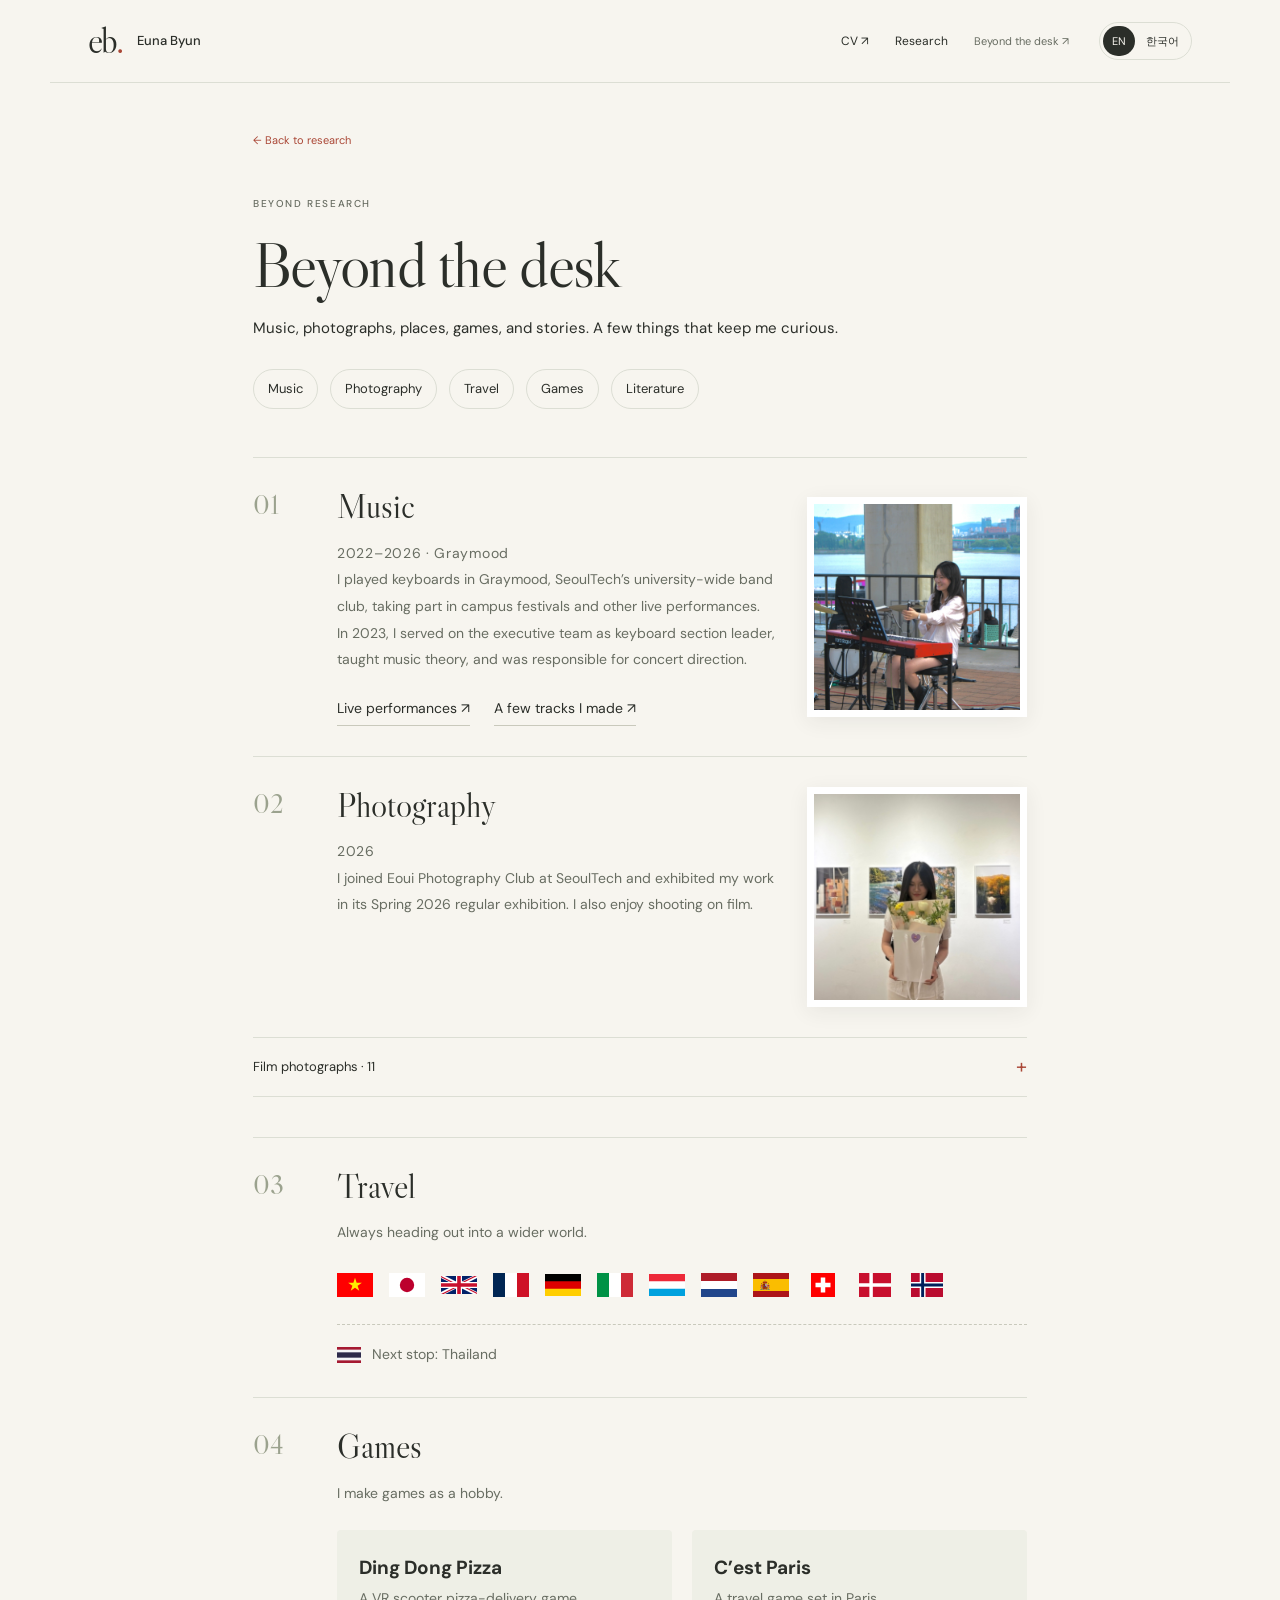
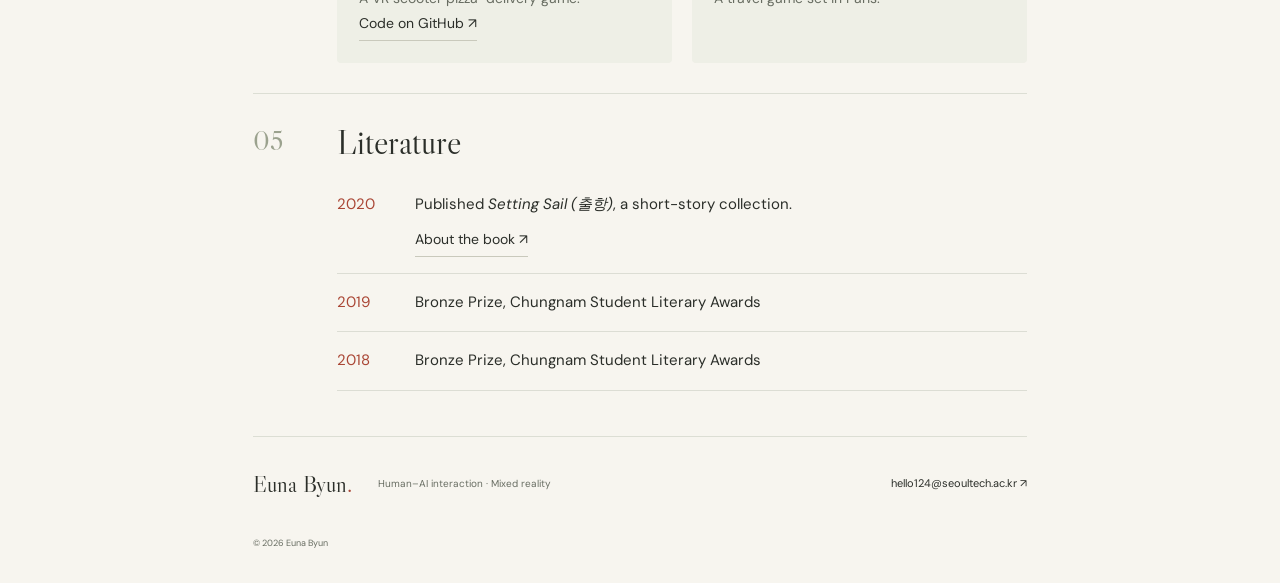
==== personal.html @ f49bfe91 "Open CV directly in Google Docs" ====
<!DOCTYPE html>
<html lang="en"><head><meta charset="utf-8"/><meta content="width=device-width,initial-scale=1" name="viewport"/><title>Beyond the desk | Euna Byun</title><meta content="Euna Byun studies human–AI interaction, information seeking, and mixed reality. Research and publications." name="description"/><link href="research.css" rel="stylesheet"/></head><body><a class="skip" href="#personal">Skip to content</a><div aria-hidden="true" class="reading-progress"></div><header><a class="brand" href="index.html"><span class="brand-mark">eb<span>.</span></span><span>Euna Byun</span></a><nav aria-label="Main navigation"><a href="https://docs.google.com/document/d/10apxZ-0LysYvdw2kMFzKjS67fbBKk2ui86XGeOh1lrc/edit?usp=sharing" target="_blank" rel="noopener" aria-label="CV">CV <span aria-hidden="true">↗</span></a><a href="index.html#publications"><span lang="en">Research</span><span lang="ko">연구</span></a><a class="personal-nav" href="personal.html"><span lang="en">Beyond the desk</span><span lang="ko">연구 밖의 나</span> <span class="arrow">↗</span></a></nav><div aria-label="Language" class="languages" role="group"><button aria-pressed="true" data-language="en">EN</button><button aria-pressed="false" data-language="ko">한국어</button></div></header>
<main class="personal-page" id="personal"><a class="back-link" href="index.html"><span lang="en">← Back to research</span><span lang="ko">← 연구 소개로</span></a><p class="eyebrow"><span lang="en">Beyond research</span><span lang="ko">연구 밖의 이야기</span></p><h1><span lang="en">Beyond the desk</span><span lang="ko">연구 밖의 나</span></h1><p><span lang="en">Music, photographs, places, games, and stories. A few things that keep me curious.</span><span lang="ko">음악과 사진, 여행과 게임, 그리고 이야기. 연구 밖에서 나의 호기심이 향하는 곳들입니다.</span></p><div class="interest-jumps"><a href="#music"><span lang="en">Music</span><span lang="ko">음악</span></a><a href="#photography"><span lang="en">Photography</span><span lang="ko">사진</span></a><a href="#travel"><span lang="en">Travel</span><span lang="ko">여행</span></a><a href="#games"><span lang="en">Games</span><span lang="ko">게임</span></a><a href="#literature"><span lang="en">Literature</span><span lang="ko">문학</span></a></div><section class="interest photo-interest" id="music"><span class="interest-number">01</span><div><h2><span lang="en">Music</span><span lang="ko">음악</span></h2><p class="interest-date">2022–2026 · Graymood</p><p><span lang="en">I played keyboards in Graymood, SeoulTech’s university-wide band club, taking part in campus festivals and other live performances.</span><span lang="ko">서울과학기술대학교 중앙 밴드 동아리 Graymood에서 키보드 파트로 활동하며 학교 축제 등 다양한 공연에 참여했습니다.</span></p><p><span lang="en">In 2023, I served on the executive team as keyboard section leader, taught music theory, and was responsible for concert direction.</span><span lang="ko">2023년에는 키보드 파트장으로 임원진을 맡아 화성학 수업을 진행하고 공연 감독부를 담당했습니다.</span></p><div class="interest-links"><a class="interest-link" href="https://youtube.com/playlist?list=PLIJFQ7l4YhR_39dsod716gtRx3qSEJ1hB" target="_blank" rel="noopener"><span lang="en">Live performances</span><span lang="ko">공연영상 모음</span> ↗</a><a class="interest-link" href="https://on.soundcloud.com/s4mWB8GblSfs7whymC" target="_blank" rel="noopener"><span lang="en">A few tracks I made</span><span lang="ko">가볍게 작업한 곡들</span> ↗</a></div></div><figure class="interest-portrait"><img src="profile2.jpg" alt="Euna playing keyboards at a live performance" loading="lazy"></figure></section><section class="interest photo-interest" id="photography"><span class="interest-number">02</span><div><h2><span lang="en">Photography</span><span lang="ko">사진</span></h2><p class="interest-date">2026</p><p><span lang="en">I joined Eoui Photography Club at SeoulTech and exhibited my work in its Spring 2026 regular exhibition. I also enjoy shooting on film.</span><span lang="ko">서울과학기술대학교 중앙동아리 어의사진반에서 활동하며 2026년 1학기 정기사진전에 출품했습니다. 필름카메라로 사진을 찍는 것도 좋아합니다.</span></p></div><figure class="interest-portrait"><img src="profile1.jpg?v=2" alt="Euna at the photography exhibition" loading="lazy"></figure></section><details class="gallery-disclosure"><summary><span lang="en">Film photographs · 11</span><span lang="ko">필름 사진 · 11장</span><span class="toggle-sign" aria-hidden="true">+</span></summary><div class="film-gallery" aria-label="Film photography"><button class="film-photo" data-photo="assets/film/000001.webp" aria-label="View film photograph 1"><img src="assets/film/000001.webp" alt="Film photograph 1" loading="lazy" width="2048" height="1372"><span>01</span></button><button class="film-photo" data-photo="assets/film/000007.webp" aria-label="View film photograph 2"><img src="assets/film/000007.webp" alt="Film photograph 2" loading="lazy" width="2048" height="1372"><span>02</span></button><button class="film-photo" data-photo="assets/film/000008.webp" aria-label="View film photograph 3"><img src="assets/film/000008.webp" alt="Film photograph 3" loading="lazy" width="2048" height="1372"><span>03</span></button><button class="film-photo" data-photo="assets/film/000011.webp" aria-label="View film photograph 4"><img src="assets/film/000011.webp" alt="Film photograph 4" loading="lazy" width="2048" height="1372"><span>04</span></button><button class="film-photo" data-photo="assets/film/000013.webp" aria-label="View film photograph 5"><img src="assets/film/000013.webp" alt="Film photograph 5" loading="lazy" width="2048" height="1372"><span>05</span></button><button class="film-photo" data-photo="assets/film/000014.webp" aria-label="View film photograph 6"><img src="assets/film/000014.webp" alt="Film photograph 6" loading="lazy" width="2048" height="1372"><span>06</span></button><button class="film-photo" data-photo="assets/film/000016.webp" aria-label="View film photograph 7"><img src="assets/film/000016.webp" alt="Film photograph 7" loading="lazy" width="2048" height="1372"><span>07</span></button><button class="film-photo" data-photo="assets/film/000017.webp" aria-label="View film photograph 8"><img src="assets/film/000017.webp" alt="Film photograph 8" loading="lazy" width="2048" height="1372"><span>08</span></button><button class="film-photo" data-photo="assets/film/000019.webp" aria-label="View film photograph 9"><img src="assets/film/000019.webp" alt="Film photograph 9" loading="lazy" width="2048" height="1372"><span>09</span></button><button class="film-photo" data-photo="assets/film/000020.webp" aria-label="View film photograph 10"><img src="assets/film/000020.webp" alt="Film photograph 10" loading="lazy" width="2048" height="1372"><span>10</span></button><button class="film-photo" data-photo="assets/film/000024.webp" aria-label="View film photograph 11"><img src="assets/film/000024.webp" alt="Film photograph 11" loading="lazy" width="2048" height="1372"><span>11</span></button></div></details><section class="interest" id="travel"><span class="interest-number">03</span><div><h2><span lang="en">Travel</span><span lang="ko">여행</span></h2><p><span lang="en">Always heading out into a wider world.</span><span lang="ko">늘 더 넓은 세상으로 나아갑니다.</span></p><ol class="countries"><li><img class="flag" src="assets/flags/vn.svg" alt="Vietnam / 베트남" title="Vietnam / 베트남" width="36" height="24"></li><li><img class="flag" src="assets/flags/jp.svg" alt="Japan / 일본" title="Japan / 일본" width="36" height="24"></li><li><img class="flag" src="assets/flags/gb.svg" alt="United Kingdom / 영국" title="United Kingdom / 영국" width="36" height="24"></li><li><img class="flag" src="assets/flags/fr.svg" alt="France / 프랑스" title="France / 프랑스" width="36" height="24"></li><li><img class="flag" src="assets/flags/de.svg" alt="Germany / 독일" title="Germany / 독일" width="36" height="24"></li><li><img class="flag" src="assets/flags/it.svg" alt="Italy / 이탈리아" title="Italy / 이탈리아" width="36" height="24"></li><li><img class="flag" src="assets/flags/lu.svg" alt="Luxembourg / 룩셈부르크" title="Luxembourg / 룩셈부르크" width="36" height="24"></li><li><img class="flag" src="assets/flags/nl.svg" alt="Netherlands / 네덜란드" title="Netherlands / 네덜란드" width="36" height="24"></li><li><img class="flag" src="assets/flags/es.svg" alt="Spain / 스페인" title="Spain / 스페인" width="36" height="24"></li><li><img class="flag" src="assets/flags/ch.svg" alt="Switzerland / 스위스" title="Switzerland / 스위스" width="36" height="24"></li><li><img class="flag" src="assets/flags/dk.svg" alt="Denmark / 덴마크" title="Denmark / 덴마크" width="36" height="24"></li><li><img class="flag" src="assets/flags/no.svg" alt="Norway / 노르웨이" title="Norway / 노르웨이" width="36" height="24"></li></ol><p class="next-stop"><img class="flag next-flag" src="assets/flags/th.svg" alt="Thailand / 태국" width="24" height="16"> <span lang="en">Next stop: Thailand</span><span lang="ko">다음 여행: 태국</span></p></div></section><section class="interest" id="games"><span class="interest-number">04</span><div><h2><span lang="en">Games</span><span lang="ko">게임</span></h2><p><span lang="en">I make games as a hobby.</span><span lang="ko">취미로 게임을 개발합니다.</span></p><div class="game-list"><article><h3>Ding Dong Pizza</h3><p><span lang="en">A VR scooter pizza-delivery game.</span><span lang="ko">VR 스쿠터 피자 배달 게임.</span></p><a class="interest-link" href="https://github.com/TPRPT/VR_Lab" target="_blank" rel="noopener"><span lang="en">Code on GitHub</span><span lang="ko">GitHub 코드</span> ↗</a></article><article><h3>C’est Paris</h3><p><span lang="en">A travel game set in Paris.</span><span lang="ko">파리 여행 게임.</span></p></article></div></div></section><section class="interest" id="literature"><span class="interest-number">05</span><div><h2><span lang="en">Literature</span><span lang="ko">문학</span></h2><ul class="writing-list"><li><time>2020</time><div><span lang="en">Published <em>Setting Sail (출항)</em>, a short-story collection.</span><span lang="ko">단편소설집 <em>『출항』</em> 출판</span><br><a class="interest-link" href="https://search.shopping.naver.com/book/catalog/32466714937" target="_blank" rel="noopener"><span lang="en">About the book</span><span lang="ko">책 소개</span> ↗</a></div></li><li><time>2019</time><div><span lang="en">Bronze Prize, Chungnam Student Literary Awards</span><span lang="ko">충남학생문학상 동상</span></div></li><li><time>2018</time><div><span lang="en">Bronze Prize, Chungnam Student Literary Awards</span><span lang="ko">충남학생문학상 동상</span></div></li></ul></div></section><footer><a class="footer-name" href="index.html">Euna Byun<span>.</span></a><p><span lang="en">Human–AI interaction · Mixed reality</span><span lang="ko">인간–AI 상호작용 · 혼합현실</span></p><a href="mailto:hello124@seoultech.ac.kr">hello124@seoultech.ac.kr ↗</a><span class="copyright">© 2026 Euna Byun</span></footer></main><script src="script.js" defer></script><dialog id="photo-dialog" aria-label="Film photograph"><button class="photo-close" aria-label="Close">×</button><img alt=""><div class="photo-controls"><button class="photo-prev" aria-label="Previous photograph">←</button><span id="photo-position" aria-live="polite"></span><button class="photo-next" aria-label="Next photograph">→</button></div></dialog></body></html>
---- research.css ----
@import url('https://fonts.googleapis.com/css2?family=DM+Sans:wght@400;500;600;700&family=Libre+Caslon+Display&display=swap');
:root{--paper:#f7f5ef;--ink:#2b2e29;--muted:#686d62;--red:#aa4736;--line:#dcded4;--green:#e8ecdf;--serif:'Libre Caslon Display',Georgia,serif;--sans:'DM Sans','Noto Sans KR',-apple-system,BlinkMacSystemFont,'Segoe UI',sans-serif}*{box-sizing:border-box}html{scroll-behavior:smooth;scroll-padding-top:100px}body{margin:0;background:var(--paper);color:var(--ink);font:15px/1.7 var(--sans)}html[lang=en] [lang=ko],html[lang=ko] [lang=en]{display:none}[hidden]{display:none!important}button{font:inherit;cursor:pointer;color:inherit}a{color:inherit;text-decoration:none}a,button,summary{-webkit-tap-highlight-color:transparent}a:focus-visible,button:focus-visible,summary:focus-visible{outline:2px solid var(--red);outline-offset:5px}p{margin:0 0 15px}h1,h2,h3,h4{margin-top:0}em{font-weight:400}.skip{position:fixed;top:-60px;z-index:1000;background:var(--paper);padding:12px}.skip:focus{top:4px}.reading-progress{position:fixed;top:0;left:0;z-index:120;height:3px;width:100%;background:var(--red);transform:scaleX(0);transform-origin:left;pointer-events:none}header{max-width:1180px;margin:auto;padding:0 38px;height:83px;position:sticky;top:0;z-index:100;background:rgba(247,245,239,.95);backdrop-filter:blur(12px);border-bottom:1px solid var(--line);display:flex;align-items:center;gap:30px}.brand{display:flex;gap:15px;align-items:center;font-size:13px;font-weight:500;white-space:nowrap}.brand-mark{font:36px/.8 var(--serif);letter-spacing:-2px}.brand-mark span{color:var(--red)}nav{margin-left:auto;display:flex;align-items:center;gap:26px;font-size:12px}nav a{position:relative}nav a:after{content:'';height:1px;background:var(--red);position:absolute;left:0;right:0;bottom:-5px;transform:scaleX(0);transform-origin:left;transition:transform .2s}nav a:hover:after{transform:scaleX(1)}.personal-nav{color:var(--muted);font-size:11px}.arrow{display:inline-block;transition:transform .2s}.personal-nav:hover .arrow{transform:translate(2px,-2px)}.languages{display:flex;border:1px solid var(--line);border-radius:40px;padding:3px;gap:2px}.languages button{border:0;background:transparent;border-radius:30px;font-size:11px;padding:6px 9px;min-height:30px;transition:background .2s,color .2s}.languages button[aria-pressed=true]{background:var(--ink);color:var(--paper)}main{max-width:1180px;margin:auto;padding:0 38px}.hero{display:grid;grid-template-columns:minmax(0,1fr) 250px;gap:90px;align-items:center;padding:65px 20px 65px 0;min-height:485px}.eyebrow{font-size:10px;font-weight:500;letter-spacing:1.6px;text-transform:uppercase;margin:0 0 19px;color:var(--muted)}.tiny-dot{display:inline-block;width:6px;height:6px;background:var(--red);border-radius:50%;margin-right:6px;vertical-align:middle}.hero h1{font:clamp(58px,6.5vw,84px)/1.05 var(--serif);letter-spacing:-2.8px;margin:0 0 13px}.hero h1 em,.accent{color:var(--red)}html[lang=ko] .hero h1{font-size:66px;font-family:var(--sans);font-weight:500}.hero-affiliation{font-size:12px;color:var(--muted);margin-bottom:24px;letter-spacing:.2px}.hero-affiliation>span{color:var(--red);padding:0 8px}.hero-intro{font-size:18px;line-height:1.7;max-width:625px;margin-bottom:23px}.hero-intro em{font-style:normal;background:linear-gradient(transparent 63%,#e1e7d8 63%)}.links{display:flex;gap:28px;font-size:12px}.links a{border-bottom:1px solid var(--line);padding-bottom:3px;transition:border-color .2s}.links a:hover{border-color:var(--red)}.links a span{color:var(--red);margin-left:10px}.interest-chips{display:flex;gap:8px;flex-wrap:wrap;margin-top:26px}.interest-chips button,.interest-chips a{padding:5px 11px;border:1px solid var(--line);border-radius:30px;background:transparent;font-size:10px;transition:background .2s,border-color .2s}.interest-chips button:hover,.interest-chips a:hover{background:var(--green);border-color:#bbc6b2}.interest-chips span{margin-left:9px;color:var(--red)}.portrait-wrap{position:relative;justify-self:end;width:240px}.portrait-wrap:before{content:'';position:absolute;inset:20px -15px 38px 22px;background:var(--green);border:1px solid #d8dfcf;transform:none;border-radius:2px}.portrait-paper{position:relative;border:1px solid var(--line);padding:10px;background:#fefdf9;transform:none;transition:transform .45s,box-shadow .45s;box-shadow:0 7px 24px #30352208}.portrait-wrap:hover .portrait-paper{transform:none;box-shadow:0 14px 30px #3035220d}.portrait{display:block;width:100%;height:280px;object-fit:cover;object-position:50% 30%;filter:saturate(.85)}.portrait-caption{position:relative;text-align:center;font:italic 13px Georgia,serif;color:var(--muted);margin:19px 0 0}section:not(.hero){border-top:1px solid var(--line);padding:48px 0 55px}.section-head{display:flex;align-items:end;justify-content:space-between;gap:25px;margin-bottom:28px}.section-head .eyebrow{margin-bottom:9px}.section-head h2{font:42px/1.1 var(--serif);letter-spacing:-.9px;margin:0}.section-aside{font-size:11px;text-align:right;color:var(--muted);margin:0;line-height:1.8}.filter-bar{display:flex;justify-content:space-between;align-items:center;margin-bottom:15px;gap:20px}.filters{display:flex;gap:7px}.filters button{border:1px solid var(--line);background:transparent;font-size:11px;padding:7px 15px;border-radius:30px;transition:background .2s,color .2s,border-color .2s}.filters button:hover{border-color:var(--ink)}.filters button.active{background:var(--ink);color:var(--paper);border-color:var(--ink)}.filters button span{font-size:9px;margin-left:8px;opacity:.65}.filter-count{font-size:10px;color:var(--muted)}.publication{display:grid;grid-template-columns:112px minmax(0,1fr);gap:24px;border-top:1px solid var(--line);padding:26px 16px 26px 0;position:relative;transition:background .2s,transform .2s}.publication:hover{background:#eeefe65c;transform:translateX(3px)}.publication-meta{display:flex;align-items:start;flex-direction:column;gap:5px;padding-top:2px}.pub-year{font:25px/1.2 var(--serif);color:#767b6e;margin-bottom:3px}.status{font-size:9px;letter-spacing:.6px;font-weight:500;padding:3px 7px;background:var(--green);border-radius:2px}.status.reviewing{color:var(--red);background:#f0e6de}.pub-type{font-size:10px;color:var(--muted)}.publication h3{font-size:17px;line-height:1.55;font-weight:500;letter-spacing:-.2px;margin:0 0 9px;max-width:850px}.publication h3 a:hover{color:var(--red)}.authors{font-size:12px;line-height:1.7;margin:0 0 4px}.authors strong{font-weight:700}.pub-venue{font-size:11px;color:var(--muted);margin:0 0 8px}.description{font-size:13px;color:#63685e;margin-bottom:12px;max-width:850px}.equal{font-size:10px;color:var(--muted);margin-bottom:10px}.paper-link,.interface-link,.abstract summary{font-size:11px;color:var(--red)}.paper-link:hover{text-decoration:underline;text-underline-offset:4px}.interface-link{background:transparent;border:0;padding:0;margin-left:20px}.interface-link:hover{text-decoration:underline;text-underline-offset:4px}.abstract{display:inline-block;margin-left:20px;vertical-align:top}.abstract summary{cursor:pointer}.abstract[open]{display:block;margin:14px 0}.abstract p{font-size:13px;color:#5e6359;line-height:1.85;max-width:850px;border-left:2px solid #cbd3c1;padding-left:20px;margin:14px 0 0;animation:unfold .25s ease}.research-grid{display:grid;grid-template-columns:1fr 1fr;gap:18px}.research-card{border:1px solid var(--line);border-radius:3px;background:#fbfaf5;padding:25px 27px 0;position:relative;transition:border-color .25s,transform .25s,box-shadow .25s;overflow:hidden}.research-card:hover{border-color:#b9c1ac;transform:translateY(-3px);box-shadow:0 8px 20px #30352206}.research-card:before{content:'';position:absolute;top:0;left:0;height:2px;width:100%;background:var(--red);transform:scaleX(0);transform-origin:left;transition:transform .35s}.research-card:hover:before{transform:scaleX(1)}.research-card[data-kind=xr]:before{background:#73856a}.research-card[data-kind=ui]:before{background:#877b98}.research-card[data-kind=industry]:before{background:#9d885e}.card-top{display:flex;align-items:center;justify-content:space-between;margin-bottom:18px;gap:15px}.category-label{font-size:9px;text-transform:uppercase;letter-spacing:.7px;color:var(--muted)}.card-number{font:23px/1 var(--serif);color:#9ba28e}.research-card h3{font:27px/1.2 var(--serif);letter-spacing:-.4px;margin:0 0 14px}.research-card>p{font-size:13px;line-height:1.8;color:#62685d;min-height:70px;margin-bottom:18px}.contribution{border-top:1px solid var(--line);padding:15px 0}.contribution summary{list-style:none;display:flex;justify-content:space-between;align-items:center;font-size:11px;cursor:pointer}.contribution summary::-webkit-details-marker{display:none}.toggle-sign{font-size:20px;font-weight:400;line-height:1;color:var(--red);transition:transform .2s}.contribution[open] .toggle-sign{transform:rotate(45deg)}.detail-content{animation:unfold .25s ease;padding-top:15px}.detail-content p{font-size:12px;line-height:1.9;color:var(--muted)}.detail-content a{font-size:11px;color:var(--red)}.background-grid{display:grid;grid-template-columns:1.15fr 1fr;gap:80px}.column-label{font-size:11px;letter-spacing:.9px;text-transform:uppercase;font-weight:500;margin:0 0 25px;color:var(--muted)}.timeline-item{padding:0 0 26px 22px;border-left:1px solid var(--line);position:relative}.timeline-item:before{content:'';position:absolute;width:5px;height:5px;border-radius:50%;background:var(--red);top:8px;left:-3px}.timeline-item .date{font-size:10px;color:var(--muted);display:block;margin-bottom:8px}.timeline-item h4{font-size:14px;font-weight:500;margin:0 0 5px;line-height:1.5}.timeline-item p{font-size:12px;color:var(--muted);margin-bottom:4px}.timeline-item .small{font-size:11px}.beyond-note{margin-top:30px;padding:26px 30px;background:var(--green);border-radius:3px}.beyond-note .eyebrow{font-size:9px}.beyond-note h3{font:31px/1.12 var(--serif);margin:17px 0 22px;letter-spacing:-.5px}.text-link{font-size:11px;display:inline-flex;align-items:center;gap:30px;border-bottom:1px solid #abb5a1;padding-bottom:6px}.text-link:hover{color:var(--red);border-color:var(--red)}footer{padding:33px 0 32px;border-top:1px solid var(--line);display:flex;align-items:center;gap:26px;flex-wrap:wrap}.footer-name{font:23px var(--serif)}.footer-name span{color:var(--red)}footer p{font-size:10px;color:var(--muted);margin:0}footer>a:not(.footer-name){font-size:11px;margin-left:auto}.copyright{flex-basis:100%;font-size:9px;color:var(--muted);margin-top:12px}dialog{max-width:1100px;width:90vw;border:1px solid var(--line);border-radius:6px;padding:22px;background:var(--paper);box-shadow:0 30px 100px #0004}dialog::backdrop{background:#252b25ae;backdrop-filter:blur(5px)}dialog img{display:block;width:100%;height:auto;max-height:70vh;object-fit:contain}dialog p{font-size:11px;color:var(--muted);margin:14px 0 0}.dialog-head{display:flex;justify-content:space-between;align-items:center;gap:20px;margin-bottom:18px}.dialog-head h2{font:24px var(--serif);margin:0}.dialog-close{font-size:26px;background:transparent;border:1px solid var(--line);width:38px;height:38px;border-radius:50%;line-height:1}.dialog-close:hover{background:var(--green)}body.modal-open{overflow:hidden}.personal-page{max-width:850px;padding-top:44px}.back-link{display:inline-block;font-size:11px;color:var(--red);margin-bottom:45px}.personal-page>h1{font:64px/1.05 var(--serif);letter-spacing:-1.7px;margin-bottom:18px}.personal-intro{font-size:17px;color:var(--muted);max-width:600px;margin-bottom:45px}.personal-page section.interest{display:grid;grid-template-columns:64px 1fr;gap:20px;padding:30px 0}.interest-number{font:27px var(--serif);color:#9ba28e}.interest h2{font:34px/1.1 var(--serif);margin:0 0 14px}.interest p{font-size:14px;line-height:1.9;color:var(--muted);margin:0}.personal-page .other-work{padding:35px 0 45px}.other-work h2{font:31px var(--serif);margin-bottom:22px}.project-links a{display:flex;justify-content:space-between;gap:20px;padding:15px 0;border-bottom:1px solid var(--line);font-size:13px;transition:color .2s,transform .2s}.project-links a:hover{color:var(--red);transform:translateX(3px)}.project-links span{font-size:10px;color:var(--muted);white-space:nowrap}.projects-page{padding-top:40px;min-height:75vh}.projects-page h1{font:50px var(--serif)}.repo-row{padding:22px 0;border-top:1px solid var(--line);display:flex;align-items:center;justify-content:space-between;gap:20px}.repo-row h2{font:25px var(--serif);margin:0}.repo-row a{font-size:12px;color:var(--red)}@keyframes unfold{from{opacity:0;transform:translateY(-5px)}to{opacity:1;transform:translateY(0)}}@media(max-width:1000px){.hero{gap:50px;grid-template-columns:minmax(0,1fr) 210px}.portrait-wrap{width:210px}.portrait{height:260px}.hero-intro{font-size:16px}.hero h1{font-size:68px}.interest-chips{gap:6px}.interest-chips button,.interest-chips a{font-size:9px}.background-grid{gap:40px}.research-card{padding:23px 22px 0}}@media(max-width:720px){header{height:72px;padding:0 22px;gap:14px}.brand{gap:9px}.brand>span:last-child{display:none}.brand-mark{font-size:32px}nav{gap:18px;font-size:11px}.personal-nav{font-size:10px}.languages button{font-size:10px;padding:5px 8px}.languages{flex-shrink:0}main{padding:0 22px}.hero{grid-template-columns:minmax(0,1fr) 120px;gap:25px;padding:42px 0;min-height:0}.hero-copy{display:contents}.hero .eyebrow,.hero h1,.hero-affiliation{grid-column:1;margin:0}.hero .eyebrow{font-size:8px;letter-spacing:.8px;align-self:end}.hero h1{font-size:52px;letter-spacing:-1.8px}.hero-affiliation{font-size:10px;line-height:1.7}.hero-affiliation>span{padding:0 3px}.portrait-wrap{grid-column:2;grid-row:1/4;width:110px;align-self:center}.portrait-paper{padding:5px}.portrait{height:145px}.portrait-wrap:before{inset:12px -7px 5px 12px}.portrait-caption{display:none}.hero-intro,.hero .links,.interest-chips{grid-column:1/-1;margin:0}.hero-intro{font-size:16px;padding-top:6px}.hero .links{margin-top:-4px}.interest-chips{gap:7px}.interest-chips button,.interest-chips a{font-size:9px;padding:6px 9px}html[lang=ko] .hero h1{font-size:43px}.section-head h2{font-size:35px}.section-head .eyebrow{font-size:9px}.section-head{align-items:start;flex-wrap:wrap;gap:12px}.section-aside{text-align:left;font-size:10px}section:not(.hero){padding:35px 0 40px}.filters{gap:5px}.filters button{font-size:10px;padding:6px 11px}.filter-count{font-size:9px}.publication{grid-template-columns:1fr;gap:12px;padding:22px 0}.publication-meta{flex-direction:row;align-items:center;gap:10px;padding:0}.pub-year{font-size:20px;margin:0}.pub-type{font-size:10px}.publication h3{font-size:16px}.authors{font-size:12px}.description{font-size:13px}.abstract,.interface-link{margin-left:14px}.abstract[open]{margin-left:0}.research-grid,.background-grid{grid-template-columns:1fr;gap:15px}.research-card h3{font-size:28px}.research-card>p{min-height:0}.background-grid{gap:24px}.beyond-note{margin-top:18px}.timeline-item{padding-bottom:23px}.links{gap:23px}.personal-page{padding-top:30px}.personal-page>h1{font-size:49px}.personal-intro{font-size:15px}.personal-page section.interest{grid-template-columns:32px 1fr;gap:15px}.interest h2{font-size:30px}.interest-number{font-size:22px}.project-links a{font-size:12px}.personal-page footer{display:flex}footer{gap:14px}footer p{font-size:9px}footer>a:not(.footer-name){margin-left:0;font-size:11px;flex-basis:100%}.copyright{margin-top:0}dialog{padding:14px;width:95vw}.dialog-head h2{font-size:19px}.dialog-close{width:32px;height:32px;font-size:22px}}@media(max-width:380px){header{padding:0 15px;gap:9px}nav{gap:13px}main{padding:0 18px}.hero{grid-template-columns:1fr 90px;gap:20px}.portrait-wrap{width:90px}.portrait{height:120px}.hero h1{font-size:45px}.hero .eyebrow{font-size:7px}.hero-affiliation{font-size:9px}.interest-chips{gap:5px}.interest-chips span{margin-left:4px}.filters button{padding:6px 9px}.filter-count{display:none}}@media(prefers-reduced-motion:reduce){html{scroll-behavior:auto}*,*:before,*:after{animation:none!important;transition:none!important}}

.interest-jumps{display:flex;gap:12px;flex-wrap:wrap;margin:28px 0 48px}.interest-jumps a{border:1px solid var(--line);border-radius:30px;padding:8px 14px;font-size:13px}.interest-jumps a:hover{background:#e8ecdf}.interest-date{color:#aa4736;font-size:13px;letter-spacing:.05em}.interest-links{display:flex;gap:24px;flex-wrap:wrap;margin-top:24px}.interest-link{display:inline-block;border-bottom:1px solid #c9c9bc;padding-bottom:4px;font-size:14px}.countries{display:grid;grid-template-columns:repeat(3,1fr);gap:12px;list-style:none;padding:16px 0}.countries li{display:flex;align-items:center;gap:10px;font-size:14px}.flag{font-size:27px}.next-stop{border-top:1px dashed #c9c9bc;padding-top:16px;color:#73796a}.game-list{display:grid;grid-template-columns:1fr 1fr;gap:20px;margin-top:24px}.game-list article{padding:22px;background:#eeefe6;border-radius:4px}.game-list h3{margin:0;font-size:19px}.writing-list{list-style:none;padding:0}.writing-list li{display:grid;grid-template-columns:64px 1fr;gap:14px;padding:16px 0;border-bottom:1px solid #dcddd4}.writing-list time{color:#aa4736}.writing-list .interest-link{margin-top:10px}.interest{scroll-margin-top:110px}@media(max-width:560px){.countries{grid-template-columns:repeat(2,1fr)}.game-list{grid-template-columns:1fr}.interest-jumps{gap:8px}.interest-jumps a{padding:7px 11px}}

.countries{display:flex;flex-wrap:wrap;gap:16px;padding:12px 0}.countries li{display:block}.countries .flag{font-size:32px;cursor:default}.photo-interest{grid-template-columns:45px minmax(0,1fr) 220px;align-items:start;gap:24px}.interest-portrait{margin:0;align-self:center}.interest-portrait img{display:block;width:100%;height:auto;border:7px solid white;box-shadow:0 5px 20px #282d2412;transform:none}#photography .interest-portrait img{transform:none}.film-gallery{display:grid;grid-template-columns:repeat(3,minmax(0,1fr));gap:16px;padding:0 0 56px}.film-photo{border:0;background:transparent;padding:0;cursor:zoom-in;text-align:left}.film-photo img{display:block;width:100%;height:auto;transition:transform .2s}.film-photo:hover img{transform:translateY(-4px)}.film-photo span{display:block;margin-top:7px;font-size:11px;color:#777}.film-photo:focus-visible{outline:2px solid #aa4736;outline-offset:5px}#photo-dialog{width:min(1100px,94vw);max-height:94vh;padding:40px 16px 12px;border:0;background:#f7f5ef}#photo-dialog::backdrop{background:#111c}#photo-dialog>img{display:block;max-width:100%;max-height:75vh;margin:auto;object-fit:contain}.photo-close{position:absolute;right:12px;top:7px;border:0;background:transparent;font-size:28px;cursor:pointer}.photo-controls{display:flex;justify-content:center;align-items:center;gap:24px;margin-top:12px}.photo-controls button{border:1px solid #ccc;background:none;padding:6px 18px;cursor:pointer}@media(max-width:720px){.photo-interest{grid-template-columns:30px 1fr}.interest-portrait{grid-column:2;width:min(300px,100%)}.film-gallery{grid-template-columns:repeat(2,minmax(0,1fr));gap:12px}.countries{gap:12px}}
.personal-page .photo-interest{display:grid;grid-template-columns:45px minmax(0,1fr) 220px;gap:24px}.personal-page .photo-interest .interest-portrait{grid-column:3;width:220px}@media(max-width:720px){.personal-page .photo-interest{grid-template-columns:30px minmax(0,1fr)}.personal-page .photo-interest .interest-portrait{grid-column:2;width:min(300px,100%)}}

.gallery-disclosure{margin:0 0 40px;border-top:1px solid var(--line);border-bottom:1px solid var(--line)}.gallery-disclosure>summary{padding:18px 0;display:flex;justify-content:space-between;cursor:pointer;font-size:13px;list-style:none}.gallery-disclosure>summary::-webkit-details-marker{display:none}.gallery-disclosure[open] .toggle-sign{transform:rotate(45deg)}.gallery-disclosure .film-gallery{padding:10px 0 24px}.countries img.flag{display:block;width:36px;height:24px;object-fit:contain}.next-flag{display:inline-block;vertical-align:middle;margin-right:7px;object-fit:contain}

.research-grid{align-items:start}
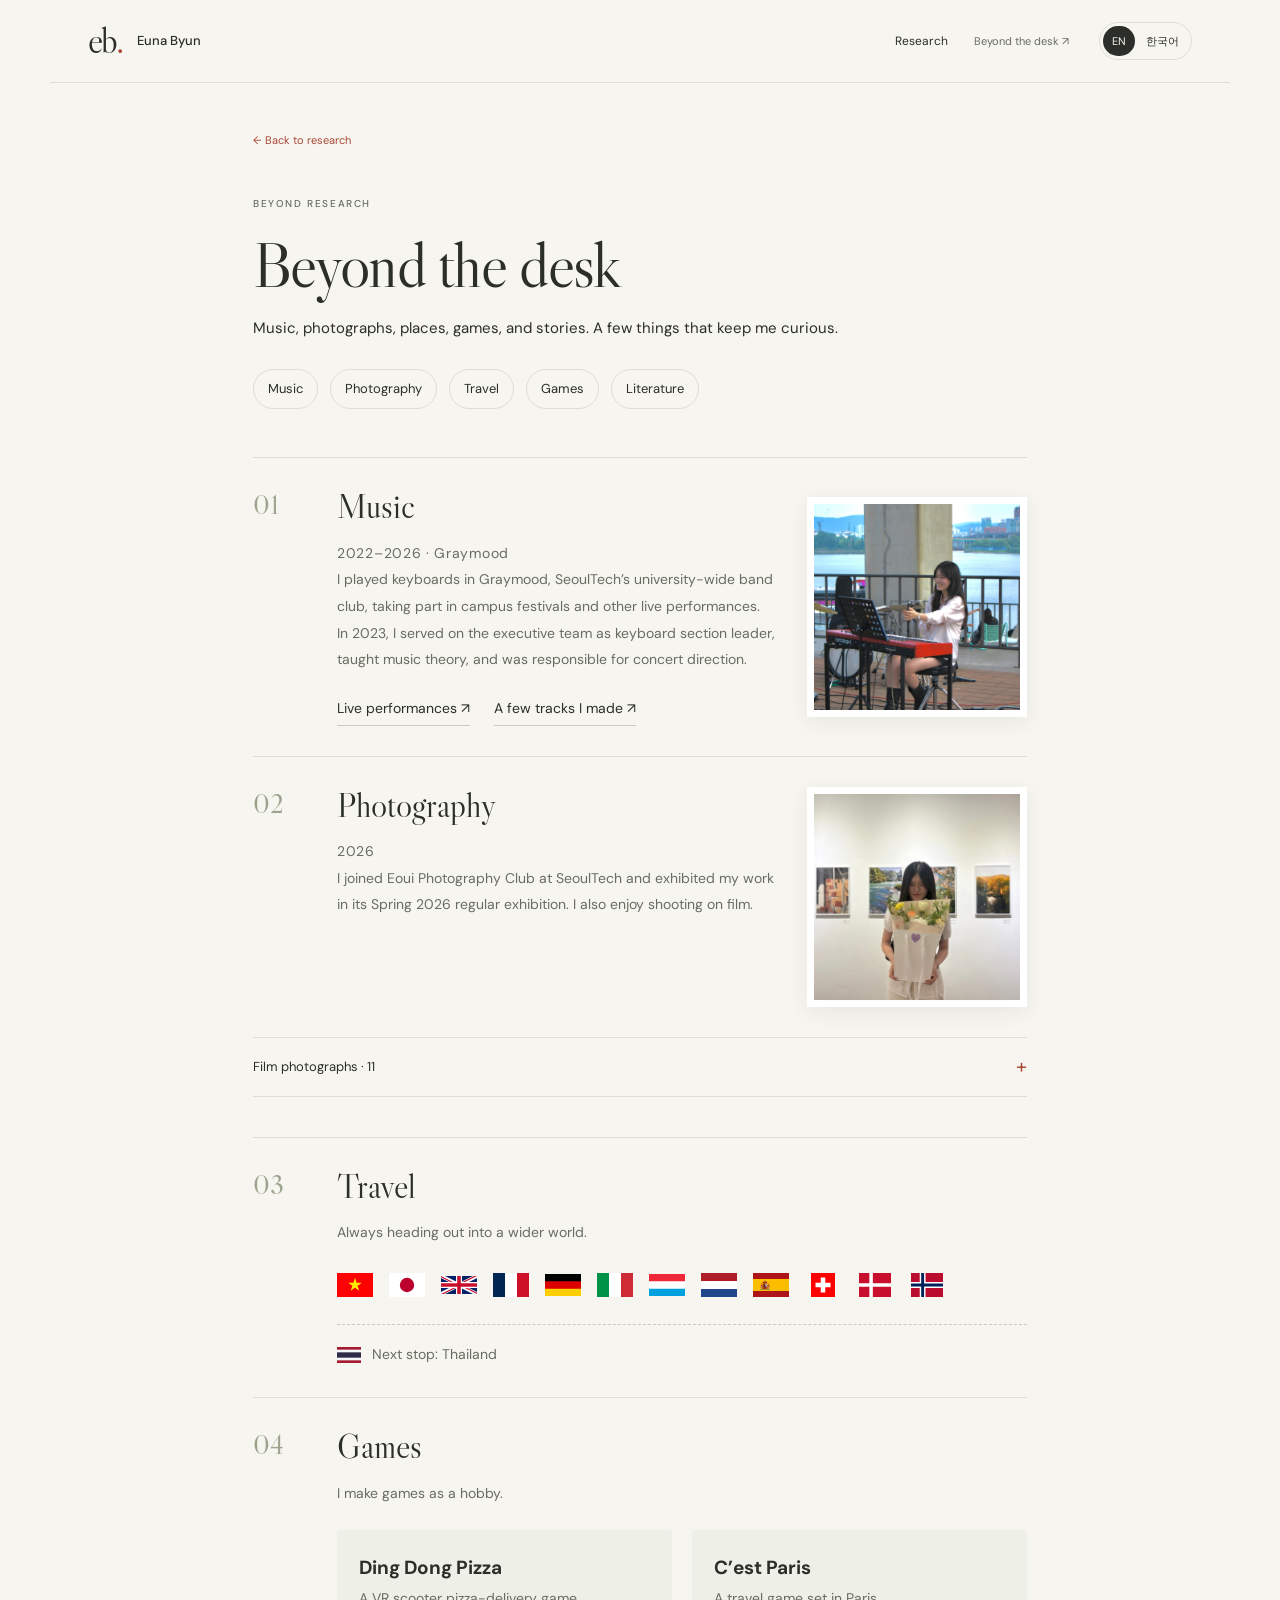
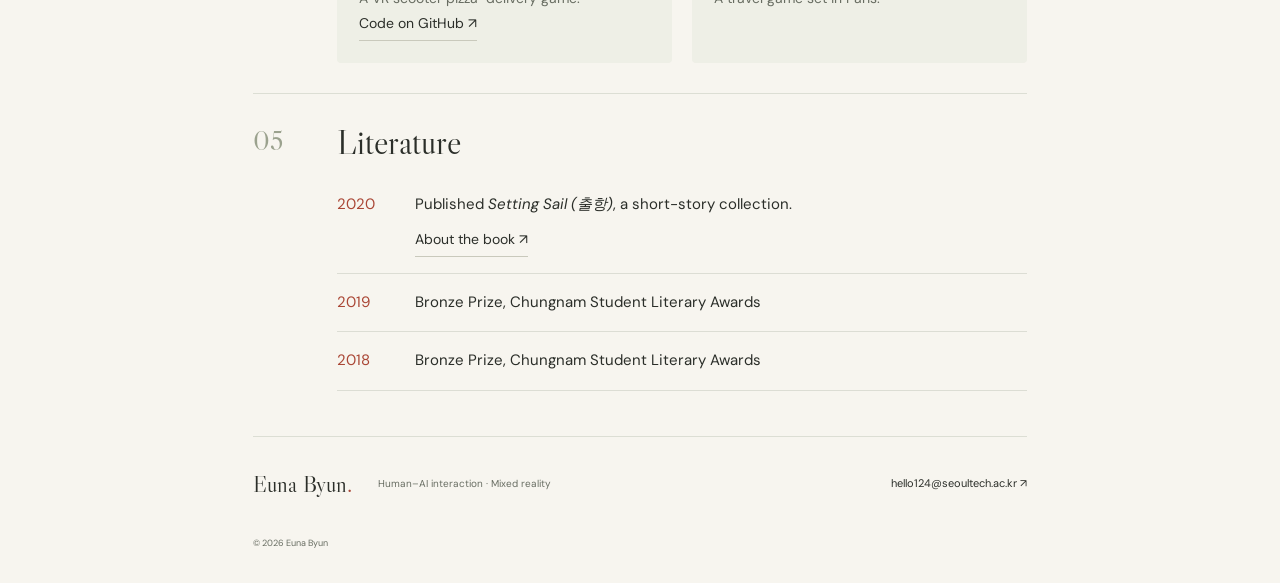
==== commit b9bb5b8d: "Remove CV from navigation and retain profile link" ====
--- a/personal.html
+++ b/personal.html
@@ -1,3 +1,3 @@
 <!DOCTYPE html>
-<html lang="en"><head><meta charset="utf-8"/><meta content="width=device-width,initial-scale=1" name="viewport"/><title>Beyond the desk | Euna Byun</title><meta content="Euna Byun studies human–AI interaction, information seeking, and mixed reality. Research and publications." name="description"/><link href="research.css" rel="stylesheet"/></head><body><a class="skip" href="#personal">Skip to content</a><div aria-hidden="true" class="reading-progress"></div><header><a class="brand" href="index.html"><span class="brand-mark">eb<span>.</span></span><span>Euna Byun</span></a><nav aria-label="Main navigation"><a href="https://docs.google.com/document/d/10apxZ-0LysYvdw2kMFzKjS67fbBKk2ui86XGeOh1lrc/edit?usp=sharing" target="_blank" rel="noopener" aria-label="CV">CV <span aria-hidden="true">↗</span></a><a href="index.html#publications"><span lang="en">Research</span><span lang="ko">연구</span></a><a class="personal-nav" href="personal.html"><span lang="en">Beyond the desk</span><span lang="ko">연구 밖의 나</span> <span class="arrow">↗</span></a></nav><div aria-label="Language" class="languages" role="group"><button aria-pressed="true" data-language="en">EN</button><button aria-pressed="false" data-language="ko">한국어</button></div></header>
+<html lang="en"><head><meta charset="utf-8"/><meta content="width=device-width,initial-scale=1" name="viewport"/><title>Beyond the desk | Euna Byun</title><meta content="Euna Byun studies human–AI interaction, information seeking, and mixed reality. Research and publications." name="description"/><link href="research.css" rel="stylesheet"/></head><body><a class="skip" href="#personal">Skip to content</a><div aria-hidden="true" class="reading-progress"></div><header><a class="brand" href="index.html"><span class="brand-mark">eb<span>.</span></span><span>Euna Byun</span></a><nav aria-label="Main navigation"><a href="index.html#publications"><span lang="en">Research</span><span lang="ko">연구</span></a><a class="personal-nav" href="personal.html"><span lang="en">Beyond the desk</span><span lang="ko">연구 밖의 나</span> <span class="arrow">↗</span></a></nav><div aria-label="Language" class="languages" role="group"><button aria-pressed="true" data-language="en">EN</button><button aria-pressed="false" data-language="ko">한국어</button></div></header>
 <main class="personal-page" id="personal"><a class="back-link" href="index.html"><span lang="en">← Back to research</span><span lang="ko">← 연구 소개로</span></a><p class="eyebrow"><span lang="en">Beyond research</span><span lang="ko">연구 밖의 이야기</span></p><h1><span lang="en">Beyond the desk</span><span lang="ko">연구 밖의 나</span></h1><p><span lang="en">Music, photographs, places, games, and stories. A few things that keep me curious.</span><span lang="ko">음악과 사진, 여행과 게임, 그리고 이야기. 연구 밖에서 나의 호기심이 향하는 곳들입니다.</span></p><div class="interest-jumps"><a href="#music"><span lang="en">Music</span><span lang="ko">음악</span></a><a href="#photography"><span lang="en">Photography</span><span lang="ko">사진</span></a><a href="#travel"><span lang="en">Travel</span><span lang="ko">여행</span></a><a href="#games"><span lang="en">Games</span><span lang="ko">게임</span></a><a href="#literature"><span lang="en">Literature</span><span lang="ko">문학</span></a></div><section class="interest photo-interest" id="music"><span class="interest-number">01</span><div><h2><span lang="en">Music</span><span lang="ko">음악</span></h2><p class="interest-date">2022–2026 · Graymood</p><p><span lang="en">I played keyboards in Graymood, SeoulTech’s university-wide band club, taking part in campus festivals and other live performances.</span><span lang="ko">서울과학기술대학교 중앙 밴드 동아리 Graymood에서 키보드 파트로 활동하며 학교 축제 등 다양한 공연에 참여했습니다.</span></p><p><span lang="en">In 2023, I served on the executive team as keyboard section leader, taught music theory, and was responsible for concert direction.</span><span lang="ko">2023년에는 키보드 파트장으로 임원진을 맡아 화성학 수업을 진행하고 공연 감독부를 담당했습니다.</span></p><div class="interest-links"><a class="interest-link" href="https://youtube.com/playlist?list=PLIJFQ7l4YhR_39dsod716gtRx3qSEJ1hB" target="_blank" rel="noopener"><span lang="en">Live performances</span><span lang="ko">공연영상 모음</span> ↗</a><a class="interest-link" href="https://on.soundcloud.com/s4mWB8GblSfs7whymC" target="_blank" rel="noopener"><span lang="en">A few tracks I made</span><span lang="ko">가볍게 작업한 곡들</span> ↗</a></div></div><figure class="interest-portrait"><img src="profile2.jpg" alt="Euna playing keyboards at a live performance" loading="lazy"></figure></section><section class="interest photo-interest" id="photography"><span class="interest-number">02</span><div><h2><span lang="en">Photography</span><span lang="ko">사진</span></h2><p class="interest-date">2026</p><p><span lang="en">I joined Eoui Photography Club at SeoulTech and exhibited my work in its Spring 2026 regular exhibition. I also enjoy shooting on film.</span><span lang="ko">서울과학기술대학교 중앙동아리 어의사진반에서 활동하며 2026년 1학기 정기사진전에 출품했습니다. 필름카메라로 사진을 찍는 것도 좋아합니다.</span></p></div><figure class="interest-portrait"><img src="profile1.jpg?v=2" alt="Euna at the photography exhibition" loading="lazy"></figure></section><details class="gallery-disclosure"><summary><span lang="en">Film photographs · 11</span><span lang="ko">필름 사진 · 11장</span><span class="toggle-sign" aria-hidden="true">+</span></summary><div class="film-gallery" aria-label="Film photography"><button class="film-photo" data-photo="assets/film/000001.webp" aria-label="View film photograph 1"><img src="assets/film/000001.webp" alt="Film photograph 1" loading="lazy" width="2048" height="1372"><span>01</span></button><button class="film-photo" data-photo="assets/film/000007.webp" aria-label="View film photograph 2"><img src="assets/film/000007.webp" alt="Film photograph 2" loading="lazy" width="2048" height="1372"><span>02</span></button><button class="film-photo" data-photo="assets/film/000008.webp" aria-label="View film photograph 3"><img src="assets/film/000008.webp" alt="Film photograph 3" loading="lazy" width="2048" height="1372"><span>03</span></button><button class="film-photo" data-photo="assets/film/000011.webp" aria-label="View film photograph 4"><img src="assets/film/000011.webp" alt="Film photograph 4" loading="lazy" width="2048" height="1372"><span>04</span></button><button class="film-photo" data-photo="assets/film/000013.webp" aria-label="View film photograph 5"><img src="assets/film/000013.webp" alt="Film photograph 5" loading="lazy" width="2048" height="1372"><span>05</span></button><button class="film-photo" data-photo="assets/film/000014.webp" aria-label="View film photograph 6"><img src="assets/film/000014.webp" alt="Film photograph 6" loading="lazy" width="2048" height="1372"><span>06</span></button><button class="film-photo" data-photo="assets/film/000016.webp" aria-label="View film photograph 7"><img src="assets/film/000016.webp" alt="Film photograph 7" loading="lazy" width="2048" height="1372"><span>07</span></button><button class="film-photo" data-photo="assets/film/000017.webp" aria-label="View film photograph 8"><img src="assets/film/000017.webp" alt="Film photograph 8" loading="lazy" width="2048" height="1372"><span>08</span></button><button class="film-photo" data-photo="assets/film/000019.webp" aria-label="View film photograph 9"><img src="assets/film/000019.webp" alt="Film photograph 9" loading="lazy" width="2048" height="1372"><span>09</span></button><button class="film-photo" data-photo="assets/film/000020.webp" aria-label="View film photograph 10"><img src="assets/film/000020.webp" alt="Film photograph 10" loading="lazy" width="2048" height="1372"><span>10</span></button><button class="film-photo" data-photo="assets/film/000024.webp" aria-label="View film photograph 11"><img src="assets/film/000024.webp" alt="Film photograph 11" loading="lazy" width="2048" height="1372"><span>11</span></button></div></details><section class="interest" id="travel"><span class="interest-number">03</span><div><h2><span lang="en">Travel</span><span lang="ko">여행</span></h2><p><span lang="en">Always heading out into a wider world.</span><span lang="ko">늘 더 넓은 세상으로 나아갑니다.</span></p><ol class="countries"><li><img class="flag" src="assets/flags/vn.svg" alt="Vietnam / 베트남" title="Vietnam / 베트남" width="36" height="24"></li><li><img class="flag" src="assets/flags/jp.svg" alt="Japan / 일본" title="Japan / 일본" width="36" height="24"></li><li><img class="flag" src="assets/flags/gb.svg" alt="United Kingdom / 영국" title="United Kingdom / 영국" width="36" height="24"></li><li><img class="flag" src="assets/flags/fr.svg" alt="France / 프랑스" title="France / 프랑스" width="36" height="24"></li><li><img class="flag" src="assets/flags/de.svg" alt="Germany / 독일" title="Germany / 독일" width="36" height="24"></li><li><img class="flag" src="assets/flags/it.svg" alt="Italy / 이탈리아" title="Italy / 이탈리아" width="36" height="24"></li><li><img class="flag" src="assets/flags/lu.svg" alt="Luxembourg / 룩셈부르크" title="Luxembourg / 룩셈부르크" width="36" height="24"></li><li><img class="flag" src="assets/flags/nl.svg" alt="Netherlands / 네덜란드" title="Netherlands / 네덜란드" width="36" height="24"></li><li><img class="flag" src="assets/flags/es.svg" alt="Spain / 스페인" title="Spain / 스페인" width="36" height="24"></li><li><img class="flag" src="assets/flags/ch.svg" alt="Switzerland / 스위스" title="Switzerland / 스위스" width="36" height="24"></li><li><img class="flag" src="assets/flags/dk.svg" alt="Denmark / 덴마크" title="Denmark / 덴마크" width="36" height="24"></li><li><img class="flag" src="assets/flags/no.svg" alt="Norway / 노르웨이" title="Norway / 노르웨이" width="36" height="24"></li></ol><p class="next-stop"><img class="flag next-flag" src="assets/flags/th.svg" alt="Thailand / 태국" width="24" height="16"> <span lang="en">Next stop: Thailand</span><span lang="ko">다음 여행: 태국</span></p></div></section><section class="interest" id="games"><span class="interest-number">04</span><div><h2><span lang="en">Games</span><span lang="ko">게임</span></h2><p><span lang="en">I make games as a hobby.</span><span lang="ko">취미로 게임을 개발합니다.</span></p><div class="game-list"><article><h3>Ding Dong Pizza</h3><p><span lang="en">A VR scooter pizza-delivery game.</span><span lang="ko">VR 스쿠터 피자 배달 게임.</span></p><a class="interest-link" href="https://github.com/TPRPT/VR_Lab" target="_blank" rel="noopener"><span lang="en">Code on GitHub</span><span lang="ko">GitHub 코드</span> ↗</a></article><article><h3>C’est Paris</h3><p><span lang="en">A travel game set in Paris.</span><span lang="ko">파리 여행 게임.</span></p></article></div></div></section><section class="interest" id="literature"><span class="interest-number">05</span><div><h2><span lang="en">Literature</span><span lang="ko">문학</span></h2><ul class="writing-list"><li><time>2020</time><div><span lang="en">Published <em>Setting Sail (출항)</em>, a short-story collection.</span><span lang="ko">단편소설집 <em>『출항』</em> 출판</span><br><a class="interest-link" href="https://search.shopping.naver.com/book/catalog/32466714937" target="_blank" rel="noopener"><span lang="en">About the book</span><span lang="ko">책 소개</span> ↗</a></div></li><li><time>2019</time><div><span lang="en">Bronze Prize, Chungnam Student Literary Awards</span><span lang="ko">충남학생문학상 동상</span></div></li><li><time>2018</time><div><span lang="en">Bronze Prize, Chungnam Student Literary Awards</span><span lang="ko">충남학생문학상 동상</span></div></li></ul></div></section><footer><a class="footer-name" href="index.html">Euna Byun<span>.</span></a><p><span lang="en">Human–AI interaction · Mixed reality</span><span lang="ko">인간–AI 상호작용 · 혼합현실</span></p><a href="mailto:hello124@seoultech.ac.kr">hello124@seoultech.ac.kr ↗</a><span class="copyright">© 2026 Euna Byun</span></footer></main><script src="script.js" defer></script><dialog id="photo-dialog" aria-label="Film photograph"><button class="photo-close" aria-label="Close">×</button><img alt=""><div class="photo-controls"><button class="photo-prev" aria-label="Previous photograph">←</button><span id="photo-position" aria-live="polite"></span><button class="photo-next" aria-label="Next photograph">→</button></div></dialog></body></html>
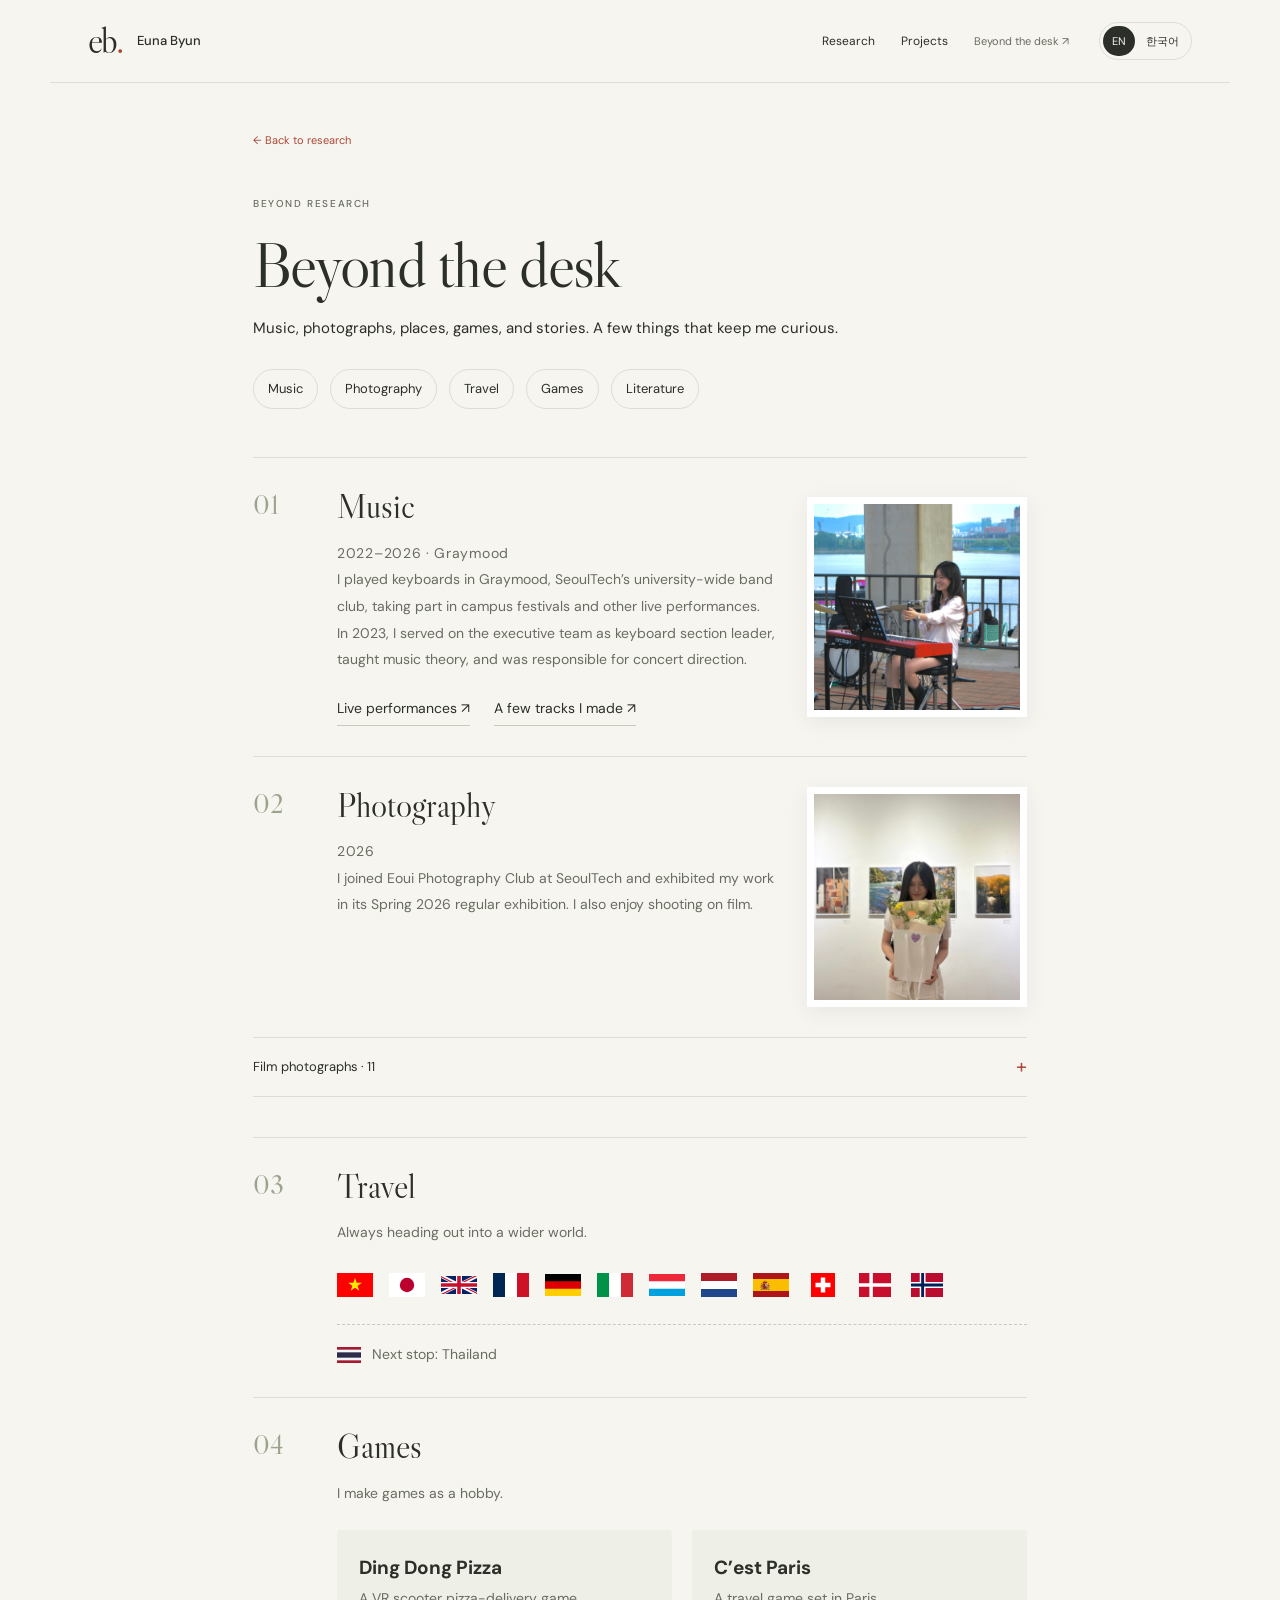
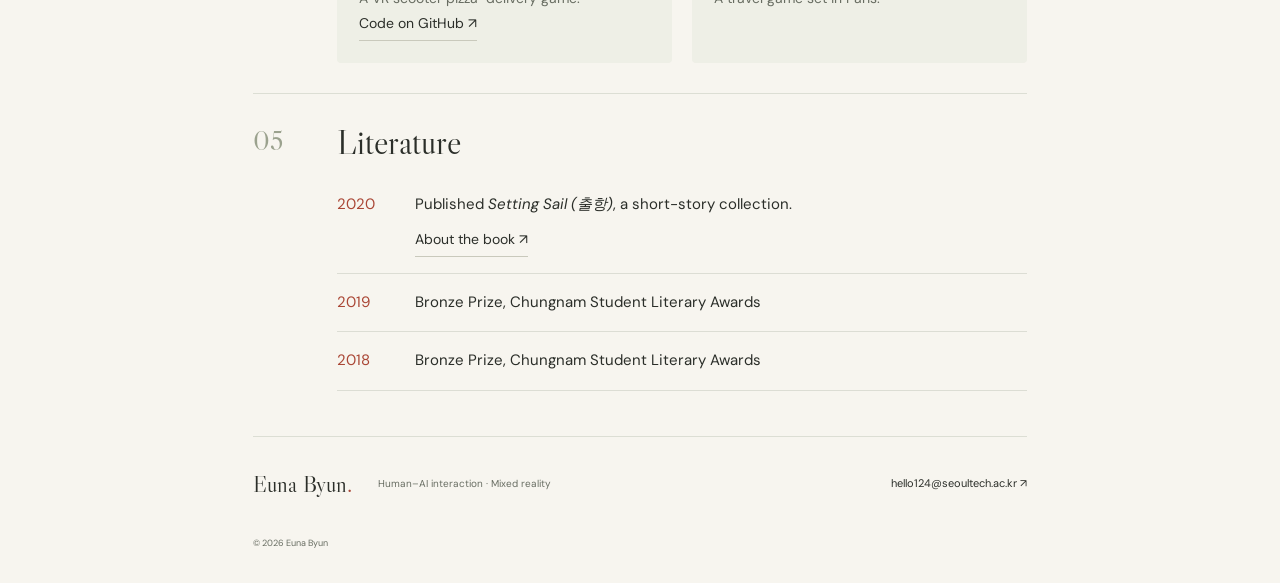
==== commit d8b94812: "Add grouped research image modals and bilingual coursework projects page" ====
--- a/personal.html
+++ b/personal.html
@@ -1,3 +1,3 @@
 <!DOCTYPE html>
-<html lang="en"><head><meta charset="utf-8"/><meta content="width=device-width,initial-scale=1" name="viewport"/><title>Beyond the desk | Euna Byun</title><meta content="Euna Byun studies human–AI interaction, information seeking, and mixed reality. Research and publications." name="description"/><link href="research.css" rel="stylesheet"/></head><body><a class="skip" href="#personal">Skip to content</a><div aria-hidden="true" class="reading-progress"></div><header><a class="brand" href="index.html"><span class="brand-mark">eb<span>.</span></span><span>Euna Byun</span></a><nav aria-label="Main navigation"><a href="index.html#publications"><span lang="en">Research</span><span lang="ko">연구</span></a><a class="personal-nav" href="personal.html"><span lang="en">Beyond the desk</span><span lang="ko">연구 밖의 나</span> <span class="arrow">↗</span></a></nav><div aria-label="Language" class="languages" role="group"><button aria-pressed="true" data-language="en">EN</button><button aria-pressed="false" data-language="ko">한국어</button></div></header>
-<main class="personal-page" id="personal"><a class="back-link" href="index.html"><span lang="en">← Back to research</span><span lang="ko">← 연구 소개로</span></a><p class="eyebrow"><span lang="en">Beyond research</span><span lang="ko">연구 밖의 이야기</span></p><h1><span lang="en">Beyond the desk</span><span lang="ko">연구 밖의 나</span></h1><p><span lang="en">Music, photographs, places, games, and stories. A few things that keep me curious.</span><span lang="ko">음악과 사진, 여행과 게임, 그리고 이야기. 연구 밖에서 나의 호기심이 향하는 곳들입니다.</span></p><div class="interest-jumps"><a href="#music"><span lang="en">Music</span><span lang="ko">음악</span></a><a href="#photography"><span lang="en">Photography</span><span lang="ko">사진</span></a><a href="#travel"><span lang="en">Travel</span><span lang="ko">여행</span></a><a href="#games"><span lang="en">Games</span><span lang="ko">게임</span></a><a href="#literature"><span lang="en">Literature</span><span lang="ko">문학</span></a></div><section class="interest photo-interest" id="music"><span class="interest-number">01</span><div><h2><span lang="en">Music</span><span lang="ko">음악</span></h2><p class="interest-date">2022–2026 · Graymood</p><p><span lang="en">I played keyboards in Graymood, SeoulTech’s university-wide band club, taking part in campus festivals and other live performances.</span><span lang="ko">서울과학기술대학교 중앙 밴드 동아리 Graymood에서 키보드 파트로 활동하며 학교 축제 등 다양한 공연에 참여했습니다.</span></p><p><span lang="en">In 2023, I served on the executive team as keyboard section leader, taught music theory, and was responsible for concert direction.</span><span lang="ko">2023년에는 키보드 파트장으로 임원진을 맡아 화성학 수업을 진행하고 공연 감독부를 담당했습니다.</span></p><div class="interest-links"><a class="interest-link" href="https://youtube.com/playlist?list=PLIJFQ7l4YhR_39dsod716gtRx3qSEJ1hB" target="_blank" rel="noopener"><span lang="en">Live performances</span><span lang="ko">공연영상 모음</span> ↗</a><a class="interest-link" href="https://on.soundcloud.com/s4mWB8GblSfs7whymC" target="_blank" rel="noopener"><span lang="en">A few tracks I made</span><span lang="ko">가볍게 작업한 곡들</span> ↗</a></div></div><figure class="interest-portrait"><img src="profile2.jpg" alt="Euna playing keyboards at a live performance" loading="lazy"></figure></section><section class="interest photo-interest" id="photography"><span class="interest-number">02</span><div><h2><span lang="en">Photography</span><span lang="ko">사진</span></h2><p class="interest-date">2026</p><p><span lang="en">I joined Eoui Photography Club at SeoulTech and exhibited my work in its Spring 2026 regular exhibition. I also enjoy shooting on film.</span><span lang="ko">서울과학기술대학교 중앙동아리 어의사진반에서 활동하며 2026년 1학기 정기사진전에 출품했습니다. 필름카메라로 사진을 찍는 것도 좋아합니다.</span></p></div><figure class="interest-portrait"><img src="profile1.jpg?v=2" alt="Euna at the photography exhibition" loading="lazy"></figure></section><details class="gallery-disclosure"><summary><span lang="en">Film photographs · 11</span><span lang="ko">필름 사진 · 11장</span><span class="toggle-sign" aria-hidden="true">+</span></summary><div class="film-gallery" aria-label="Film photography"><button class="film-photo" data-photo="assets/film/000001.webp" aria-label="View film photograph 1"><img src="assets/film/000001.webp" alt="Film photograph 1" loading="lazy" width="2048" height="1372"><span>01</span></button><button class="film-photo" data-photo="assets/film/000007.webp" aria-label="View film photograph 2"><img src="assets/film/000007.webp" alt="Film photograph 2" loading="lazy" width="2048" height="1372"><span>02</span></button><button class="film-photo" data-photo="assets/film/000008.webp" aria-label="View film photograph 3"><img src="assets/film/000008.webp" alt="Film photograph 3" loading="lazy" width="2048" height="1372"><span>03</span></button><button class="film-photo" data-photo="assets/film/000011.webp" aria-label="View film photograph 4"><img src="assets/film/000011.webp" alt="Film photograph 4" loading="lazy" width="2048" height="1372"><span>04</span></button><button class="film-photo" data-photo="assets/film/000013.webp" aria-label="View film photograph 5"><img src="assets/film/000013.webp" alt="Film photograph 5" loading="lazy" width="2048" height="1372"><span>05</span></button><button class="film-photo" data-photo="assets/film/000014.webp" aria-label="View film photograph 6"><img src="assets/film/000014.webp" alt="Film photograph 6" loading="lazy" width="2048" height="1372"><span>06</span></button><button class="film-photo" data-photo="assets/film/000016.webp" aria-label="View film photograph 7"><img src="assets/film/000016.webp" alt="Film photograph 7" loading="lazy" width="2048" height="1372"><span>07</span></button><button class="film-photo" data-photo="assets/film/000017.webp" aria-label="View film photograph 8"><img src="assets/film/000017.webp" alt="Film photograph 8" loading="lazy" width="2048" height="1372"><span>08</span></button><button class="film-photo" data-photo="assets/film/000019.webp" aria-label="View film photograph 9"><img src="assets/film/000019.webp" alt="Film photograph 9" loading="lazy" width="2048" height="1372"><span>09</span></button><button class="film-photo" data-photo="assets/film/000020.webp" aria-label="View film photograph 10"><img src="assets/film/000020.webp" alt="Film photograph 10" loading="lazy" width="2048" height="1372"><span>10</span></button><button class="film-photo" data-photo="assets/film/000024.webp" aria-label="View film photograph 11"><img src="assets/film/000024.webp" alt="Film photograph 11" loading="lazy" width="2048" height="1372"><span>11</span></button></div></details><section class="interest" id="travel"><span class="interest-number">03</span><div><h2><span lang="en">Travel</span><span lang="ko">여행</span></h2><p><span lang="en">Always heading out into a wider world.</span><span lang="ko">늘 더 넓은 세상으로 나아갑니다.</span></p><ol class="countries"><li><img class="flag" src="assets/flags/vn.svg" alt="Vietnam / 베트남" title="Vietnam / 베트남" width="36" height="24"></li><li><img class="flag" src="assets/flags/jp.svg" alt="Japan / 일본" title="Japan / 일본" width="36" height="24"></li><li><img class="flag" src="assets/flags/gb.svg" alt="United Kingdom / 영국" title="United Kingdom / 영국" width="36" height="24"></li><li><img class="flag" src="assets/flags/fr.svg" alt="France / 프랑스" title="France / 프랑스" width="36" height="24"></li><li><img class="flag" src="assets/flags/de.svg" alt="Germany / 독일" title="Germany / 독일" width="36" height="24"></li><li><img class="flag" src="assets/flags/it.svg" alt="Italy / 이탈리아" title="Italy / 이탈리아" width="36" height="24"></li><li><img class="flag" src="assets/flags/lu.svg" alt="Luxembourg / 룩셈부르크" title="Luxembourg / 룩셈부르크" width="36" height="24"></li><li><img class="flag" src="assets/flags/nl.svg" alt="Netherlands / 네덜란드" title="Netherlands / 네덜란드" width="36" height="24"></li><li><img class="flag" src="assets/flags/es.svg" alt="Spain / 스페인" title="Spain / 스페인" width="36" height="24"></li><li><img class="flag" src="assets/flags/ch.svg" alt="Switzerland / 스위스" title="Switzerland / 스위스" width="36" height="24"></li><li><img class="flag" src="assets/flags/dk.svg" alt="Denmark / 덴마크" title="Denmark / 덴마크" width="36" height="24"></li><li><img class="flag" src="assets/flags/no.svg" alt="Norway / 노르웨이" title="Norway / 노르웨이" width="36" height="24"></li></ol><p class="next-stop"><img class="flag next-flag" src="assets/flags/th.svg" alt="Thailand / 태국" width="24" height="16"> <span lang="en">Next stop: Thailand</span><span lang="ko">다음 여행: 태국</span></p></div></section><section class="interest" id="games"><span class="interest-number">04</span><div><h2><span lang="en">Games</span><span lang="ko">게임</span></h2><p><span lang="en">I make games as a hobby.</span><span lang="ko">취미로 게임을 개발합니다.</span></p><div class="game-list"><article><h3>Ding Dong Pizza</h3><p><span lang="en">A VR scooter pizza-delivery game.</span><span lang="ko">VR 스쿠터 피자 배달 게임.</span></p><a class="interest-link" href="https://github.com/TPRPT/VR_Lab" target="_blank" rel="noopener"><span lang="en">Code on GitHub</span><span lang="ko">GitHub 코드</span> ↗</a></article><article><h3>C’est Paris</h3><p><span lang="en">A travel game set in Paris.</span><span lang="ko">파리 여행 게임.</span></p></article></div></div></section><section class="interest" id="literature"><span class="interest-number">05</span><div><h2><span lang="en">Literature</span><span lang="ko">문학</span></h2><ul class="writing-list"><li><time>2020</time><div><span lang="en">Published <em>Setting Sail (출항)</em>, a short-story collection.</span><span lang="ko">단편소설집 <em>『출항』</em> 출판</span><br><a class="interest-link" href="https://search.shopping.naver.com/book/catalog/32466714937" target="_blank" rel="noopener"><span lang="en">About the book</span><span lang="ko">책 소개</span> ↗</a></div></li><li><time>2019</time><div><span lang="en">Bronze Prize, Chungnam Student Literary Awards</span><span lang="ko">충남학생문학상 동상</span></div></li><li><time>2018</time><div><span lang="en">Bronze Prize, Chungnam Student Literary Awards</span><span lang="ko">충남학생문학상 동상</span></div></li></ul></div></section><footer><a class="footer-name" href="index.html">Euna Byun<span>.</span></a><p><span lang="en">Human–AI interaction · Mixed reality</span><span lang="ko">인간–AI 상호작용 · 혼합현실</span></p><a href="mailto:hello124@seoultech.ac.kr">hello124@seoultech.ac.kr ↗</a><span class="copyright">© 2026 Euna Byun</span></footer></main><script src="script.js" defer></script><dialog id="photo-dialog" aria-label="Film photograph"><button class="photo-close" aria-label="Close">×</button><img alt=""><div class="photo-controls"><button class="photo-prev" aria-label="Previous photograph">←</button><span id="photo-position" aria-live="polite"></span><button class="photo-next" aria-label="Next photograph">→</button></div></dialog></body></html>+<html lang="en"><head><meta charset="utf-8"/><meta content="width=device-width,initial-scale=1" name="viewport"/><title>Beyond the desk | Euna Byun</title><meta content="Euna Byun studies human–AI interaction, information seeking, and mixed reality. Research and publications." name="description"/><link href="research.css" rel="stylesheet"/></head><body><a class="skip" href="#personal">Skip to content</a><div aria-hidden="true" class="reading-progress"></div><header><a class="brand" href="index.html"><span class="brand-mark">eb<span>.</span></span><span>Euna Byun</span></a><nav aria-label="Main navigation"><a href="index.html#publications"><span lang="en">Research</span><span lang="ko">연구</span></a><a href="projects.html"><span lang="en">Projects</span><span lang="ko">프로젝트</span></a><a class="personal-nav" href="personal.html"><span lang="en">Beyond the desk</span><span lang="ko">연구 밖의 나</span> <span class="arrow">↗</span></a></nav><div aria-label="Language" class="languages" role="group"><button aria-pressed="true" data-language="en">EN</button><button aria-pressed="false" data-language="ko">한국어</button></div></header>
+<main class="personal-page" id="personal"><a class="back-link" href="index.html"><span lang="en">← Back to research</span><span lang="ko">← 연구 소개로</span></a><p class="eyebrow"><span lang="en">Beyond research</span><span lang="ko">연구 밖의 이야기</span></p><h1><span lang="en">Beyond the desk</span><span lang="ko">연구 밖의 나</span></h1><p><span lang="en">Music, photographs, places, games, and stories. A few things that keep me curious.</span><span lang="ko">음악과 사진, 여행과 게임, 그리고 이야기. 연구 밖에서 나의 호기심이 향하는 곳들입니다.</span></p><div class="interest-jumps"><a href="#music"><span lang="en">Music</span><span lang="ko">음악</span></a><a href="#photography"><span lang="en">Photography</span><span lang="ko">사진</span></a><a href="#travel"><span lang="en">Travel</span><span lang="ko">여행</span></a><a href="#games"><span lang="en">Games</span><span lang="ko">게임</span></a><a href="#literature"><span lang="en">Literature</span><span lang="ko">문학</span></a></div><section class="interest photo-interest" id="music"><span class="interest-number">01</span><div><h2><span lang="en">Music</span><span lang="ko">음악</span></h2><p class="interest-date">2022–2026 · Graymood</p><p><span lang="en">I played keyboards in Graymood, SeoulTech’s university-wide band club, taking part in campus festivals and other live performances.</span><span lang="ko">서울과학기술대학교 중앙 밴드 동아리 Graymood에서 키보드 파트로 활동하며 학교 축제 등 다양한 공연에 참여했습니다.</span></p><p><span lang="en">In 2023, I served on the executive team as keyboard section leader, taught music theory, and was responsible for concert direction.</span><span lang="ko">2023년에는 키보드 파트장으로 임원진을 맡아 화성학 수업을 진행하고 공연 감독부를 담당했습니다.</span></p><div class="interest-links"><a class="interest-link" href="https://youtube.com/playlist?list=PLIJFQ7l4YhR_39dsod716gtRx3qSEJ1hB" target="_blank" rel="noopener"><span lang="en">Live performances</span><span lang="ko">공연영상 모음</span> ↗</a><a class="interest-link" href="https://on.soundcloud.com/s4mWB8GblSfs7whymC" target="_blank" rel="noopener"><span lang="en">A few tracks I made</span><span lang="ko">가볍게 작업한 곡들</span> ↗</a></div></div><figure class="interest-portrait"><img src="profile2.jpg" alt="Euna playing keyboards at a live performance" loading="lazy"></figure></section><section class="interest photo-interest" id="photography"><span class="interest-number">02</span><div><h2><span lang="en">Photography</span><span lang="ko">사진</span></h2><p class="interest-date">2026</p><p><span lang="en">I joined Eoui Photography Club at SeoulTech and exhibited my work in its Spring 2026 regular exhibition. I also enjoy shooting on film.</span><span lang="ko">서울과학기술대학교 중앙동아리 어의사진반에서 활동하며 2026년 1학기 정기사진전에 출품했습니다. 필름카메라로 사진을 찍는 것도 좋아합니다.</span></p></div><figure class="interest-portrait"><img src="profile1.jpg?v=2" alt="Euna at the photography exhibition" loading="lazy"></figure></section><details class="gallery-disclosure"><summary><span lang="en">Film photographs · 11</span><span lang="ko">필름 사진 · 11장</span><span class="toggle-sign" aria-hidden="true">+</span></summary><div class="film-gallery" aria-label="Film photography"><button class="film-photo" data-photo="assets/film/000001.webp" aria-label="View film photograph 1"><img src="assets/film/000001.webp" alt="Film photograph 1" loading="lazy" width="2048" height="1372"><span>01</span></button><button class="film-photo" data-photo="assets/film/000007.webp" aria-label="View film photograph 2"><img src="assets/film/000007.webp" alt="Film photograph 2" loading="lazy" width="2048" height="1372"><span>02</span></button><button class="film-photo" data-photo="assets/film/000008.webp" aria-label="View film photograph 3"><img src="assets/film/000008.webp" alt="Film photograph 3" loading="lazy" width="2048" height="1372"><span>03</span></button><button class="film-photo" data-photo="assets/film/000011.webp" aria-label="View film photograph 4"><img src="assets/film/000011.webp" alt="Film photograph 4" loading="lazy" width="2048" height="1372"><span>04</span></button><button class="film-photo" data-photo="assets/film/000013.webp" aria-label="View film photograph 5"><img src="assets/film/000013.webp" alt="Film photograph 5" loading="lazy" width="2048" height="1372"><span>05</span></button><button class="film-photo" data-photo="assets/film/000014.webp" aria-label="View film photograph 6"><img src="assets/film/000014.webp" alt="Film photograph 6" loading="lazy" width="2048" height="1372"><span>06</span></button><button class="film-photo" data-photo="assets/film/000016.webp" aria-label="View film photograph 7"><img src="assets/film/000016.webp" alt="Film photograph 7" loading="lazy" width="2048" height="1372"><span>07</span></button><button class="film-photo" data-photo="assets/film/000017.webp" aria-label="View film photograph 8"><img src="assets/film/000017.webp" alt="Film photograph 8" loading="lazy" width="2048" height="1372"><span>08</span></button><button class="film-photo" data-photo="assets/film/000019.webp" aria-label="View film photograph 9"><img src="assets/film/000019.webp" alt="Film photograph 9" loading="lazy" width="2048" height="1372"><span>09</span></button><button class="film-photo" data-photo="assets/film/000020.webp" aria-label="View film photograph 10"><img src="assets/film/000020.webp" alt="Film photograph 10" loading="lazy" width="2048" height="1372"><span>10</span></button><button class="film-photo" data-photo="assets/film/000024.webp" aria-label="View film photograph 11"><img src="assets/film/000024.webp" alt="Film photograph 11" loading="lazy" width="2048" height="1372"><span>11</span></button></div></details><section class="interest" id="travel"><span class="interest-number">03</span><div><h2><span lang="en">Travel</span><span lang="ko">여행</span></h2><p><span lang="en">Always heading out into a wider world.</span><span lang="ko">늘 더 넓은 세상으로 나아갑니다.</span></p><ol class="countries"><li><img class="flag" src="assets/flags/vn.svg" alt="Vietnam / 베트남" title="Vietnam / 베트남" width="36" height="24"></li><li><img class="flag" src="assets/flags/jp.svg" alt="Japan / 일본" title="Japan / 일본" width="36" height="24"></li><li><img class="flag" src="assets/flags/gb.svg" alt="United Kingdom / 영국" title="United Kingdom / 영국" width="36" height="24"></li><li><img class="flag" src="assets/flags/fr.svg" alt="France / 프랑스" title="France / 프랑스" width="36" height="24"></li><li><img class="flag" src="assets/flags/de.svg" alt="Germany / 독일" title="Germany / 독일" width="36" height="24"></li><li><img class="flag" src="assets/flags/it.svg" alt="Italy / 이탈리아" title="Italy / 이탈리아" width="36" height="24"></li><li><img class="flag" src="assets/flags/lu.svg" alt="Luxembourg / 룩셈부르크" title="Luxembourg / 룩셈부르크" width="36" height="24"></li><li><img class="flag" src="assets/flags/nl.svg" alt="Netherlands / 네덜란드" title="Netherlands / 네덜란드" width="36" height="24"></li><li><img class="flag" src="assets/flags/es.svg" alt="Spain / 스페인" title="Spain / 스페인" width="36" height="24"></li><li><img class="flag" src="assets/flags/ch.svg" alt="Switzerland / 스위스" title="Switzerland / 스위스" width="36" height="24"></li><li><img class="flag" src="assets/flags/dk.svg" alt="Denmark / 덴마크" title="Denmark / 덴마크" width="36" height="24"></li><li><img class="flag" src="assets/flags/no.svg" alt="Norway / 노르웨이" title="Norway / 노르웨이" width="36" height="24"></li></ol><p class="next-stop"><img class="flag next-flag" src="assets/flags/th.svg" alt="Thailand / 태국" width="24" height="16"> <span lang="en">Next stop: Thailand</span><span lang="ko">다음 여행: 태국</span></p></div></section><section class="interest" id="games"><span class="interest-number">04</span><div><h2><span lang="en">Games</span><span lang="ko">게임</span></h2><p><span lang="en">I make games as a hobby.</span><span lang="ko">취미로 게임을 개발합니다.</span></p><div class="game-list"><article><h3>Ding Dong Pizza</h3><p><span lang="en">A VR scooter pizza-delivery game.</span><span lang="ko">VR 스쿠터 피자 배달 게임.</span></p><a class="interest-link" href="https://github.com/TPRPT/VR_Lab" target="_blank" rel="noopener"><span lang="en">Code on GitHub</span><span lang="ko">GitHub 코드</span> ↗</a></article><article><h3>C’est Paris</h3><p><span lang="en">A travel game set in Paris.</span><span lang="ko">파리 여행 게임.</span></p></article></div></div></section><section class="interest" id="literature"><span class="interest-number">05</span><div><h2><span lang="en">Literature</span><span lang="ko">문학</span></h2><ul class="writing-list"><li><time>2020</time><div><span lang="en">Published <em>Setting Sail (출항)</em>, a short-story collection.</span><span lang="ko">단편소설집 <em>『출항』</em> 출판</span><br><a class="interest-link" href="https://search.shopping.naver.com/book/catalog/32466714937" target="_blank" rel="noopener"><span lang="en">About the book</span><span lang="ko">책 소개</span> ↗</a></div></li><li><time>2019</time><div><span lang="en">Bronze Prize, Chungnam Student Literary Awards</span><span lang="ko">충남학생문학상 동상</span></div></li><li><time>2018</time><div><span lang="en">Bronze Prize, Chungnam Student Literary Awards</span><span lang="ko">충남학생문학상 동상</span></div></li></ul></div></section><footer><a class="footer-name" href="index.html">Euna Byun<span>.</span></a><p><span lang="en">Human–AI interaction · Mixed reality</span><span lang="ko">인간–AI 상호작용 · 혼합현실</span></p><a href="mailto:hello124@seoultech.ac.kr">hello124@seoultech.ac.kr ↗</a><span class="copyright">© 2026 Euna Byun</span></footer></main><script src="script.js" defer></script><dialog id="photo-dialog" aria-label="Film photograph"><button class="photo-close" aria-label="Close">×</button><img alt=""><div class="photo-controls"><button class="photo-prev" aria-label="Previous photograph">←</button><span id="photo-position" aria-live="polite"></span><button class="photo-next" aria-label="Next photograph">→</button></div></dialog></body></html>
--- a/research.css
+++ b/research.css
@@ -1,5 +1,5 @@
 @import url('https://fonts.googleapis.com/css2?family=DM+Sans:wght@400;500;600;700&family=Libre+Caslon+Display&display=swap');
-:root{--paper:#f7f5ef;--ink:#2b2e29;--muted:#686d62;--red:#aa4736;--line:#dcded4;--green:#e8ecdf;--serif:'Libre Caslon Display',Georgia,serif;--sans:'DM Sans','Noto Sans KR',-apple-system,BlinkMacSystemFont,'Segoe UI',sans-serif}*{box-sizing:border-box}html{scroll-behavior:smooth;scroll-padding-top:100px}body{margin:0;background:var(--paper);color:var(--ink);font:15px/1.7 var(--sans)}html[lang=en] [lang=ko],html[lang=ko] [lang=en]{display:none}[hidden]{display:none!important}button{font:inherit;cursor:pointer;color:inherit}a{color:inherit;text-decoration:none}a,button,summary{-webkit-tap-highlight-color:transparent}a:focus-visible,button:focus-visible,summary:focus-visible{outline:2px solid var(--red);outline-offset:5px}p{margin:0 0 15px}h1,h2,h3,h4{margin-top:0}em{font-weight:400}.skip{position:fixed;top:-60px;z-index:1000;background:var(--paper);padding:12px}.skip:focus{top:4px}.reading-progress{position:fixed;top:0;left:0;z-index:120;height:3px;width:100%;background:var(--red);transform:scaleX(0);transform-origin:left;pointer-events:none}header{max-width:1180px;margin:auto;padding:0 38px;height:83px;position:sticky;top:0;z-index:100;background:rgba(247,245,239,.95);backdrop-filter:blur(12px);border-bottom:1px solid var(--line);display:flex;align-items:center;gap:30px}.brand{display:flex;gap:15px;align-items:center;font-size:13px;font-weight:500;white-space:nowrap}.brand-mark{font:36px/.8 var(--serif);letter-spacing:-2px}.brand-mark span{color:var(--red)}nav{margin-left:auto;display:flex;align-items:center;gap:26px;font-size:12px}nav a{position:relative}nav a:after{content:'';height:1px;background:var(--red);position:absolute;left:0;right:0;bottom:-5px;transform:scaleX(0);transform-origin:left;transition:transform .2s}nav a:hover:after{transform:scaleX(1)}.personal-nav{color:var(--muted);font-size:11px}.arrow{display:inline-block;transition:transform .2s}.personal-nav:hover .arrow{transform:translate(2px,-2px)}.languages{display:flex;border:1px solid var(--line);border-radius:40px;padding:3px;gap:2px}.languages button{border:0;background:transparent;border-radius:30px;font-size:11px;padding:6px 9px;min-height:30px;transition:background .2s,color .2s}.languages button[aria-pressed=true]{background:var(--ink);color:var(--paper)}main{max-width:1180px;margin:auto;padding:0 38px}.hero{display:grid;grid-template-columns:minmax(0,1fr) 250px;gap:90px;align-items:center;padding:65px 20px 65px 0;min-height:485px}.eyebrow{font-size:10px;font-weight:500;letter-spacing:1.6px;text-transform:uppercase;margin:0 0 19px;color:var(--muted)}.tiny-dot{display:inline-block;width:6px;height:6px;background:var(--red);border-radius:50%;margin-right:6px;vertical-align:middle}.hero h1{font:clamp(58px,6.5vw,84px)/1.05 var(--serif);letter-spacing:-2.8px;margin:0 0 13px}.hero h1 em,.accent{color:var(--red)}html[lang=ko] .hero h1{font-size:66px;font-family:var(--sans);font-weight:500}.hero-affiliation{font-size:12px;color:var(--muted);margin-bottom:24px;letter-spacing:.2px}.hero-affiliation>span{color:var(--red);padding:0 8px}.hero-intro{font-size:18px;line-height:1.7;max-width:625px;margin-bottom:23px}.hero-intro em{font-style:normal;background:linear-gradient(transparent 63%,#e1e7d8 63%)}.links{display:flex;gap:28px;font-size:12px}.links a{border-bottom:1px solid var(--line);padding-bottom:3px;transition:border-color .2s}.links a:hover{border-color:var(--red)}.links a span{color:var(--red);margin-left:10px}.interest-chips{display:flex;gap:8px;flex-wrap:wrap;margin-top:26px}.interest-chips button,.interest-chips a{padding:5px 11px;border:1px solid var(--line);border-radius:30px;background:transparent;font-size:10px;transition:background .2s,border-color .2s}.interest-chips button:hover,.interest-chips a:hover{background:var(--green);border-color:#bbc6b2}.interest-chips span{margin-left:9px;color:var(--red)}.portrait-wrap{position:relative;justify-self:end;width:240px}.portrait-wrap:before{content:'';position:absolute;inset:20px -15px 38px 22px;background:var(--green);border:1px solid #d8dfcf;transform:none;border-radius:2px}.portrait-paper{position:relative;border:1px solid var(--line);padding:10px;background:#fefdf9;transform:none;transition:transform .45s,box-shadow .45s;box-shadow:0 7px 24px #30352208}.portrait-wrap:hover .portrait-paper{transform:none;box-shadow:0 14px 30px #3035220d}.portrait{display:block;width:100%;height:280px;object-fit:cover;object-position:50% 30%;filter:saturate(.85)}.portrait-caption{position:relative;text-align:center;font:italic 13px Georgia,serif;color:var(--muted);margin:19px 0 0}section:not(.hero){border-top:1px solid var(--line);padding:48px 0 55px}.section-head{display:flex;align-items:end;justify-content:space-between;gap:25px;margin-bottom:28px}.section-head .eyebrow{margin-bottom:9px}.section-head h2{font:42px/1.1 var(--serif);letter-spacing:-.9px;margin:0}.section-aside{font-size:11px;text-align:right;color:var(--muted);margin:0;line-height:1.8}.filter-bar{display:flex;justify-content:space-between;align-items:center;margin-bottom:15px;gap:20px}.filters{display:flex;gap:7px}.filters button{border:1px solid var(--line);background:transparent;font-size:11px;padding:7px 15px;border-radius:30px;transition:background .2s,color .2s,border-color .2s}.filters button:hover{border-color:var(--ink)}.filters button.active{background:var(--ink);color:var(--paper);border-color:var(--ink)}.filters button span{font-size:9px;margin-left:8px;opacity:.65}.filter-count{font-size:10px;color:var(--muted)}.publication{display:grid;grid-template-columns:112px minmax(0,1fr);gap:24px;border-top:1px solid var(--line);padding:26px 16px 26px 0;position:relative;transition:background .2s,transform .2s}.publication:hover{background:#eeefe65c;transform:translateX(3px)}.publication-meta{display:flex;align-items:start;flex-direction:column;gap:5px;padding-top:2px}.pub-year{font:25px/1.2 var(--serif);color:#767b6e;margin-bottom:3px}.status{font-size:9px;letter-spacing:.6px;font-weight:500;padding:3px 7px;background:var(--green);border-radius:2px}.status.reviewing{color:var(--red);background:#f0e6de}.pub-type{font-size:10px;color:var(--muted)}.publication h3{font-size:17px;line-height:1.55;font-weight:500;letter-spacing:-.2px;margin:0 0 9px;max-width:850px}.publication h3 a:hover{color:var(--red)}.authors{font-size:12px;line-height:1.7;margin:0 0 4px}.authors strong{font-weight:700}.pub-venue{font-size:11px;color:var(--muted);margin:0 0 8px}.description{font-size:13px;color:#63685e;margin-bottom:12px;max-width:850px}.equal{font-size:10px;color:var(--muted);margin-bottom:10px}.paper-link,.interface-link,.abstract summary{font-size:11px;color:var(--red)}.paper-link:hover{text-decoration:underline;text-underline-offset:4px}.interface-link{background:transparent;border:0;padding:0;margin-left:20px}.interface-link:hover{text-decoration:underline;text-underline-offset:4px}.abstract{display:inline-block;margin-left:20px;vertical-align:top}.abstract summary{cursor:pointer}.abstract[open]{display:block;margin:14px 0}.abstract p{font-size:13px;color:#5e6359;line-height:1.85;max-width:850px;border-left:2px solid #cbd3c1;padding-left:20px;margin:14px 0 0;animation:unfold .25s ease}.research-grid{display:grid;grid-template-columns:1fr 1fr;gap:18px}.research-card{border:1px solid var(--line);border-radius:3px;background:#fbfaf5;padding:25px 27px 0;position:relative;transition:border-color .25s,transform .25s,box-shadow .25s;overflow:hidden}.research-card:hover{border-color:#b9c1ac;transform:translateY(-3px);box-shadow:0 8px 20px #30352206}.research-card:before{content:'';position:absolute;top:0;left:0;height:2px;width:100%;background:var(--red);transform:scaleX(0);transform-origin:left;transition:transform .35s}.research-card:hover:before{transform:scaleX(1)}.research-card[data-kind=xr]:before{background:#73856a}.research-card[data-kind=ui]:before{background:#877b98}.research-card[data-kind=industry]:before{background:#9d885e}.card-top{display:flex;align-items:center;justify-content:space-between;margin-bottom:18px;gap:15px}.category-label{font-size:9px;text-transform:uppercase;letter-spacing:.7px;color:var(--muted)}.card-number{font:23px/1 var(--serif);color:#9ba28e}.research-card h3{font:27px/1.2 var(--serif);letter-spacing:-.4px;margin:0 0 14px}.research-card>p{font-size:13px;line-height:1.8;color:#62685d;min-height:70px;margin-bottom:18px}.contribution{border-top:1px solid var(--line);padding:15px 0}.contribution summary{list-style:none;display:flex;justify-content:space-between;align-items:center;font-size:11px;cursor:pointer}.contribution summary::-webkit-details-marker{display:none}.toggle-sign{font-size:20px;font-weight:400;line-height:1;color:var(--red);transition:transform .2s}.contribution[open] .toggle-sign{transform:rotate(45deg)}.detail-content{animation:unfold .25s ease;padding-top:15px}.detail-content p{font-size:12px;line-height:1.9;color:var(--muted)}.detail-content a{font-size:11px;color:var(--red)}.background-grid{display:grid;grid-template-columns:1.15fr 1fr;gap:80px}.column-label{font-size:11px;letter-spacing:.9px;text-transform:uppercase;font-weight:500;margin:0 0 25px;color:var(--muted)}.timeline-item{padding:0 0 26px 22px;border-left:1px solid var(--line);position:relative}.timeline-item:before{content:'';position:absolute;width:5px;height:5px;border-radius:50%;background:var(--red);top:8px;left:-3px}.timeline-item .date{font-size:10px;color:var(--muted);display:block;margin-bottom:8px}.timeline-item h4{font-size:14px;font-weight:500;margin:0 0 5px;line-height:1.5}.timeline-item p{font-size:12px;color:var(--muted);margin-bottom:4px}.timeline-item .small{font-size:11px}.beyond-note{margin-top:30px;padding:26px 30px;background:var(--green);border-radius:3px}.beyond-note .eyebrow{font-size:9px}.beyond-note h3{font:31px/1.12 var(--serif);margin:17px 0 22px;letter-spacing:-.5px}.text-link{font-size:11px;display:inline-flex;align-items:center;gap:30px;border-bottom:1px solid #abb5a1;padding-bottom:6px}.text-link:hover{color:var(--red);border-color:var(--red)}footer{padding:33px 0 32px;border-top:1px solid var(--line);display:flex;align-items:center;gap:26px;flex-wrap:wrap}.footer-name{font:23px var(--serif)}.footer-name span{color:var(--red)}footer p{font-size:10px;color:var(--muted);margin:0}footer>a:not(.footer-name){font-size:11px;margin-left:auto}.copyright{flex-basis:100%;font-size:9px;color:var(--muted);margin-top:12px}dialog{max-width:1100px;width:90vw;border:1px solid var(--line);border-radius:6px;padding:22px;background:var(--paper);box-shadow:0 30px 100px #0004}dialog::backdrop{background:#252b25ae;backdrop-filter:blur(5px)}dialog img{display:block;width:100%;height:auto;max-height:70vh;object-fit:contain}dialog p{font-size:11px;color:var(--muted);margin:14px 0 0}.dialog-head{display:flex;justify-content:space-between;align-items:center;gap:20px;margin-bottom:18px}.dialog-head h2{font:24px var(--serif);margin:0}.dialog-close{font-size:26px;background:transparent;border:1px solid var(--line);width:38px;height:38px;border-radius:50%;line-height:1}.dialog-close:hover{background:var(--green)}body.modal-open{overflow:hidden}.personal-page{max-width:850px;padding-top:44px}.back-link{display:inline-block;font-size:11px;color:var(--red);margin-bottom:45px}.personal-page>h1{font:64px/1.05 var(--serif);letter-spacing:-1.7px;margin-bottom:18px}.personal-intro{font-size:17px;color:var(--muted);max-width:600px;margin-bottom:45px}.personal-page section.interest{display:grid;grid-template-columns:64px 1fr;gap:20px;padding:30px 0}.interest-number{font:27px var(--serif);color:#9ba28e}.interest h2{font:34px/1.1 var(--serif);margin:0 0 14px}.interest p{font-size:14px;line-height:1.9;color:var(--muted);margin:0}.personal-page .other-work{padding:35px 0 45px}.other-work h2{font:31px var(--serif);margin-bottom:22px}.project-links a{display:flex;justify-content:space-between;gap:20px;padding:15px 0;border-bottom:1px solid var(--line);font-size:13px;transition:color .2s,transform .2s}.project-links a:hover{color:var(--red);transform:translateX(3px)}.project-links span{font-size:10px;color:var(--muted);white-space:nowrap}.projects-page{padding-top:40px;min-height:75vh}.projects-page h1{font:50px var(--serif)}.repo-row{padding:22px 0;border-top:1px solid var(--line);display:flex;align-items:center;justify-content:space-between;gap:20px}.repo-row h2{font:25px var(--serif);margin:0}.repo-row a{font-size:12px;color:var(--red)}@keyframes unfold{from{opacity:0;transform:translateY(-5px)}to{opacity:1;transform:translateY(0)}}@media(max-width:1000px){.hero{gap:50px;grid-template-columns:minmax(0,1fr) 210px}.portrait-wrap{width:210px}.portrait{height:260px}.hero-intro{font-size:16px}.hero h1{font-size:68px}.interest-chips{gap:6px}.interest-chips button,.interest-chips a{font-size:9px}.background-grid{gap:40px}.research-card{padding:23px 22px 0}}@media(max-width:720px){header{height:72px;padding:0 22px;gap:14px}.brand{gap:9px}.brand>span:last-child{display:none}.brand-mark{font-size:32px}nav{gap:18px;font-size:11px}.personal-nav{font-size:10px}.languages button{font-size:10px;padding:5px 8px}.languages{flex-shrink:0}main{padding:0 22px}.hero{grid-template-columns:minmax(0,1fr) 120px;gap:25px;padding:42px 0;min-height:0}.hero-copy{display:contents}.hero .eyebrow,.hero h1,.hero-affiliation{grid-column:1;margin:0}.hero .eyebrow{font-size:8px;letter-spacing:.8px;align-self:end}.hero h1{font-size:52px;letter-spacing:-1.8px}.hero-affiliation{font-size:10px;line-height:1.7}.hero-affiliation>span{padding:0 3px}.portrait-wrap{grid-column:2;grid-row:1/4;width:110px;align-self:center}.portrait-paper{padding:5px}.portrait{height:145px}.portrait-wrap:before{inset:12px -7px 5px 12px}.portrait-caption{display:none}.hero-intro,.hero .links,.interest-chips{grid-column:1/-1;margin:0}.hero-intro{font-size:16px;padding-top:6px}.hero .links{margin-top:-4px}.interest-chips{gap:7px}.interest-chips button,.interest-chips a{font-size:9px;padding:6px 9px}html[lang=ko] .hero h1{font-size:43px}.section-head h2{font-size:35px}.section-head .eyebrow{font-size:9px}.section-head{align-items:start;flex-wrap:wrap;gap:12px}.section-aside{text-align:left;font-size:10px}section:not(.hero){padding:35px 0 40px}.filters{gap:5px}.filters button{font-size:10px;padding:6px 11px}.filter-count{font-size:9px}.publication{grid-template-columns:1fr;gap:12px;padding:22px 0}.publication-meta{flex-direction:row;align-items:center;gap:10px;padding:0}.pub-year{font-size:20px;margin:0}.pub-type{font-size:10px}.publication h3{font-size:16px}.authors{font-size:12px}.description{font-size:13px}.abstract,.interface-link{margin-left:14px}.abstract[open]{margin-left:0}.research-grid,.background-grid{grid-template-columns:1fr;gap:15px}.research-card h3{font-size:28px}.research-card>p{min-height:0}.background-grid{gap:24px}.beyond-note{margin-top:18px}.timeline-item{padding-bottom:23px}.links{gap:23px}.personal-page{padding-top:30px}.personal-page>h1{font-size:49px}.personal-intro{font-size:15px}.personal-page section.interest{grid-template-columns:32px 1fr;gap:15px}.interest h2{font-size:30px}.interest-number{font-size:22px}.project-links a{font-size:12px}.personal-page footer{display:flex}footer{gap:14px}footer p{font-size:9px}footer>a:not(.footer-name){margin-left:0;font-size:11px;flex-basis:100%}.copyright{margin-top:0}dialog{padding:14px;width:95vw}.dialog-head h2{font-size:19px}.dialog-close{width:32px;height:32px;font-size:22px}}@media(max-width:380px){header{padding:0 15px;gap:9px}nav{gap:13px}main{padding:0 18px}.hero{grid-template-columns:1fr 90px;gap:20px}.portrait-wrap{width:90px}.portrait{height:120px}.hero h1{font-size:45px}.hero .eyebrow{font-size:7px}.hero-affiliation{font-size:9px}.interest-chips{gap:5px}.interest-chips span{margin-left:4px}.filters button{padding:6px 9px}.filter-count{display:none}}@media(prefers-reduced-motion:reduce){html{scroll-behavior:auto}*,*:before,*:after{animation:none!important;transition:none!important}}
+:root{--paper:#f7f5ef;--ink:#2b2e29;--muted:#686d62;--red:#aa4736;--line:#dcded4;--green:#e8ecdf;--serif:'Libre Caslon Display',Georgia,serif;--sans:'DM Sans','Noto Sans KR',-apple-system,BlinkMacSystemFont,'Segoe UI',sans-serif}*{box-sizing:border-box}html{scroll-behavior:smooth;scroll-padding-top:100px}body{margin:0;background:var(--paper);color:var(--ink);font:15px/1.7 var(--sans)}html[lang=en] [lang=ko],html[lang=ko] [lang=en]{display:none}[hidden]{display:none!important}button{font:inherit;cursor:pointer;color:inherit}a{color:inherit;text-decoration:none}a,button,summary{-webkit-tap-highlight-color:transparent}a:focus-visible,button:focus-visible,summary:focus-visible{outline:2px solid var(--red);outline-offset:5px}p{margin:0 0 15px}h1,h2,h3,h4{margin-top:0}em{font-weight:400}.skip{position:fixed;top:-60px;z-index:1000;background:var(--paper);padding:12px}.skip:focus{top:4px}.reading-progress{position:fixed;top:0;left:0;z-index:120;height:3px;width:100%;background:var(--red);transform:scaleX(0);transform-origin:left;pointer-events:none}header{max-width:1180px;margin:auto;padding:0 38px;height:83px;position:sticky;top:0;z-index:100;background:rgba(247,245,239,.95);backdrop-filter:blur(12px);border-bottom:1px solid var(--line);display:flex;align-items:center;gap:30px}.brand{display:flex;gap:15px;align-items:center;font-size:13px;font-weight:500;white-space:nowrap}.brand-mark{font:36px/.8 var(--serif);letter-spacing:-2px}.brand-mark span{color:var(--red)}nav{margin-left:auto;display:flex;align-items:center;gap:26px;font-size:12px}nav a{position:relative}nav a:after{content:'';height:1px;background:var(--red);position:absolute;left:0;right:0;bottom:-5px;transform:scaleX(0);transform-origin:left;transition:transform .2s}nav a:hover:after{transform:scaleX(1)}.personal-nav{color:var(--muted);font-size:11px}.arrow{display:inline-block;transition:transform .2s}.personal-nav:hover .arrow{transform:translate(2px,-2px)}.languages{display:flex;border:1px solid var(--line);border-radius:40px;padding:3px;gap:2px}.languages button{border:0;background:transparent;border-radius:30px;font-size:11px;padding:6px 9px;min-height:30px;transition:background .2s,color .2s}.languages button[aria-pressed=true]{background:var(--ink);color:var(--paper)}main{max-width:1180px;margin:auto;padding:0 38px}.hero{display:grid;grid-template-columns:minmax(0,1fr) 250px;gap:90px;align-items:center;padding:65px 20px 65px 0;min-height:485px}.eyebrow{font-size:10px;font-weight:500;letter-spacing:1.6px;text-transform:uppercase;margin:0 0 19px;color:var(--muted)}.tiny-dot{display:inline-block;width:6px;height:6px;background:var(--red);border-radius:50%;margin-right:6px;vertical-align:middle}.hero h1{font:clamp(58px,6.5vw,84px)/1.05 var(--serif);letter-spacing:-2.8px;margin:0 0 13px}.hero h1 em,.accent{color:var(--red)}html[lang=ko] .hero h1{font-size:66px;font-family:var(--sans);font-weight:500}.hero-affiliation{font-size:12px;color:var(--muted);margin-bottom:24px;letter-spacing:.2px}.hero-affiliation>span{color:var(--red);padding:0 8px}.hero-intro{font-size:18px;line-height:1.7;max-width:625px;margin-bottom:23px}.hero-intro em{font-style:normal;background:linear-gradient(transparent 63%,#e1e7d8 63%)}.links{display:flex;gap:28px;font-size:12px}.links a{border-bottom:1px solid var(--line);padding-bottom:3px;transition:border-color .2s}.links a:hover{border-color:var(--red)}.links a span{color:var(--red);margin-left:10px}.interest-chips{display:flex;gap:8px;flex-wrap:wrap;margin-top:26px}.interest-chips button,.interest-chips a{padding:5px 11px;border:1px solid var(--line);border-radius:30px;background:transparent;font-size:10px;transition:background .2s,border-color .2s}.interest-chips button:hover,.interest-chips a:hover{background:var(--green);border-color:#bbc6b2}.interest-chips span{margin-left:9px;color:var(--red)}.portrait-wrap{position:relative;justify-self:end;width:240px}.portrait-wrap:before{content:'';position:absolute;inset:20px -15px 38px 22px;background:var(--green);border:1px solid #d8dfcf;transform:none;border-radius:2px}.portrait-paper{position:relative;border:1px solid var(--line);padding:10px;background:#fefdf9;transform:none;transition:transform .45s,box-shadow .45s;box-shadow:0 7px 24px #30352208}.portrait-wrap:hover .portrait-paper{transform:none;box-shadow:0 14px 30px #3035220d}.portrait{display:block;width:100%;height:280px;object-fit:cover;object-position:50% 30%;filter:saturate(.85)}.portrait-caption{position:relative;text-align:center;font:italic 13px Georgia,serif;color:var(--muted);margin:19px 0 0}section:not(.hero){border-top:1px solid var(--line);padding:48px 0 55px}.section-head{display:flex;align-items:end;justify-content:space-between;gap:25px;margin-bottom:28px}.section-head .eyebrow{margin-bottom:9px}.section-head h2{font:42px/1.1 var(--serif);letter-spacing:-.9px;margin:0}.section-aside{font-size:11px;text-align:right;color:var(--muted);margin:0;line-height:1.8}.filter-bar{display:flex;justify-content:space-between;align-items:center;margin-bottom:15px;gap:20px}.filters{display:flex;gap:7px}.filters button{border:1px solid var(--line);background:transparent;font-size:11px;padding:7px 15px;border-radius:30px;transition:background .2s,color .2s,border-color .2s}.filters button:hover{border-color:var(--ink)}.filters button.active{background:var(--ink);color:var(--paper);border-color:var(--ink)}.filters button span{font-size:9px;margin-left:8px;opacity:.65}.filter-count{font-size:10px;color:var(--muted)}.publication{display:grid;grid-template-columns:112px minmax(0,1fr);gap:24px;border-top:1px solid var(--line);padding:26px 16px 26px 0;position:relative;transition:background .2s,transform .2s}.publication:hover{background:#eeefe65c;transform:translateX(3px)}.publication-meta{display:flex;align-items:start;flex-direction:column;gap:5px;padding-top:2px}.pub-year{font:25px/1.2 var(--serif);color:#767b6e;margin-bottom:3px}.status{font-size:9px;letter-spacing:.6px;font-weight:500;padding:3px 7px;background:var(--green);border-radius:2px}.status.reviewing{color:var(--red);background:#f0e6de}.pub-type{font-size:10px;color:var(--muted)}.publication h3{font-size:17px;line-height:1.55;font-weight:500;letter-spacing:-.2px;margin:0 0 9px;max-width:850px}.publication h3 a:hover{color:var(--red)}.authors{font-size:12px;line-height:1.7;margin:0 0 4px}.authors strong{font-weight:700}.pub-venue{font-size:11px;color:var(--muted);margin:0 0 8px}.description{font-size:13px;color:#63685e;margin-bottom:12px;max-width:850px}.equal{font-size:10px;color:var(--muted);margin-bottom:10px}.paper-link,.interface-link,.abstract summary{font-size:11px;color:var(--red)}.paper-link:hover{text-decoration:underline;text-underline-offset:4px}.interface-link{background:transparent;border:0;padding:0;margin-left:20px}.interface-link:hover{text-decoration:underline;text-underline-offset:4px}.abstract{display:block;margin:14px 0}.abstract summary{cursor:pointer}.abstract[open]{display:block;margin:14px 0}.abstract p{font-size:13px;color:#5e6359;line-height:1.85;max-width:850px;border-left:2px solid #cbd3c1;padding-left:20px;margin:14px 0 0;animation:unfold .25s ease}.research-grid{display:grid;grid-template-columns:1fr 1fr;gap:18px}.research-card{border:1px solid var(--line);border-radius:3px;background:#fbfaf5;padding:25px 27px 0;position:relative;transition:border-color .25s,transform .25s,box-shadow .25s;overflow:hidden}.research-card:hover{border-color:#b9c1ac;transform:translateY(-3px);box-shadow:0 8px 20px #30352206}.research-card:before{content:'';position:absolute;top:0;left:0;height:2px;width:100%;background:var(--red);transform:scaleX(0);transform-origin:left;transition:transform .35s}.research-card:hover:before{transform:scaleX(1)}.research-card[data-kind=xr]:before{background:#73856a}.research-card[data-kind=ui]:before{background:#877b98}.research-card[data-kind=industry]:before{background:#9d885e}.card-top{display:flex;align-items:center;justify-content:space-between;margin-bottom:18px;gap:15px}.category-label{font-size:9px;text-transform:uppercase;letter-spacing:.7px;color:var(--muted)}.card-number{font:23px/1 var(--serif);color:#9ba28e}.research-card h3{font:27px/1.2 var(--serif);letter-spacing:-.4px;margin:0 0 14px}.research-card>p{font-size:13px;line-height:1.8;color:#62685d;min-height:70px;margin-bottom:18px}.contribution{border-top:1px solid var(--line);padding:15px 0}.contribution summary{list-style:none;display:flex;justify-content:space-between;align-items:center;font-size:11px;cursor:pointer}.contribution summary::-webkit-details-marker{display:none}.toggle-sign{font-size:20px;font-weight:400;line-height:1;color:var(--red);transition:transform .2s}.contribution[open] .toggle-sign{transform:rotate(45deg)}.detail-content{animation:unfold .25s ease;padding-top:15px}.detail-content p{font-size:12px;line-height:1.9;color:var(--muted)}.detail-content a{font-size:11px;color:var(--red)}.background-grid{display:grid;grid-template-columns:1.15fr 1fr;gap:80px}.column-label{font-size:11px;letter-spacing:.9px;text-transform:uppercase;font-weight:500;margin:0 0 25px;color:var(--muted)}.timeline-item{padding:0 0 26px 22px;border-left:1px solid var(--line);position:relative}.timeline-item:before{content:'';position:absolute;width:5px;height:5px;border-radius:50%;background:var(--red);top:8px;left:-3px}.timeline-item .date{font-size:10px;color:var(--muted);display:block;margin-bottom:8px}.timeline-item h4{font-size:14px;font-weight:500;margin:0 0 5px;line-height:1.5}.timeline-item p{font-size:12px;color:var(--muted);margin-bottom:4px}.timeline-item .small{font-size:11px}.beyond-note{margin-top:30px;padding:26px 30px;background:var(--green);border-radius:3px}.beyond-note .eyebrow{font-size:9px}.beyond-note h3{font:31px/1.12 var(--serif);margin:17px 0 22px;letter-spacing:-.5px}.text-link{font-size:11px;display:inline-flex;align-items:center;gap:30px;border-bottom:1px solid #abb5a1;padding-bottom:6px}.text-link:hover{color:var(--red);border-color:var(--red)}footer{padding:33px 0 32px;border-top:1px solid var(--line);display:flex;align-items:center;gap:26px;flex-wrap:wrap}.footer-name{font:23px var(--serif)}.footer-name span{color:var(--red)}footer p{font-size:10px;color:var(--muted);margin:0}footer>a:not(.footer-name){font-size:11px;margin-left:auto}.copyright{flex-basis:100%;font-size:9px;color:var(--muted);margin-top:12px}dialog{max-width:1100px;width:90vw;border:1px solid var(--line);border-radius:6px;padding:22px;background:var(--paper);box-shadow:0 30px 100px #0004}dialog::backdrop{background:#252b25ae;backdrop-filter:blur(5px)}dialog img{display:block;width:100%;height:auto;max-height:70vh;object-fit:contain}dialog p{font-size:11px;color:var(--muted);margin:14px 0 0}.dialog-head{display:flex;justify-content:space-between;align-items:center;gap:20px;margin-bottom:18px}.dialog-head h2{font:24px var(--serif);margin:0}.dialog-close{font-size:26px;background:transparent;border:1px solid var(--line);width:38px;height:38px;border-radius:50%;line-height:1}.dialog-close:hover{background:var(--green)}body.modal-open{overflow:hidden}.personal-page{max-width:850px;padding-top:44px}.back-link{display:inline-block;font-size:11px;color:var(--red);margin-bottom:45px}.personal-page>h1{font:64px/1.05 var(--serif);letter-spacing:-1.7px;margin-bottom:18px}.personal-intro{font-size:17px;color:var(--muted);max-width:600px;margin-bottom:45px}.personal-page section.interest{display:grid;grid-template-columns:64px 1fr;gap:20px;padding:30px 0}.interest-number{font:27px var(--serif);color:#9ba28e}.interest h2{font:34px/1.1 var(--serif);margin:0 0 14px}.interest p{font-size:14px;line-height:1.9;color:var(--muted);margin:0}.personal-page .other-work{padding:35px 0 45px}.other-work h2{font:31px var(--serif);margin-bottom:22px}.project-links a{display:flex;justify-content:space-between;gap:20px;padding:15px 0;border-bottom:1px solid var(--line);font-size:13px;transition:color .2s,transform .2s}.project-links a:hover{color:var(--red);transform:translateX(3px)}.project-links span{font-size:10px;color:var(--muted);white-space:nowrap}.projects-page{padding-top:40px;min-height:75vh}.projects-page h1{font:50px var(--serif)}.repo-row{padding:22px 0;border-top:1px solid var(--line);display:flex;align-items:center;justify-content:space-between;gap:20px}.repo-row h2{font:25px var(--serif);margin:0}.repo-row a{font-size:12px;color:var(--red)}@keyframes unfold{from{opacity:0;transform:translateY(-5px)}to{opacity:1;transform:translateY(0)}}@media(max-width:1000px){.hero{gap:50px;grid-template-columns:minmax(0,1fr) 210px}.portrait-wrap{width:210px}.portrait{height:260px}.hero-intro{font-size:16px}.hero h1{font-size:68px}.interest-chips{gap:6px}.interest-chips button,.interest-chips a{font-size:9px}.background-grid{gap:40px}.research-card{padding:23px 22px 0}}@media(max-width:720px){header{height:72px;padding:0 22px;gap:14px}.brand{gap:9px}.brand>span:last-child{display:none}.brand-mark{font-size:32px}nav{gap:18px;font-size:11px}.personal-nav{font-size:10px}.languages button{font-size:10px;padding:5px 8px}.languages{flex-shrink:0}main{padding:0 22px}.hero{grid-template-columns:minmax(0,1fr) 120px;gap:25px;padding:42px 0;min-height:0}.hero-copy{display:contents}.hero .eyebrow,.hero h1,.hero-affiliation{grid-column:1;margin:0}.hero .eyebrow{font-size:8px;letter-spacing:.8px;align-self:end}.hero h1{font-size:52px;letter-spacing:-1.8px}.hero-affiliation{font-size:10px;line-height:1.7}.hero-affiliation>span{padding:0 3px}.portrait-wrap{grid-column:2;grid-row:1/4;width:110px;align-self:center}.portrait-paper{padding:5px}.portrait{height:145px}.portrait-wrap:before{inset:12px -7px 5px 12px}.portrait-caption{display:none}.hero-intro,.hero .links,.interest-chips{grid-column:1/-1;margin:0}.hero-intro{font-size:16px;padding-top:6px}.hero .links{margin-top:-4px}.interest-chips{gap:7px}.interest-chips button,.interest-chips a{font-size:9px;padding:6px 9px}html[lang=ko] .hero h1{font-size:43px}.section-head h2{font-size:35px}.section-head .eyebrow{font-size:9px}.section-head{align-items:start;flex-wrap:wrap;gap:12px}.section-aside{text-align:left;font-size:10px}section:not(.hero){padding:35px 0 40px}.filters{gap:5px}.filters button{font-size:10px;padding:6px 11px}.filter-count{font-size:9px}.publication{grid-template-columns:1fr;gap:12px;padding:22px 0}.publication-meta{flex-direction:row;align-items:center;gap:10px;padding:0}.pub-year{font-size:20px;margin:0}.pub-type{font-size:10px}.publication h3{font-size:16px}.authors{font-size:12px}.description{font-size:13px}.interface-link{margin-left:14px}.abstract[open]{margin-left:0}.research-grid,.background-grid{grid-template-columns:1fr;gap:15px}.research-card h3{font-size:28px}.research-card>p{min-height:0}.background-grid{gap:24px}.beyond-note{margin-top:18px}.timeline-item{padding-bottom:23px}.links{gap:23px}.personal-page{padding-top:30px}.personal-page>h1{font-size:49px}.personal-intro{font-size:15px}.personal-page section.interest{grid-template-columns:32px 1fr;gap:15px}.interest h2{font-size:30px}.interest-number{font-size:22px}.project-links a{font-size:12px}.personal-page footer{display:flex}footer{gap:14px}footer p{font-size:9px}footer>a:not(.footer-name){margin-left:0;font-size:11px;flex-basis:100%}.copyright{margin-top:0}dialog{padding:14px;width:95vw}.dialog-head h2{font-size:19px}.dialog-close{width:32px;height:32px;font-size:22px}}@media(max-width:380px){header{padding:0 15px;gap:9px}nav{gap:13px}main{padding:0 18px}.hero{grid-template-columns:1fr 90px;gap:20px}.portrait-wrap{width:90px}.portrait{height:120px}.hero h1{font-size:45px}.hero .eyebrow{font-size:7px}.hero-affiliation{font-size:9px}.interest-chips{gap:5px}.interest-chips span{margin-left:4px}.filters button{padding:6px 9px}.filter-count{display:none}}@media(prefers-reduced-motion:reduce){html{scroll-behavior:auto}*,*:before,*:after{animation:none!important;transition:none!important}}
 
 .interest-jumps{display:flex;gap:12px;flex-wrap:wrap;margin:28px 0 48px}.interest-jumps a{border:1px solid var(--line);border-radius:30px;padding:8px 14px;font-size:13px}.interest-jumps a:hover{background:#e8ecdf}.interest-date{color:#aa4736;font-size:13px;letter-spacing:.05em}.interest-links{display:flex;gap:24px;flex-wrap:wrap;margin-top:24px}.interest-link{display:inline-block;border-bottom:1px solid #c9c9bc;padding-bottom:4px;font-size:14px}.countries{display:grid;grid-template-columns:repeat(3,1fr);gap:12px;list-style:none;padding:16px 0}.countries li{display:flex;align-items:center;gap:10px;font-size:14px}.flag{font-size:27px}.next-stop{border-top:1px dashed #c9c9bc;padding-top:16px;color:#73796a}.game-list{display:grid;grid-template-columns:1fr 1fr;gap:20px;margin-top:24px}.game-list article{padding:22px;background:#eeefe6;border-radius:4px}.game-list h3{margin:0;font-size:19px}.writing-list{list-style:none;padding:0}.writing-list li{display:grid;grid-template-columns:64px 1fr;gap:14px;padding:16px 0;border-bottom:1px solid #dcddd4}.writing-list time{color:#aa4736}.writing-list .interest-link{margin-top:10px}.interest{scroll-margin-top:110px}@media(max-width:560px){.countries{grid-template-columns:repeat(2,1fr)}.game-list{grid-template-columns:1fr}.interest-jumps{gap:8px}.interest-jumps a{padding:7px 11px}}
 
@@ -9,3 +9,11 @@
 .gallery-disclosure{margin:0 0 40px;border-top:1px solid var(--line);border-bottom:1px solid var(--line)}.gallery-disclosure>summary{padding:18px 0;display:flex;justify-content:space-between;cursor:pointer;font-size:13px;list-style:none}.gallery-disclosure>summary::-webkit-details-marker{display:none}.gallery-disclosure[open] .toggle-sign{transform:rotate(45deg)}.gallery-disclosure .film-gallery{padding:10px 0 24px}.countries img.flag{display:block;width:36px;height:24px;object-fit:contain}.next-flag{display:inline-block;vertical-align:middle;margin-right:7px;object-fit:contain}
 
 .research-grid{align-items:start}
+
+
+/* Keep the disclosure control fixed in the layout in both states. */
+.abstract p{animation:none}
+.research-figure{margin:0 0 20px}.research-figure a{display:block;background:#f0f0e9;border:1px solid var(--line);border-radius:3px;overflow:hidden}.research-figure img{display:block;width:100%;height:200px;object-fit:contain}.research-figure figcaption{margin-top:8px;font-size:10px;line-height:1.6;color:var(--muted)}.research-figure a:focus-visible{outline:2px solid var(--red);outline-offset:4px}@media(max-width:720px){.research-figure img{height:auto;max-height:280px;object-fit:contain}}
+
+
+.research-gallery{display:grid;grid-template-columns:minmax(0,1fr);gap:12px;margin:0 0 20px}.research-gallery .research-figure{margin:0}.research-figure button{display:block;width:100%;padding:0;border:1px solid var(--line);border-radius:3px;background:#f0f0e9;cursor:zoom-in;overflow:hidden}.research-figure button:focus-visible{outline:2px solid var(--red);outline-offset:4px}.research-gallery img{height:auto;max-height:230px;object-fit:contain}.photo-caption{text-align:center;font-size:12px;color:var(--muted);margin:10px 0 0}#photo-dialog>img{max-height:70vh}.course-project{padding:32px 0;border-top:1px solid var(--line)}.course-project h2{font:30px/1.2 var(--serif);margin:10px 0 16px}.course-project p{max-width:760px;line-height:1.8}.course-project .project-stack{font-size:12px;color:var(--red)}.course-project details{margin-top:18px}.course-project summary{cursor:pointer;font-size:13px}.projects-page .personal-intro{margin:20px 0 40px}@media(max-width:560px){header{height:auto;min-height:80px;flex-wrap:wrap;gap:10px;padding-top:12px;padding-bottom:12px}header nav{order:3;width:100%;justify-content:space-between;gap:8px}header .languages{margin-left:auto}.course-project h2{font-size:25px}}
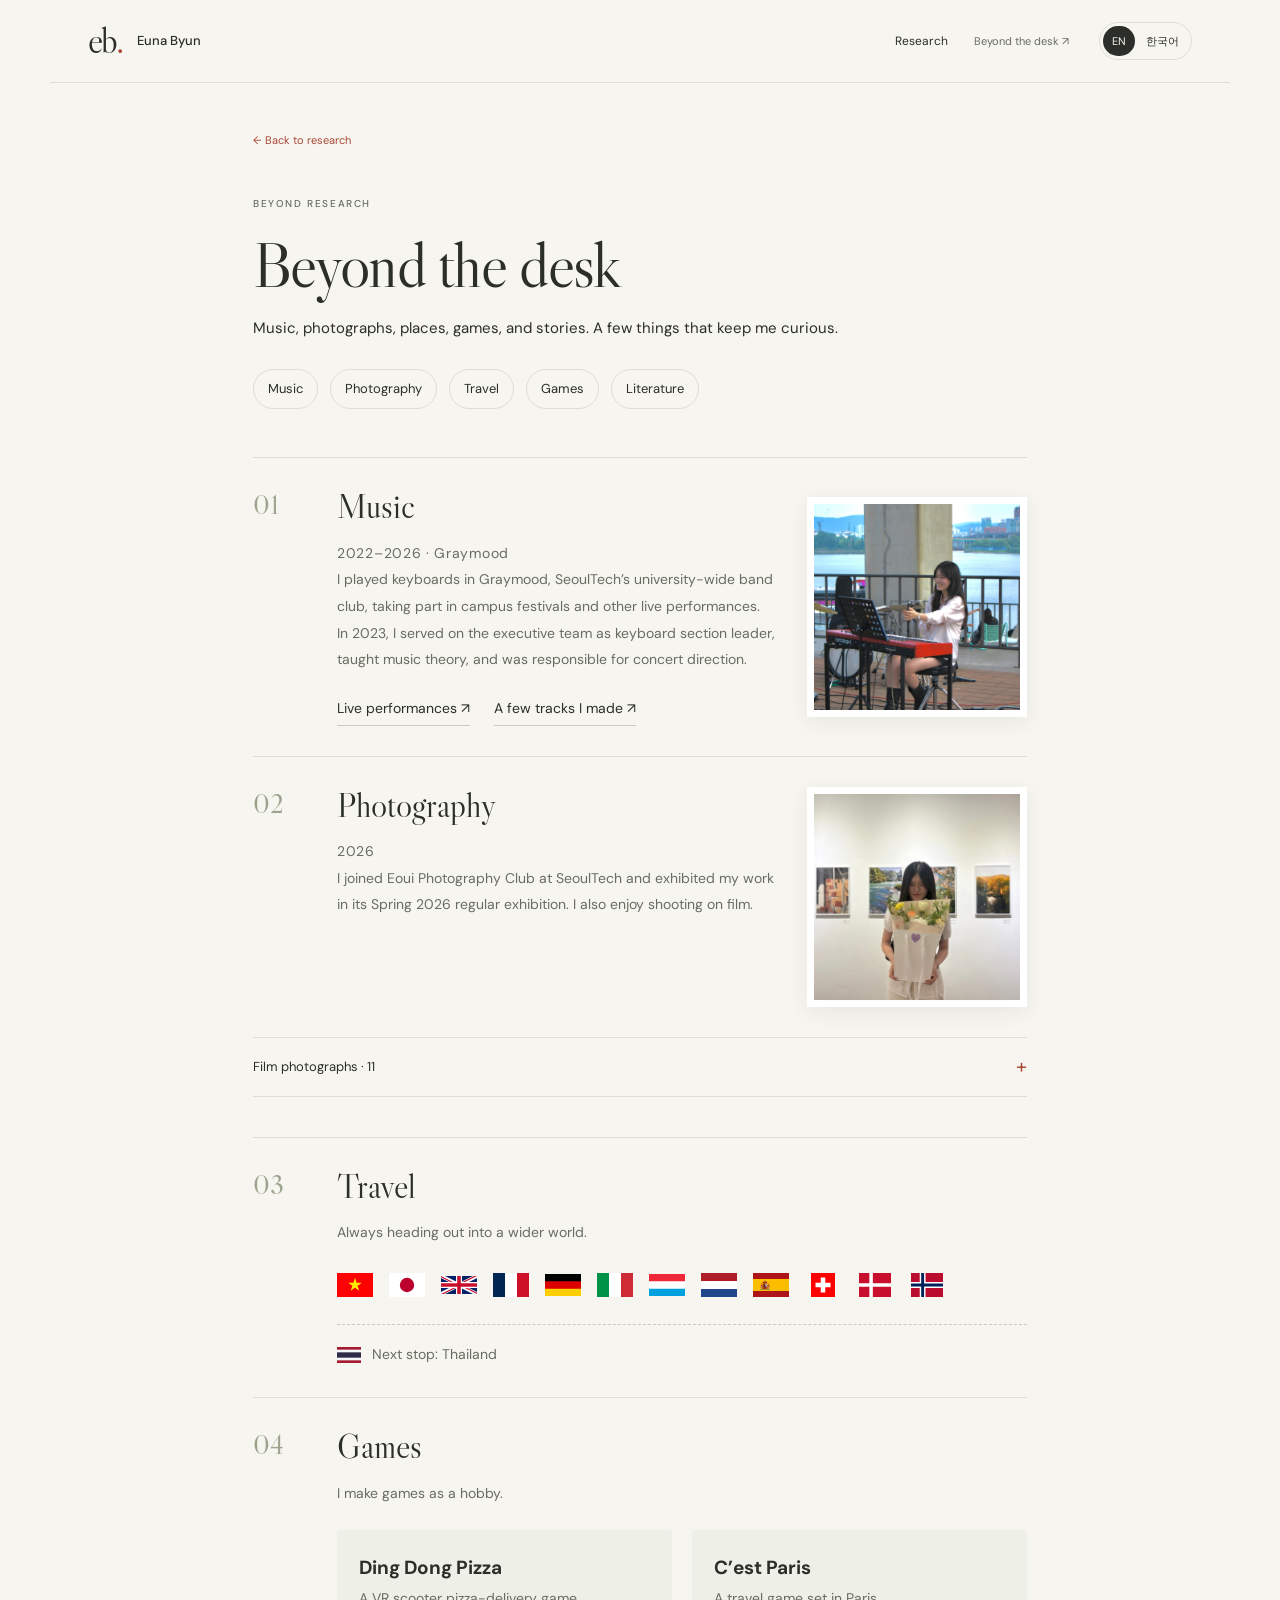
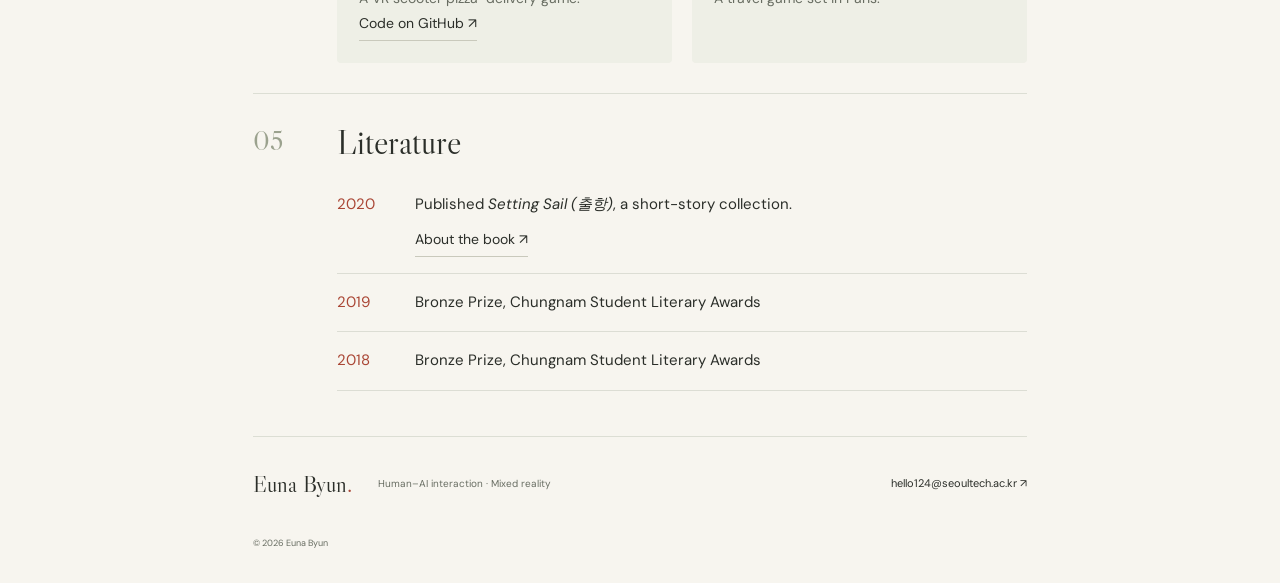
==== commit 9e27506c: "Use single-slot research galleries, hide Projects navigation, and remove architecture image" ====
--- a/personal.html
+++ b/personal.html
@@ -1,3 +1,3 @@
 <!DOCTYPE html>
-<html lang="en"><head><meta charset="utf-8"/><meta content="width=device-width,initial-scale=1" name="viewport"/><title>Beyond the desk | Euna Byun</title><meta content="Euna Byun studies human–AI interaction, information seeking, and mixed reality. Research and publications." name="description"/><link href="research.css" rel="stylesheet"/></head><body><a class="skip" href="#personal">Skip to content</a><div aria-hidden="true" class="reading-progress"></div><header><a class="brand" href="index.html"><span class="brand-mark">eb<span>.</span></span><span>Euna Byun</span></a><nav aria-label="Main navigation"><a href="index.html#publications"><span lang="en">Research</span><span lang="ko">연구</span></a><a href="projects.html"><span lang="en">Projects</span><span lang="ko">프로젝트</span></a><a class="personal-nav" href="personal.html"><span lang="en">Beyond the desk</span><span lang="ko">연구 밖의 나</span> <span class="arrow">↗</span></a></nav><div aria-label="Language" class="languages" role="group"><button aria-pressed="true" data-language="en">EN</button><button aria-pressed="false" data-language="ko">한국어</button></div></header>
+<html lang="en"><head><meta charset="utf-8"/><meta content="width=device-width,initial-scale=1" name="viewport"/><title>Beyond the desk | Euna Byun</title><meta content="Euna Byun studies human–AI interaction, information seeking, and mixed reality. Research and publications." name="description"/><link href="research.css" rel="stylesheet"/></head><body><a class="skip" href="#personal">Skip to content</a><div aria-hidden="true" class="reading-progress"></div><header><a class="brand" href="index.html"><span class="brand-mark">eb<span>.</span></span><span>Euna Byun</span></a><nav aria-label="Main navigation"><a href="index.html#publications"><span lang="en">Research</span><span lang="ko">연구</span></a><a class="personal-nav" href="personal.html"><span lang="en">Beyond the desk</span><span lang="ko">연구 밖의 나</span> <span class="arrow">↗</span></a></nav><div aria-label="Language" class="languages" role="group"><button aria-pressed="true" data-language="en">EN</button><button aria-pressed="false" data-language="ko">한국어</button></div></header>
 <main class="personal-page" id="personal"><a class="back-link" href="index.html"><span lang="en">← Back to research</span><span lang="ko">← 연구 소개로</span></a><p class="eyebrow"><span lang="en">Beyond research</span><span lang="ko">연구 밖의 이야기</span></p><h1><span lang="en">Beyond the desk</span><span lang="ko">연구 밖의 나</span></h1><p><span lang="en">Music, photographs, places, games, and stories. A few things that keep me curious.</span><span lang="ko">음악과 사진, 여행과 게임, 그리고 이야기. 연구 밖에서 나의 호기심이 향하는 곳들입니다.</span></p><div class="interest-jumps"><a href="#music"><span lang="en">Music</span><span lang="ko">음악</span></a><a href="#photography"><span lang="en">Photography</span><span lang="ko">사진</span></a><a href="#travel"><span lang="en">Travel</span><span lang="ko">여행</span></a><a href="#games"><span lang="en">Games</span><span lang="ko">게임</span></a><a href="#literature"><span lang="en">Literature</span><span lang="ko">문학</span></a></div><section class="interest photo-interest" id="music"><span class="interest-number">01</span><div><h2><span lang="en">Music</span><span lang="ko">음악</span></h2><p class="interest-date">2022–2026 · Graymood</p><p><span lang="en">I played keyboards in Graymood, SeoulTech’s university-wide band club, taking part in campus festivals and other live performances.</span><span lang="ko">서울과학기술대학교 중앙 밴드 동아리 Graymood에서 키보드 파트로 활동하며 학교 축제 등 다양한 공연에 참여했습니다.</span></p><p><span lang="en">In 2023, I served on the executive team as keyboard section leader, taught music theory, and was responsible for concert direction.</span><span lang="ko">2023년에는 키보드 파트장으로 임원진을 맡아 화성학 수업을 진행하고 공연 감독부를 담당했습니다.</span></p><div class="interest-links"><a class="interest-link" href="https://youtube.com/playlist?list=PLIJFQ7l4YhR_39dsod716gtRx3qSEJ1hB" target="_blank" rel="noopener"><span lang="en">Live performances</span><span lang="ko">공연영상 모음</span> ↗</a><a class="interest-link" href="https://on.soundcloud.com/s4mWB8GblSfs7whymC" target="_blank" rel="noopener"><span lang="en">A few tracks I made</span><span lang="ko">가볍게 작업한 곡들</span> ↗</a></div></div><figure class="interest-portrait"><img src="profile2.jpg" alt="Euna playing keyboards at a live performance" loading="lazy"></figure></section><section class="interest photo-interest" id="photography"><span class="interest-number">02</span><div><h2><span lang="en">Photography</span><span lang="ko">사진</span></h2><p class="interest-date">2026</p><p><span lang="en">I joined Eoui Photography Club at SeoulTech and exhibited my work in its Spring 2026 regular exhibition. I also enjoy shooting on film.</span><span lang="ko">서울과학기술대학교 중앙동아리 어의사진반에서 활동하며 2026년 1학기 정기사진전에 출품했습니다. 필름카메라로 사진을 찍는 것도 좋아합니다.</span></p></div><figure class="interest-portrait"><img src="profile1.jpg?v=2" alt="Euna at the photography exhibition" loading="lazy"></figure></section><details class="gallery-disclosure"><summary><span lang="en">Film photographs · 11</span><span lang="ko">필름 사진 · 11장</span><span class="toggle-sign" aria-hidden="true">+</span></summary><div class="film-gallery" aria-label="Film photography"><button class="film-photo" data-photo="assets/film/000001.webp" aria-label="View film photograph 1"><img src="assets/film/000001.webp" alt="Film photograph 1" loading="lazy" width="2048" height="1372"><span>01</span></button><button class="film-photo" data-photo="assets/film/000007.webp" aria-label="View film photograph 2"><img src="assets/film/000007.webp" alt="Film photograph 2" loading="lazy" width="2048" height="1372"><span>02</span></button><button class="film-photo" data-photo="assets/film/000008.webp" aria-label="View film photograph 3"><img src="assets/film/000008.webp" alt="Film photograph 3" loading="lazy" width="2048" height="1372"><span>03</span></button><button class="film-photo" data-photo="assets/film/000011.webp" aria-label="View film photograph 4"><img src="assets/film/000011.webp" alt="Film photograph 4" loading="lazy" width="2048" height="1372"><span>04</span></button><button class="film-photo" data-photo="assets/film/000013.webp" aria-label="View film photograph 5"><img src="assets/film/000013.webp" alt="Film photograph 5" loading="lazy" width="2048" height="1372"><span>05</span></button><button class="film-photo" data-photo="assets/film/000014.webp" aria-label="View film photograph 6"><img src="assets/film/000014.webp" alt="Film photograph 6" loading="lazy" width="2048" height="1372"><span>06</span></button><button class="film-photo" data-photo="assets/film/000016.webp" aria-label="View film photograph 7"><img src="assets/film/000016.webp" alt="Film photograph 7" loading="lazy" width="2048" height="1372"><span>07</span></button><button class="film-photo" data-photo="assets/film/000017.webp" aria-label="View film photograph 8"><img src="assets/film/000017.webp" alt="Film photograph 8" loading="lazy" width="2048" height="1372"><span>08</span></button><button class="film-photo" data-photo="assets/film/000019.webp" aria-label="View film photograph 9"><img src="assets/film/000019.webp" alt="Film photograph 9" loading="lazy" width="2048" height="1372"><span>09</span></button><button class="film-photo" data-photo="assets/film/000020.webp" aria-label="View film photograph 10"><img src="assets/film/000020.webp" alt="Film photograph 10" loading="lazy" width="2048" height="1372"><span>10</span></button><button class="film-photo" data-photo="assets/film/000024.webp" aria-label="View film photograph 11"><img src="assets/film/000024.webp" alt="Film photograph 11" loading="lazy" width="2048" height="1372"><span>11</span></button></div></details><section class="interest" id="travel"><span class="interest-number">03</span><div><h2><span lang="en">Travel</span><span lang="ko">여행</span></h2><p><span lang="en">Always heading out into a wider world.</span><span lang="ko">늘 더 넓은 세상으로 나아갑니다.</span></p><ol class="countries"><li><img class="flag" src="assets/flags/vn.svg" alt="Vietnam / 베트남" title="Vietnam / 베트남" width="36" height="24"></li><li><img class="flag" src="assets/flags/jp.svg" alt="Japan / 일본" title="Japan / 일본" width="36" height="24"></li><li><img class="flag" src="assets/flags/gb.svg" alt="United Kingdom / 영국" title="United Kingdom / 영국" width="36" height="24"></li><li><img class="flag" src="assets/flags/fr.svg" alt="France / 프랑스" title="France / 프랑스" width="36" height="24"></li><li><img class="flag" src="assets/flags/de.svg" alt="Germany / 독일" title="Germany / 독일" width="36" height="24"></li><li><img class="flag" src="assets/flags/it.svg" alt="Italy / 이탈리아" title="Italy / 이탈리아" width="36" height="24"></li><li><img class="flag" src="assets/flags/lu.svg" alt="Luxembourg / 룩셈부르크" title="Luxembourg / 룩셈부르크" width="36" height="24"></li><li><img class="flag" src="assets/flags/nl.svg" alt="Netherlands / 네덜란드" title="Netherlands / 네덜란드" width="36" height="24"></li><li><img class="flag" src="assets/flags/es.svg" alt="Spain / 스페인" title="Spain / 스페인" width="36" height="24"></li><li><img class="flag" src="assets/flags/ch.svg" alt="Switzerland / 스위스" title="Switzerland / 스위스" width="36" height="24"></li><li><img class="flag" src="assets/flags/dk.svg" alt="Denmark / 덴마크" title="Denmark / 덴마크" width="36" height="24"></li><li><img class="flag" src="assets/flags/no.svg" alt="Norway / 노르웨이" title="Norway / 노르웨이" width="36" height="24"></li></ol><p class="next-stop"><img class="flag next-flag" src="assets/flags/th.svg" alt="Thailand / 태국" width="24" height="16"> <span lang="en">Next stop: Thailand</span><span lang="ko">다음 여행: 태국</span></p></div></section><section class="interest" id="games"><span class="interest-number">04</span><div><h2><span lang="en">Games</span><span lang="ko">게임</span></h2><p><span lang="en">I make games as a hobby.</span><span lang="ko">취미로 게임을 개발합니다.</span></p><div class="game-list"><article><h3>Ding Dong Pizza</h3><p><span lang="en">A VR scooter pizza-delivery game.</span><span lang="ko">VR 스쿠터 피자 배달 게임.</span></p><a class="interest-link" href="https://github.com/TPRPT/VR_Lab" target="_blank" rel="noopener"><span lang="en">Code on GitHub</span><span lang="ko">GitHub 코드</span> ↗</a></article><article><h3>C’est Paris</h3><p><span lang="en">A travel game set in Paris.</span><span lang="ko">파리 여행 게임.</span></p></article></div></div></section><section class="interest" id="literature"><span class="interest-number">05</span><div><h2><span lang="en">Literature</span><span lang="ko">문학</span></h2><ul class="writing-list"><li><time>2020</time><div><span lang="en">Published <em>Setting Sail (출항)</em>, a short-story collection.</span><span lang="ko">단편소설집 <em>『출항』</em> 출판</span><br><a class="interest-link" href="https://search.shopping.naver.com/book/catalog/32466714937" target="_blank" rel="noopener"><span lang="en">About the book</span><span lang="ko">책 소개</span> ↗</a></div></li><li><time>2019</time><div><span lang="en">Bronze Prize, Chungnam Student Literary Awards</span><span lang="ko">충남학생문학상 동상</span></div></li><li><time>2018</time><div><span lang="en">Bronze Prize, Chungnam Student Literary Awards</span><span lang="ko">충남학생문학상 동상</span></div></li></ul></div></section><footer><a class="footer-name" href="index.html">Euna Byun<span>.</span></a><p><span lang="en">Human–AI interaction · Mixed reality</span><span lang="ko">인간–AI 상호작용 · 혼합현실</span></p><a href="mailto:hello124@seoultech.ac.kr">hello124@seoultech.ac.kr ↗</a><span class="copyright">© 2026 Euna Byun</span></footer></main><script src="script.js" defer></script><dialog id="photo-dialog" aria-label="Film photograph"><button class="photo-close" aria-label="Close">×</button><img alt=""><div class="photo-controls"><button class="photo-prev" aria-label="Previous photograph">←</button><span id="photo-position" aria-live="polite"></span><button class="photo-next" aria-label="Next photograph">→</button></div></dialog></body></html>
--- a/research.css
+++ b/research.css
@@ -17,3 +17,19 @@
 
 
 .research-gallery{display:grid;grid-template-columns:minmax(0,1fr);gap:12px;margin:0 0 20px}.research-gallery .research-figure{margin:0}.research-figure button{display:block;width:100%;padding:0;border:1px solid var(--line);border-radius:3px;background:#f0f0e9;cursor:zoom-in;overflow:hidden}.research-figure button:focus-visible{outline:2px solid var(--red);outline-offset:4px}.research-gallery img{height:auto;max-height:230px;object-fit:contain}.photo-caption{text-align:center;font-size:12px;color:var(--muted);margin:10px 0 0}#photo-dialog>img{max-height:70vh}.course-project{padding:32px 0;border-top:1px solid var(--line)}.course-project h2{font:30px/1.2 var(--serif);margin:10px 0 16px}.course-project p{max-width:760px;line-height:1.8}.course-project .project-stack{font-size:12px;color:var(--red)}.course-project details{margin-top:18px}.course-project summary{cursor:pointer;font-size:13px}.projects-page .personal-intro{margin:20px 0 40px}@media(max-width:560px){header{height:auto;min-height:80px;flex-wrap:wrap;gap:10px;padding-top:12px;padding-bottom:12px}header nav{order:3;width:100%;justify-content:space-between;gap:8px}header .languages{margin-left:auto}.course-project h2{font-size:25px}}
+
+/* A consistent, borderless white stage with a single visible slide per card. */
+.research-gallery{display:block;margin:0 0 20px}
+.research-gallery .research-figure[hidden]{display:none}
+.research-gallery .research-figure button{background:#fff;border:0;border-radius:0;box-shadow:none}
+.research-gallery .research-figure img{width:100%;height:210px;max-height:none;object-fit:contain;background:#fff;border:0;box-shadow:none}
+.research-gallery .research-figure figcaption{min-height:32px;margin-top:10px}
+.research-gallery-controls{display:flex;align-items:center;justify-content:center;gap:18px;margin-top:6px}
+.research-gallery-controls button{border:0;background:transparent;padding:4px 12px;color:var(--muted);font-size:19px;line-height:1.4;cursor:pointer}
+.research-gallery-controls button:hover{color:var(--red)}
+.research-gallery-controls button:focus-visible{outline:2px solid var(--red);outline-offset:2px}
+.research-position{font-size:11px;font-variant-numeric:tabular-nums;color:var(--muted);min-width:36px;text-align:center}
+#photo-dialog{background:#fff}
+#photo-dialog>img{background:#fff;border:0;box-shadow:none}
+@media(max-width:720px){.research-gallery .research-figure img{height:200px}}
+
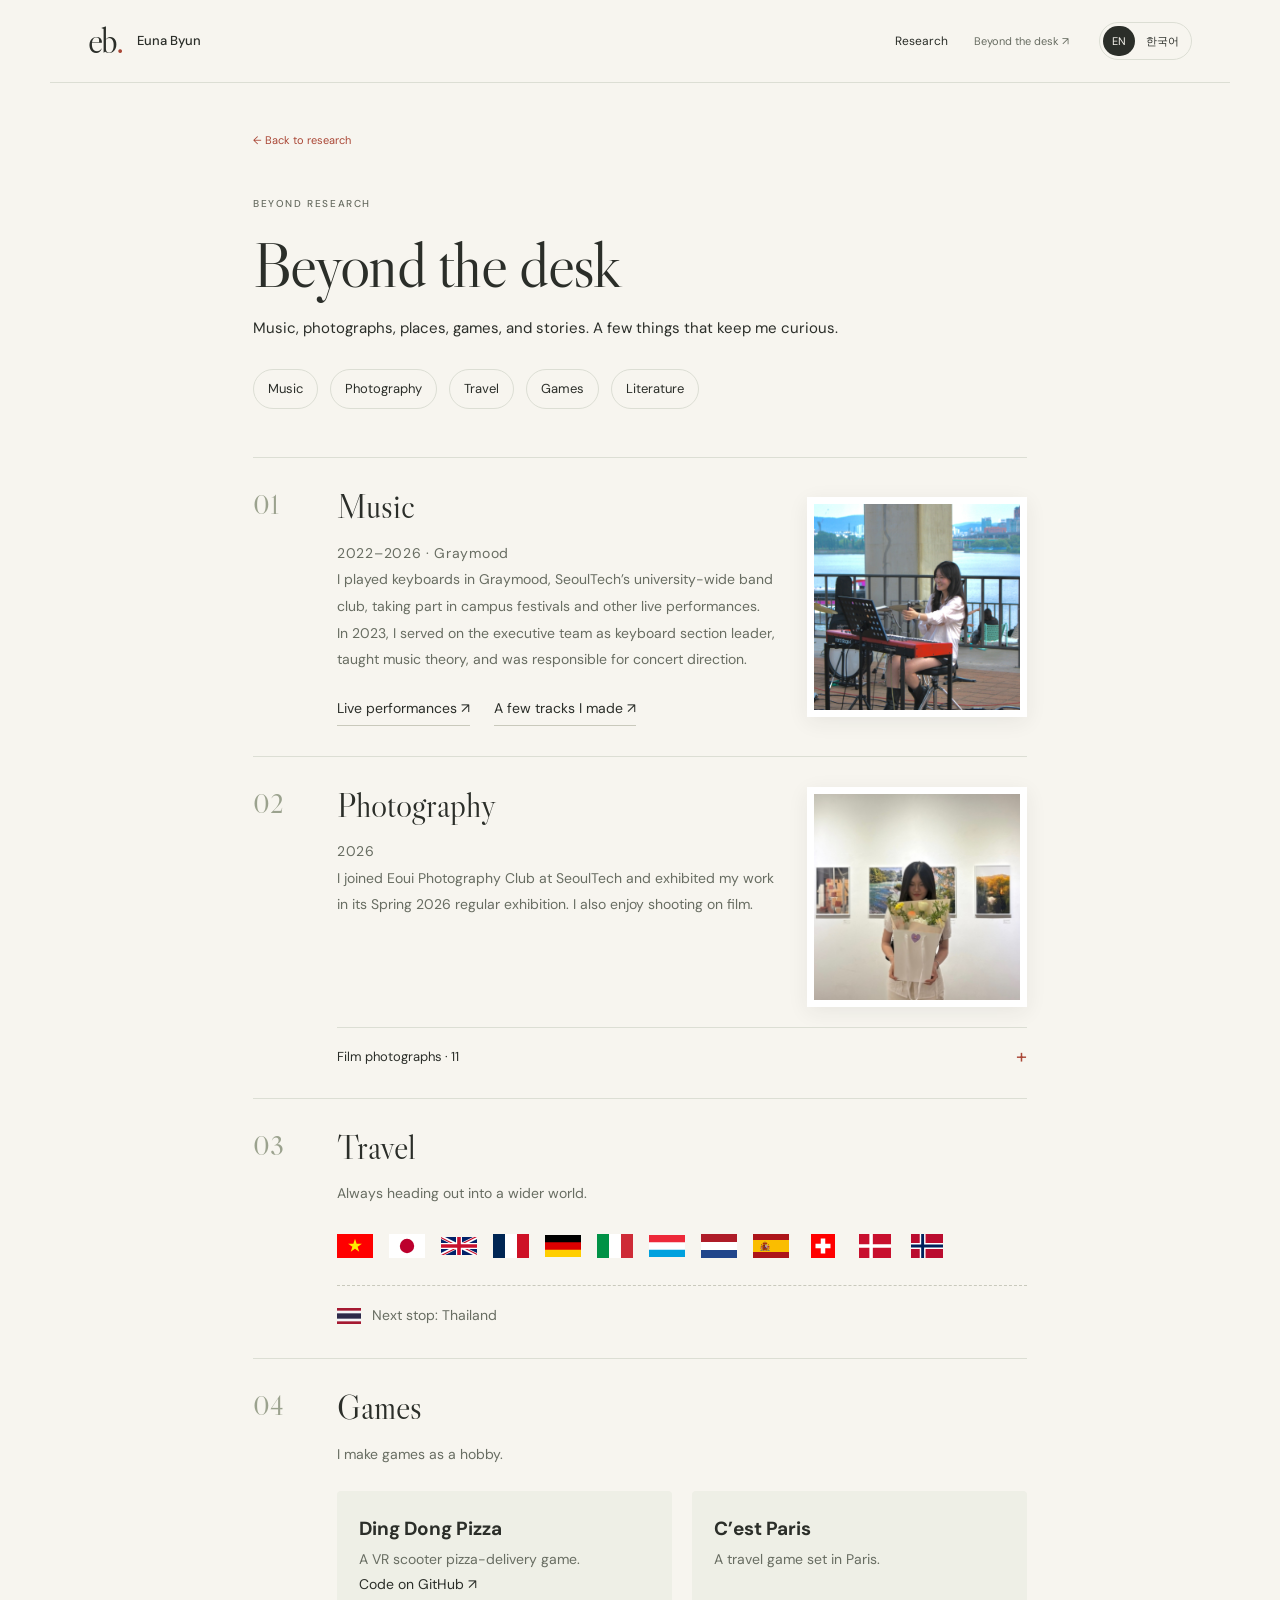
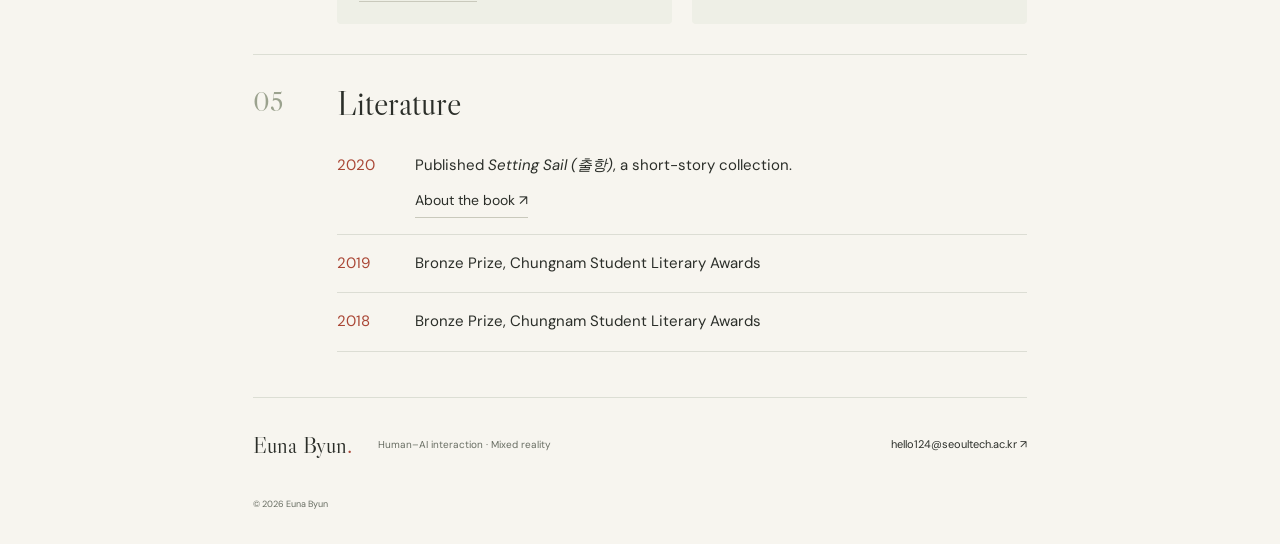
==== commit ab6ad609: "Align abstract toggle with paper link and nest film gallery Put the abstract toggle on the same line" ====
--- a/personal.html
+++ b/personal.html
@@ -1,3 +1,3 @@
 <!DOCTYPE html>
 <html lang="en"><head><meta charset="utf-8"/><meta content="width=device-width,initial-scale=1" name="viewport"/><title>Beyond the desk | Euna Byun</title><meta content="Euna Byun studies human–AI interaction, information seeking, and mixed reality. Research and publications." name="description"/><link href="research.css" rel="stylesheet"/></head><body><a class="skip" href="#personal">Skip to content</a><div aria-hidden="true" class="reading-progress"></div><header><a class="brand" href="index.html"><span class="brand-mark">eb<span>.</span></span><span>Euna Byun</span></a><nav aria-label="Main navigation"><a href="index.html#publications"><span lang="en">Research</span><span lang="ko">연구</span></a><a class="personal-nav" href="personal.html"><span lang="en">Beyond the desk</span><span lang="ko">연구 밖의 나</span> <span class="arrow">↗</span></a></nav><div aria-label="Language" class="languages" role="group"><button aria-pressed="true" data-language="en">EN</button><button aria-pressed="false" data-language="ko">한국어</button></div></header>
-<main class="personal-page" id="personal"><a class="back-link" href="index.html"><span lang="en">← Back to research</span><span lang="ko">← 연구 소개로</span></a><p class="eyebrow"><span lang="en">Beyond research</span><span lang="ko">연구 밖의 이야기</span></p><h1><span lang="en">Beyond the desk</span><span lang="ko">연구 밖의 나</span></h1><p><span lang="en">Music, photographs, places, games, and stories. A few things that keep me curious.</span><span lang="ko">음악과 사진, 여행과 게임, 그리고 이야기. 연구 밖에서 나의 호기심이 향하는 곳들입니다.</span></p><div class="interest-jumps"><a href="#music"><span lang="en">Music</span><span lang="ko">음악</span></a><a href="#photography"><span lang="en">Photography</span><span lang="ko">사진</span></a><a href="#travel"><span lang="en">Travel</span><span lang="ko">여행</span></a><a href="#games"><span lang="en">Games</span><span lang="ko">게임</span></a><a href="#literature"><span lang="en">Literature</span><span lang="ko">문학</span></a></div><section class="interest photo-interest" id="music"><span class="interest-number">01</span><div><h2><span lang="en">Music</span><span lang="ko">음악</span></h2><p class="interest-date">2022–2026 · Graymood</p><p><span lang="en">I played keyboards in Graymood, SeoulTech’s university-wide band club, taking part in campus festivals and other live performances.</span><span lang="ko">서울과학기술대학교 중앙 밴드 동아리 Graymood에서 키보드 파트로 활동하며 학교 축제 등 다양한 공연에 참여했습니다.</span></p><p><span lang="en">In 2023, I served on the executive team as keyboard section leader, taught music theory, and was responsible for concert direction.</span><span lang="ko">2023년에는 키보드 파트장으로 임원진을 맡아 화성학 수업을 진행하고 공연 감독부를 담당했습니다.</span></p><div class="interest-links"><a class="interest-link" href="https://youtube.com/playlist?list=PLIJFQ7l4YhR_39dsod716gtRx3qSEJ1hB" target="_blank" rel="noopener"><span lang="en">Live performances</span><span lang="ko">공연영상 모음</span> ↗</a><a class="interest-link" href="https://on.soundcloud.com/s4mWB8GblSfs7whymC" target="_blank" rel="noopener"><span lang="en">A few tracks I made</span><span lang="ko">가볍게 작업한 곡들</span> ↗</a></div></div><figure class="interest-portrait"><img src="profile2.jpg" alt="Euna playing keyboards at a live performance" loading="lazy"></figure></section><section class="interest photo-interest" id="photography"><span class="interest-number">02</span><div><h2><span lang="en">Photography</span><span lang="ko">사진</span></h2><p class="interest-date">2026</p><p><span lang="en">I joined Eoui Photography Club at SeoulTech and exhibited my work in its Spring 2026 regular exhibition. I also enjoy shooting on film.</span><span lang="ko">서울과학기술대학교 중앙동아리 어의사진반에서 활동하며 2026년 1학기 정기사진전에 출품했습니다. 필름카메라로 사진을 찍는 것도 좋아합니다.</span></p></div><figure class="interest-portrait"><img src="profile1.jpg?v=2" alt="Euna at the photography exhibition" loading="lazy"></figure></section><details class="gallery-disclosure"><summary><span lang="en">Film photographs · 11</span><span lang="ko">필름 사진 · 11장</span><span class="toggle-sign" aria-hidden="true">+</span></summary><div class="film-gallery" aria-label="Film photography"><button class="film-photo" data-photo="assets/film/000001.webp" aria-label="View film photograph 1"><img src="assets/film/000001.webp" alt="Film photograph 1" loading="lazy" width="2048" height="1372"><span>01</span></button><button class="film-photo" data-photo="assets/film/000007.webp" aria-label="View film photograph 2"><img src="assets/film/000007.webp" alt="Film photograph 2" loading="lazy" width="2048" height="1372"><span>02</span></button><button class="film-photo" data-photo="assets/film/000008.webp" aria-label="View film photograph 3"><img src="assets/film/000008.webp" alt="Film photograph 3" loading="lazy" width="2048" height="1372"><span>03</span></button><button class="film-photo" data-photo="assets/film/000011.webp" aria-label="View film photograph 4"><img src="assets/film/000011.webp" alt="Film photograph 4" loading="lazy" width="2048" height="1372"><span>04</span></button><button class="film-photo" data-photo="assets/film/000013.webp" aria-label="View film photograph 5"><img src="assets/film/000013.webp" alt="Film photograph 5" loading="lazy" width="2048" height="1372"><span>05</span></button><button class="film-photo" data-photo="assets/film/000014.webp" aria-label="View film photograph 6"><img src="assets/film/000014.webp" alt="Film photograph 6" loading="lazy" width="2048" height="1372"><span>06</span></button><button class="film-photo" data-photo="assets/film/000016.webp" aria-label="View film photograph 7"><img src="assets/film/000016.webp" alt="Film photograph 7" loading="lazy" width="2048" height="1372"><span>07</span></button><button class="film-photo" data-photo="assets/film/000017.webp" aria-label="View film photograph 8"><img src="assets/film/000017.webp" alt="Film photograph 8" loading="lazy" width="2048" height="1372"><span>08</span></button><button class="film-photo" data-photo="assets/film/000019.webp" aria-label="View film photograph 9"><img src="assets/film/000019.webp" alt="Film photograph 9" loading="lazy" width="2048" height="1372"><span>09</span></button><button class="film-photo" data-photo="assets/film/000020.webp" aria-label="View film photograph 10"><img src="assets/film/000020.webp" alt="Film photograph 10" loading="lazy" width="2048" height="1372"><span>10</span></button><button class="film-photo" data-photo="assets/film/000024.webp" aria-label="View film photograph 11"><img src="assets/film/000024.webp" alt="Film photograph 11" loading="lazy" width="2048" height="1372"><span>11</span></button></div></details><section class="interest" id="travel"><span class="interest-number">03</span><div><h2><span lang="en">Travel</span><span lang="ko">여행</span></h2><p><span lang="en">Always heading out into a wider world.</span><span lang="ko">늘 더 넓은 세상으로 나아갑니다.</span></p><ol class="countries"><li><img class="flag" src="assets/flags/vn.svg" alt="Vietnam / 베트남" title="Vietnam / 베트남" width="36" height="24"></li><li><img class="flag" src="assets/flags/jp.svg" alt="Japan / 일본" title="Japan / 일본" width="36" height="24"></li><li><img class="flag" src="assets/flags/gb.svg" alt="United Kingdom / 영국" title="United Kingdom / 영국" width="36" height="24"></li><li><img class="flag" src="assets/flags/fr.svg" alt="France / 프랑스" title="France / 프랑스" width="36" height="24"></li><li><img class="flag" src="assets/flags/de.svg" alt="Germany / 독일" title="Germany / 독일" width="36" height="24"></li><li><img class="flag" src="assets/flags/it.svg" alt="Italy / 이탈리아" title="Italy / 이탈리아" width="36" height="24"></li><li><img class="flag" src="assets/flags/lu.svg" alt="Luxembourg / 룩셈부르크" title="Luxembourg / 룩셈부르크" width="36" height="24"></li><li><img class="flag" src="assets/flags/nl.svg" alt="Netherlands / 네덜란드" title="Netherlands / 네덜란드" width="36" height="24"></li><li><img class="flag" src="assets/flags/es.svg" alt="Spain / 스페인" title="Spain / 스페인" width="36" height="24"></li><li><img class="flag" src="assets/flags/ch.svg" alt="Switzerland / 스위스" title="Switzerland / 스위스" width="36" height="24"></li><li><img class="flag" src="assets/flags/dk.svg" alt="Denmark / 덴마크" title="Denmark / 덴마크" width="36" height="24"></li><li><img class="flag" src="assets/flags/no.svg" alt="Norway / 노르웨이" title="Norway / 노르웨이" width="36" height="24"></li></ol><p class="next-stop"><img class="flag next-flag" src="assets/flags/th.svg" alt="Thailand / 태국" width="24" height="16"> <span lang="en">Next stop: Thailand</span><span lang="ko">다음 여행: 태국</span></p></div></section><section class="interest" id="games"><span class="interest-number">04</span><div><h2><span lang="en">Games</span><span lang="ko">게임</span></h2><p><span lang="en">I make games as a hobby.</span><span lang="ko">취미로 게임을 개발합니다.</span></p><div class="game-list"><article><h3>Ding Dong Pizza</h3><p><span lang="en">A VR scooter pizza-delivery game.</span><span lang="ko">VR 스쿠터 피자 배달 게임.</span></p><a class="interest-link" href="https://github.com/TPRPT/VR_Lab" target="_blank" rel="noopener"><span lang="en">Code on GitHub</span><span lang="ko">GitHub 코드</span> ↗</a></article><article><h3>C’est Paris</h3><p><span lang="en">A travel game set in Paris.</span><span lang="ko">파리 여행 게임.</span></p></article></div></div></section><section class="interest" id="literature"><span class="interest-number">05</span><div><h2><span lang="en">Literature</span><span lang="ko">문학</span></h2><ul class="writing-list"><li><time>2020</time><div><span lang="en">Published <em>Setting Sail (출항)</em>, a short-story collection.</span><span lang="ko">단편소설집 <em>『출항』</em> 출판</span><br><a class="interest-link" href="https://search.shopping.naver.com/book/catalog/32466714937" target="_blank" rel="noopener"><span lang="en">About the book</span><span lang="ko">책 소개</span> ↗</a></div></li><li><time>2019</time><div><span lang="en">Bronze Prize, Chungnam Student Literary Awards</span><span lang="ko">충남학생문학상 동상</span></div></li><li><time>2018</time><div><span lang="en">Bronze Prize, Chungnam Student Literary Awards</span><span lang="ko">충남학생문학상 동상</span></div></li></ul></div></section><footer><a class="footer-name" href="index.html">Euna Byun<span>.</span></a><p><span lang="en">Human–AI interaction · Mixed reality</span><span lang="ko">인간–AI 상호작용 · 혼합현실</span></p><a href="mailto:hello124@seoultech.ac.kr">hello124@seoultech.ac.kr ↗</a><span class="copyright">© 2026 Euna Byun</span></footer></main><script src="script.js" defer></script><dialog id="photo-dialog" aria-label="Film photograph"><button class="photo-close" aria-label="Close">×</button><img alt=""><div class="photo-controls"><button class="photo-prev" aria-label="Previous photograph">←</button><span id="photo-position" aria-live="polite"></span><button class="photo-next" aria-label="Next photograph">→</button></div></dialog></body></html>
+<main class="personal-page" id="personal"><a class="back-link" href="index.html"><span lang="en">← Back to research</span><span lang="ko">← 연구 소개로</span></a><p class="eyebrow"><span lang="en">Beyond research</span><span lang="ko">연구 밖의 이야기</span></p><h1><span lang="en">Beyond the desk</span><span lang="ko">연구 밖의 나</span></h1><p><span lang="en">Music, photographs, places, games, and stories. A few things that keep me curious.</span><span lang="ko">음악과 사진, 여행과 게임, 그리고 이야기. 연구 밖에서 나의 호기심이 향하는 곳들입니다.</span></p><div class="interest-jumps"><a href="#music"><span lang="en">Music</span><span lang="ko">음악</span></a><a href="#photography"><span lang="en">Photography</span><span lang="ko">사진</span></a><a href="#travel"><span lang="en">Travel</span><span lang="ko">여행</span></a><a href="#games"><span lang="en">Games</span><span lang="ko">게임</span></a><a href="#literature"><span lang="en">Literature</span><span lang="ko">문학</span></a></div><section class="interest photo-interest" id="music"><span class="interest-number">01</span><div><h2><span lang="en">Music</span><span lang="ko">음악</span></h2><p class="interest-date">2022–2026 · Graymood</p><p><span lang="en">I played keyboards in Graymood, SeoulTech’s university-wide band club, taking part in campus festivals and other live performances.</span><span lang="ko">서울과학기술대학교 중앙 밴드 동아리 Graymood에서 키보드 파트로 활동하며 학교 축제 등 다양한 공연에 참여했습니다.</span></p><p><span lang="en">In 2023, I served on the executive team as keyboard section leader, taught music theory, and was responsible for concert direction.</span><span lang="ko">2023년에는 키보드 파트장으로 임원진을 맡아 화성학 수업을 진행하고 공연 감독부를 담당했습니다.</span></p><div class="interest-links"><a class="interest-link" href="https://youtube.com/playlist?list=PLIJFQ7l4YhR_39dsod716gtRx3qSEJ1hB" target="_blank" rel="noopener"><span lang="en">Live performances</span><span lang="ko">공연영상 모음</span> ↗</a><a class="interest-link" href="https://on.soundcloud.com/s4mWB8GblSfs7whymC" target="_blank" rel="noopener"><span lang="en">A few tracks I made</span><span lang="ko">가볍게 작업한 곡들</span> ↗</a></div></div><figure class="interest-portrait"><img src="profile2.jpg" alt="Euna playing keyboards at a live performance" loading="lazy"></figure></section><section class="interest photo-interest" id="photography"><span class="interest-number">02</span><div><h2><span lang="en">Photography</span><span lang="ko">사진</span></h2><p class="interest-date">2026</p><p><span lang="en">I joined Eoui Photography Club at SeoulTech and exhibited my work in its Spring 2026 regular exhibition. I also enjoy shooting on film.</span><span lang="ko">서울과학기술대학교 중앙동아리 어의사진반에서 활동하며 2026년 1학기 정기사진전에 출품했습니다. 필름카메라로 사진을 찍는 것도 좋아합니다.</span></p></div><figure class="interest-portrait"><img src="profile1.jpg?v=2" alt="Euna at the photography exhibition" loading="lazy"></figure><details class="gallery-disclosure"><summary><span lang="en">Film photographs · 11</span><span lang="ko">필름 사진 · 11장</span><span class="toggle-sign" aria-hidden="true">+</span></summary><div class="film-gallery" aria-label="Film photography"><button class="film-photo" data-photo="assets/film/000001.webp" aria-label="View film photograph 1"><img src="assets/film/000001.webp" alt="Film photograph 1" loading="lazy" width="2048" height="1372"><span>01</span></button><button class="film-photo" data-photo="assets/film/000007.webp" aria-label="View film photograph 2"><img src="assets/film/000007.webp" alt="Film photograph 2" loading="lazy" width="2048" height="1372"><span>02</span></button><button class="film-photo" data-photo="assets/film/000008.webp" aria-label="View film photograph 3"><img src="assets/film/000008.webp" alt="Film photograph 3" loading="lazy" width="2048" height="1372"><span>03</span></button><button class="film-photo" data-photo="assets/film/000011.webp" aria-label="View film photograph 4"><img src="assets/film/000011.webp" alt="Film photograph 4" loading="lazy" width="2048" height="1372"><span>04</span></button><button class="film-photo" data-photo="assets/film/000013.webp" aria-label="View film photograph 5"><img src="assets/film/000013.webp" alt="Film photograph 5" loading="lazy" width="2048" height="1372"><span>05</span></button><button class="film-photo" data-photo="assets/film/000014.webp" aria-label="View film photograph 6"><img src="assets/film/000014.webp" alt="Film photograph 6" loading="lazy" width="2048" height="1372"><span>06</span></button><button class="film-photo" data-photo="assets/film/000016.webp" aria-label="View film photograph 7"><img src="assets/film/000016.webp" alt="Film photograph 7" loading="lazy" width="2048" height="1372"><span>07</span></button><button class="film-photo" data-photo="assets/film/000017.webp" aria-label="View film photograph 8"><img src="assets/film/000017.webp" alt="Film photograph 8" loading="lazy" width="2048" height="1372"><span>08</span></button><button class="film-photo" data-photo="assets/film/000019.webp" aria-label="View film photograph 9"><img src="assets/film/000019.webp" alt="Film photograph 9" loading="lazy" width="2048" height="1372"><span>09</span></button><button class="film-photo" data-photo="assets/film/000020.webp" aria-label="View film photograph 10"><img src="assets/film/000020.webp" alt="Film photograph 10" loading="lazy" width="2048" height="1372"><span>10</span></button><button class="film-photo" data-photo="assets/film/000024.webp" aria-label="View film photograph 11"><img src="assets/film/000024.webp" alt="Film photograph 11" loading="lazy" width="2048" height="1372"><span>11</span></button></div></details></section><section class="interest" id="travel"><span class="interest-number">03</span><div><h2><span lang="en">Travel</span><span lang="ko">여행</span></h2><p><span lang="en">Always heading out into a wider world.</span><span lang="ko">늘 더 넓은 세상으로 나아갑니다.</span></p><ol class="countries"><li><img class="flag" src="assets/flags/vn.svg" alt="Vietnam / 베트남" title="Vietnam / 베트남" width="36" height="24"></li><li><img class="flag" src="assets/flags/jp.svg" alt="Japan / 일본" title="Japan / 일본" width="36" height="24"></li><li><img class="flag" src="assets/flags/gb.svg" alt="United Kingdom / 영국" title="United Kingdom / 영국" width="36" height="24"></li><li><img class="flag" src="assets/flags/fr.svg" alt="France / 프랑스" title="France / 프랑스" width="36" height="24"></li><li><img class="flag" src="assets/flags/de.svg" alt="Germany / 독일" title="Germany / 독일" width="36" height="24"></li><li><img class="flag" src="assets/flags/it.svg" alt="Italy / 이탈리아" title="Italy / 이탈리아" width="36" height="24"></li><li><img class="flag" src="assets/flags/lu.svg" alt="Luxembourg / 룩셈부르크" title="Luxembourg / 룩셈부르크" width="36" height="24"></li><li><img class="flag" src="assets/flags/nl.svg" alt="Netherlands / 네덜란드" title="Netherlands / 네덜란드" width="36" height="24"></li><li><img class="flag" src="assets/flags/es.svg" alt="Spain / 스페인" title="Spain / 스페인" width="36" height="24"></li><li><img class="flag" src="assets/flags/ch.svg" alt="Switzerland / 스위스" title="Switzerland / 스위스" width="36" height="24"></li><li><img class="flag" src="assets/flags/dk.svg" alt="Denmark / 덴마크" title="Denmark / 덴마크" width="36" height="24"></li><li><img class="flag" src="assets/flags/no.svg" alt="Norway / 노르웨이" title="Norway / 노르웨이" width="36" height="24"></li></ol><p class="next-stop"><img class="flag next-flag" src="assets/flags/th.svg" alt="Thailand / 태국" width="24" height="16"> <span lang="en">Next stop: Thailand</span><span lang="ko">다음 여행: 태국</span></p></div></section><section class="interest" id="games"><span class="interest-number">04</span><div><h2><span lang="en">Games</span><span lang="ko">게임</span></h2><p><span lang="en">I make games as a hobby.</span><span lang="ko">취미로 게임을 개발합니다.</span></p><div class="game-list"><article><h3>Ding Dong Pizza</h3><p><span lang="en">A VR scooter pizza-delivery game.</span><span lang="ko">VR 스쿠터 피자 배달 게임.</span></p><a class="interest-link" href="https://github.com/TPRPT/VR_Lab" target="_blank" rel="noopener"><span lang="en">Code on GitHub</span><span lang="ko">GitHub 코드</span> ↗</a></article><article><h3>C’est Paris</h3><p><span lang="en">A travel game set in Paris.</span><span lang="ko">파리 여행 게임.</span></p></article></div></div></section><section class="interest" id="literature"><span class="interest-number">05</span><div><h2><span lang="en">Literature</span><span lang="ko">문학</span></h2><ul class="writing-list"><li><time>2020</time><div><span lang="en">Published <em>Setting Sail (출항)</em>, a short-story collection.</span><span lang="ko">단편소설집 <em>『출항』</em> 출판</span><br><a class="interest-link" href="https://search.shopping.naver.com/book/catalog/32466714937" target="_blank" rel="noopener"><span lang="en">About the book</span><span lang="ko">책 소개</span> ↗</a></div></li><li><time>2019</time><div><span lang="en">Bronze Prize, Chungnam Student Literary Awards</span><span lang="ko">충남학생문학상 동상</span></div></li><li><time>2018</time><div><span lang="en">Bronze Prize, Chungnam Student Literary Awards</span><span lang="ko">충남학생문학상 동상</span></div></li></ul></div></section><footer><a class="footer-name" href="index.html">Euna Byun<span>.</span></a><p><span lang="en">Human–AI interaction · Mixed reality</span><span lang="ko">인간–AI 상호작용 · 혼합현실</span></p><a href="mailto:hello124@seoultech.ac.kr">hello124@seoultech.ac.kr ↗</a><span class="copyright">© 2026 Euna Byun</span></footer></main><script src="script.js" defer></script><dialog id="photo-dialog" aria-label="Film photograph"><button class="photo-close" aria-label="Close">×</button><img alt=""><div class="photo-controls"><button class="photo-prev" aria-label="Previous photograph">←</button><span id="photo-position" aria-live="polite"></span><button class="photo-next" aria-label="Next photograph">→</button></div></dialog></body></html>
--- a/research.css
+++ b/research.css
@@ -9,27 +9,48 @@
 .gallery-disclosure{margin:0 0 40px;border-top:1px solid var(--line);border-bottom:1px solid var(--line)}.gallery-disclosure>summary{padding:18px 0;display:flex;justify-content:space-between;cursor:pointer;font-size:13px;list-style:none}.gallery-disclosure>summary::-webkit-details-marker{display:none}.gallery-disclosure[open] .toggle-sign{transform:rotate(45deg)}.gallery-disclosure .film-gallery{padding:10px 0 24px}.countries img.flag{display:block;width:36px;height:24px;object-fit:contain}.next-flag{display:inline-block;vertical-align:middle;margin-right:7px;object-fit:contain}
 
 .research-grid{align-items:start}
+.photo-interest .gallery-disclosure{grid-column:2/4;min-width:0;margin:0;border-bottom:0}
+.photo-interest .gallery-disclosure>summary{padding-bottom:0}
+@media(max-width:720px){.photo-interest .gallery-disclosure{grid-column:2}}
 
 
 /* Keep the disclosure control fixed in the layout in both states. */
-.abstract p{animation:none}
+.abstract p{animation:none;clear:both}
+/* The paper link and the abstract toggle share a line; the abstract opens below both. */
+.publication-body .paper-link{float:left;margin-right:20px}
+.abstract,.abstract[open]{margin:0 0 12px}
 .research-figure{margin:0 0 20px}.research-figure a{display:block;background:#f0f0e9;border:1px solid var(--line);border-radius:3px;overflow:hidden}.research-figure img{display:block;width:100%;height:200px;object-fit:contain}.research-figure figcaption{margin-top:8px;font-size:10px;line-height:1.6;color:var(--muted)}.research-figure a:focus-visible{outline:2px solid var(--red);outline-offset:4px}@media(max-width:720px){.research-figure img{height:auto;max-height:280px;object-fit:contain}}
 
 
 .research-gallery{display:grid;grid-template-columns:minmax(0,1fr);gap:12px;margin:0 0 20px}.research-gallery .research-figure{margin:0}.research-figure button{display:block;width:100%;padding:0;border:1px solid var(--line);border-radius:3px;background:#f0f0e9;cursor:zoom-in;overflow:hidden}.research-figure button:focus-visible{outline:2px solid var(--red);outline-offset:4px}.research-gallery img{height:auto;max-height:230px;object-fit:contain}.photo-caption{text-align:center;font-size:12px;color:var(--muted);margin:10px 0 0}#photo-dialog>img{max-height:70vh}.course-project{padding:32px 0;border-top:1px solid var(--line)}.course-project h2{font:30px/1.2 var(--serif);margin:10px 0 16px}.course-project p{max-width:760px;line-height:1.8}.course-project .project-stack{font-size:12px;color:var(--red)}.course-project details{margin-top:18px}.course-project summary{cursor:pointer;font-size:13px}.projects-page .personal-intro{margin:20px 0 40px}@media(max-width:560px){header{height:auto;min-height:80px;flex-wrap:wrap;gap:10px;padding-top:12px;padding-bottom:12px}header nav{order:3;width:100%;justify-content:space-between;gap:8px}header .languages{margin-left:auto}.course-project h2{font-size:25px}}
 
-/* A consistent, borderless white stage with a single visible slide per card. */
-.research-gallery{display:block;margin:0 0 20px}
+/* Cards in a row share their tracks, so titles, text and image frames line up. */
+.research-grid{row-gap:0;align-items:stretch;margin-bottom:-18px}
+.research-card{display:grid;grid-template-columns:minmax(0,1fr);grid-template-rows:subgrid;grid-row:span 5;margin-bottom:18px}
+.research-card>p{min-height:0}
+
+/* The same framed 2:1 stage for every image, with one visible slide per card. */
+.research-gallery{display:block;position:relative;margin:0 0 20px}
 .research-gallery .research-figure[hidden]{display:none}
-.research-gallery .research-figure button{background:#fff;border:0;border-radius:0;box-shadow:none}
-.research-gallery .research-figure img{width:100%;height:210px;max-height:none;object-fit:contain;background:#fff;border:0;box-shadow:none}
-.research-gallery .research-figure figcaption{min-height:32px;margin-top:10px}
-.research-gallery-controls{display:flex;align-items:center;justify-content:center;gap:18px;margin-top:6px}
-.research-gallery-controls button{border:0;background:transparent;padding:4px 12px;color:var(--muted);font-size:19px;line-height:1.4;cursor:pointer}
-.research-gallery-controls button:hover{color:var(--red)}
-.research-gallery-controls button:focus-visible{outline:2px solid var(--red);outline-offset:2px}
-.research-position{font-size:11px;font-variant-numeric:tabular-nums;color:var(--muted);min-width:36px;text-align:center}
+.research-gallery .research-figure button{position:relative;aspect-ratio:2/1;background:#fff;border:1px solid var(--line);border-radius:3px;box-shadow:none;transition:border-color .2s}
+.research-gallery .research-figure button:hover{border-color:#b9c1ac}
+.research-gallery .research-figure img{position:absolute;inset:10px;width:calc(100% - 20px);height:calc(100% - 20px);max-height:none;object-fit:contain;background:#fff;border:0;box-shadow:none;animation:slide-in .25s ease}
+.research-gallery .research-figure figcaption{display:flex;align-items:center;min-height:32px;margin-top:10px}
+.research-gallery:has(.research-gallery-controls) figcaption{padding-right:112px}
+.research-gallery-controls{position:absolute;right:0;bottom:0}
+
+/* Slide controls share the pill shape of the language switch. */
+.research-gallery-controls,.photo-controls{display:flex;align-items:center;gap:2px;width:max-content;border:1px solid var(--line);border-radius:40px;padding:2px;background:#fefdf9}
+.research-gallery-controls button,#photo-dialog .photo-controls button{display:grid;place-items:center;width:26px;height:26px;padding:0;border:0;border-radius:50%;background:transparent;color:var(--ink);font-size:13px;line-height:1;cursor:pointer;transition:background .2s,color .2s}
+.research-gallery-controls button:hover,#photo-dialog .photo-controls button:hover{background:var(--green);color:var(--red)}
+.research-gallery-controls button:active,#photo-dialog .photo-controls button:active{background:var(--ink);color:var(--paper)}
+.research-gallery-controls button:focus-visible,#photo-dialog .photo-controls button:focus-visible{outline:2px solid var(--red);outline-offset:1px}
+.research-position,#photo-position{font-size:10px;font-variant-numeric:tabular-nums;color:var(--muted);min-width:34px;text-align:center}
 #photo-dialog{background:#fff}
 #photo-dialog>img{background:#fff;border:0;box-shadow:none}
-@media(max-width:720px){.research-gallery .research-figure img{height:200px}}
+#photo-dialog .photo-controls{margin:12px auto 0}
+#photo-dialog .photo-close{display:grid;place-items:center;right:10px;top:8px;width:30px;height:30px;padding:0;border-radius:50%;font-size:22px;line-height:1;color:var(--ink);transition:background .2s,color .2s}
+#photo-dialog .photo-close:hover{background:var(--green);color:var(--red)}
+@keyframes slide-in{from{opacity:0}to{opacity:1}}
+@media(max-width:720px){.research-gallery .research-figure figcaption{min-height:38px}.research-gallery:has(.research-gallery-controls) figcaption{padding-right:124px}.research-gallery-controls button,#photo-dialog .photo-controls button{width:32px;height:32px}}
 
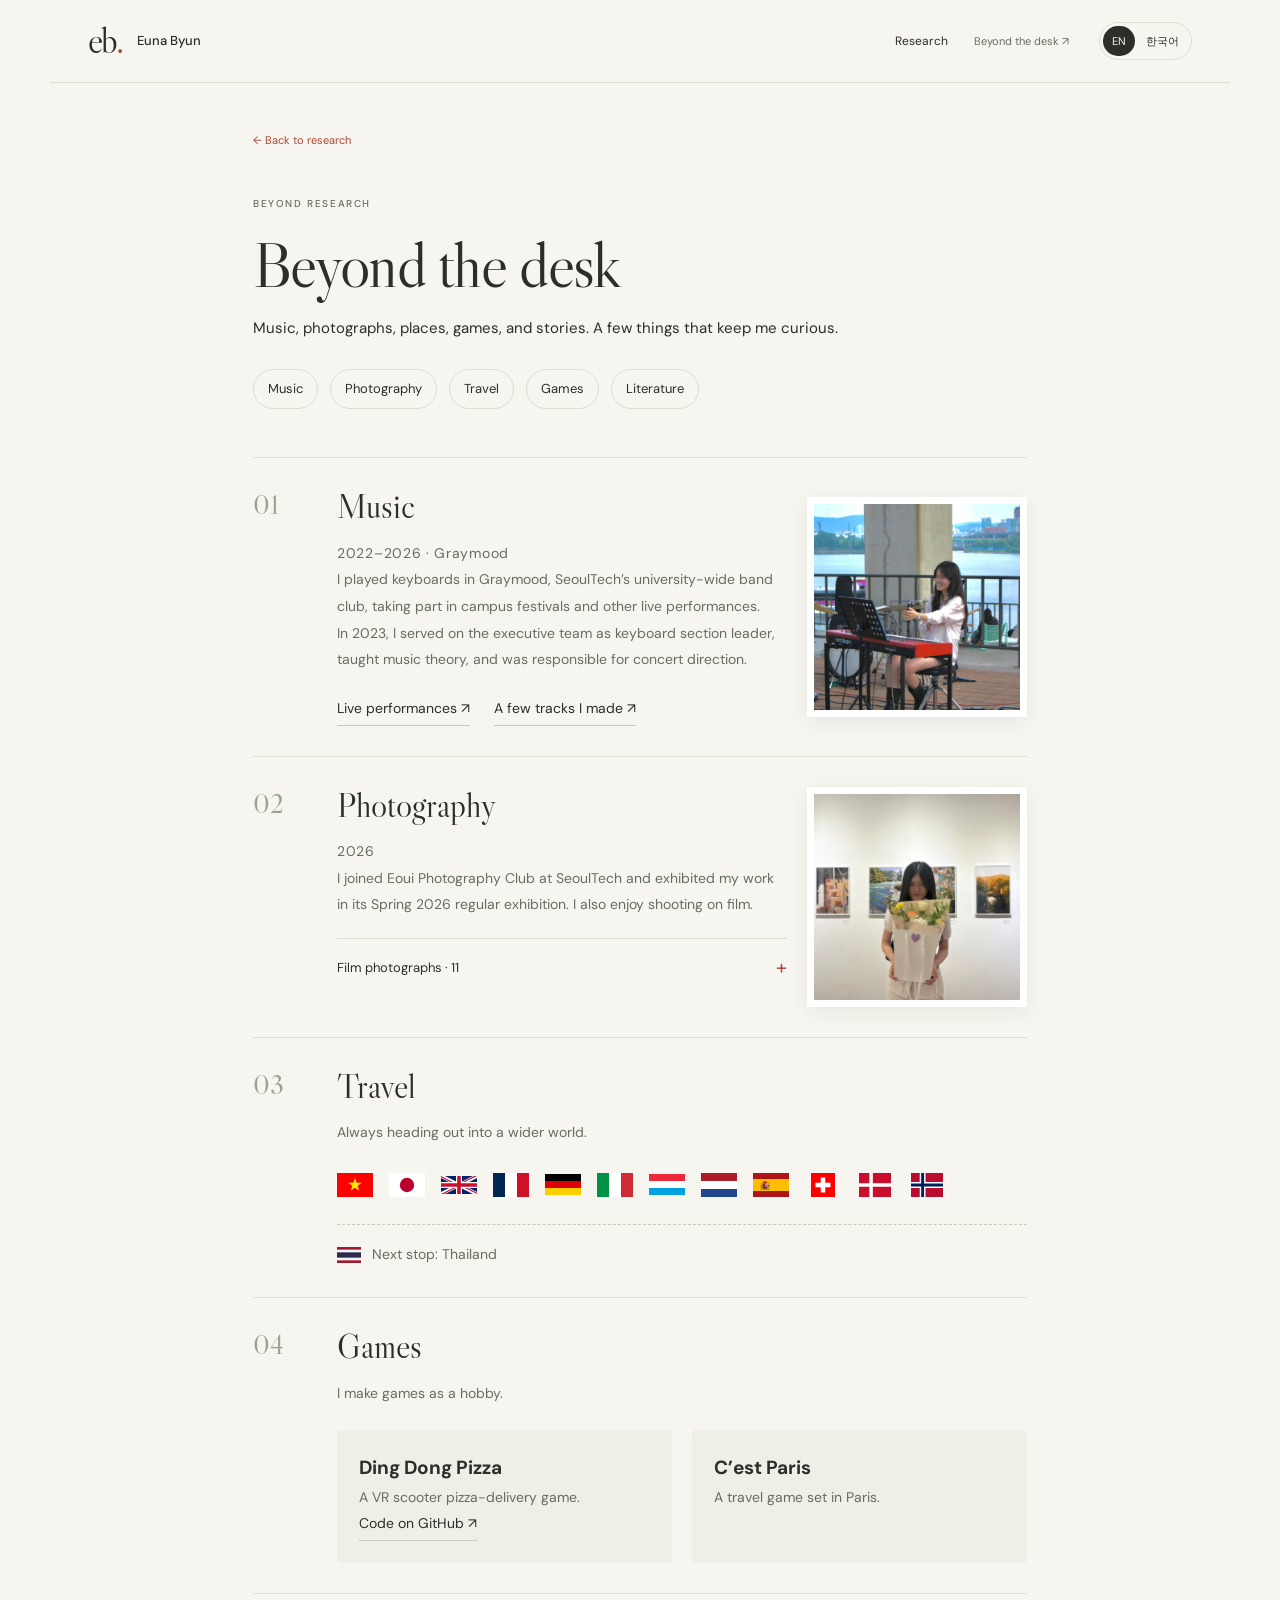
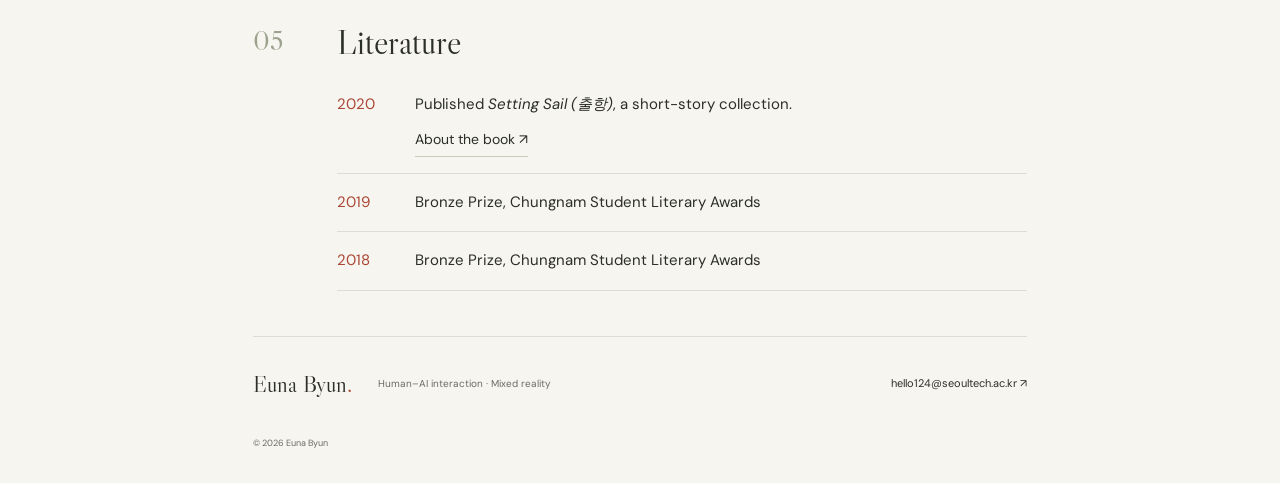
==== commit f1b903ce: "Narrow film gallery to the Photography text column Co-Authored-By: Claude Opus 5.5 <noreply@anthropi" ====
--- a/personal.html
+++ b/personal.html
@@ -1,3 +1,3 @@
 <!DOCTYPE html>
 <html lang="en"><head><meta charset="utf-8"/><meta content="width=device-width,initial-scale=1" name="viewport"/><title>Beyond the desk | Euna Byun</title><meta content="Euna Byun studies human–AI interaction, information seeking, and mixed reality. Research and publications." name="description"/><link href="research.css" rel="stylesheet"/></head><body><a class="skip" href="#personal">Skip to content</a><div aria-hidden="true" class="reading-progress"></div><header><a class="brand" href="index.html"><span class="brand-mark">eb<span>.</span></span><span>Euna Byun</span></a><nav aria-label="Main navigation"><a href="index.html#publications"><span lang="en">Research</span><span lang="ko">연구</span></a><a class="personal-nav" href="personal.html"><span lang="en">Beyond the desk</span><span lang="ko">연구 밖의 나</span> <span class="arrow">↗</span></a></nav><div aria-label="Language" class="languages" role="group"><button aria-pressed="true" data-language="en">EN</button><button aria-pressed="false" data-language="ko">한국어</button></div></header>
-<main class="personal-page" id="personal"><a class="back-link" href="index.html"><span lang="en">← Back to research</span><span lang="ko">← 연구 소개로</span></a><p class="eyebrow"><span lang="en">Beyond research</span><span lang="ko">연구 밖의 이야기</span></p><h1><span lang="en">Beyond the desk</span><span lang="ko">연구 밖의 나</span></h1><p><span lang="en">Music, photographs, places, games, and stories. A few things that keep me curious.</span><span lang="ko">음악과 사진, 여행과 게임, 그리고 이야기. 연구 밖에서 나의 호기심이 향하는 곳들입니다.</span></p><div class="interest-jumps"><a href="#music"><span lang="en">Music</span><span lang="ko">음악</span></a><a href="#photography"><span lang="en">Photography</span><span lang="ko">사진</span></a><a href="#travel"><span lang="en">Travel</span><span lang="ko">여행</span></a><a href="#games"><span lang="en">Games</span><span lang="ko">게임</span></a><a href="#literature"><span lang="en">Literature</span><span lang="ko">문학</span></a></div><section class="interest photo-interest" id="music"><span class="interest-number">01</span><div><h2><span lang="en">Music</span><span lang="ko">음악</span></h2><p class="interest-date">2022–2026 · Graymood</p><p><span lang="en">I played keyboards in Graymood, SeoulTech’s university-wide band club, taking part in campus festivals and other live performances.</span><span lang="ko">서울과학기술대학교 중앙 밴드 동아리 Graymood에서 키보드 파트로 활동하며 학교 축제 등 다양한 공연에 참여했습니다.</span></p><p><span lang="en">In 2023, I served on the executive team as keyboard section leader, taught music theory, and was responsible for concert direction.</span><span lang="ko">2023년에는 키보드 파트장으로 임원진을 맡아 화성학 수업을 진행하고 공연 감독부를 담당했습니다.</span></p><div class="interest-links"><a class="interest-link" href="https://youtube.com/playlist?list=PLIJFQ7l4YhR_39dsod716gtRx3qSEJ1hB" target="_blank" rel="noopener"><span lang="en">Live performances</span><span lang="ko">공연영상 모음</span> ↗</a><a class="interest-link" href="https://on.soundcloud.com/s4mWB8GblSfs7whymC" target="_blank" rel="noopener"><span lang="en">A few tracks I made</span><span lang="ko">가볍게 작업한 곡들</span> ↗</a></div></div><figure class="interest-portrait"><img src="profile2.jpg" alt="Euna playing keyboards at a live performance" loading="lazy"></figure></section><section class="interest photo-interest" id="photography"><span class="interest-number">02</span><div><h2><span lang="en">Photography</span><span lang="ko">사진</span></h2><p class="interest-date">2026</p><p><span lang="en">I joined Eoui Photography Club at SeoulTech and exhibited my work in its Spring 2026 regular exhibition. I also enjoy shooting on film.</span><span lang="ko">서울과학기술대학교 중앙동아리 어의사진반에서 활동하며 2026년 1학기 정기사진전에 출품했습니다. 필름카메라로 사진을 찍는 것도 좋아합니다.</span></p></div><figure class="interest-portrait"><img src="profile1.jpg?v=2" alt="Euna at the photography exhibition" loading="lazy"></figure><details class="gallery-disclosure"><summary><span lang="en">Film photographs · 11</span><span lang="ko">필름 사진 · 11장</span><span class="toggle-sign" aria-hidden="true">+</span></summary><div class="film-gallery" aria-label="Film photography"><button class="film-photo" data-photo="assets/film/000001.webp" aria-label="View film photograph 1"><img src="assets/film/000001.webp" alt="Film photograph 1" loading="lazy" width="2048" height="1372"><span>01</span></button><button class="film-photo" data-photo="assets/film/000007.webp" aria-label="View film photograph 2"><img src="assets/film/000007.webp" alt="Film photograph 2" loading="lazy" width="2048" height="1372"><span>02</span></button><button class="film-photo" data-photo="assets/film/000008.webp" aria-label="View film photograph 3"><img src="assets/film/000008.webp" alt="Film photograph 3" loading="lazy" width="2048" height="1372"><span>03</span></button><button class="film-photo" data-photo="assets/film/000011.webp" aria-label="View film photograph 4"><img src="assets/film/000011.webp" alt="Film photograph 4" loading="lazy" width="2048" height="1372"><span>04</span></button><button class="film-photo" data-photo="assets/film/000013.webp" aria-label="View film photograph 5"><img src="assets/film/000013.webp" alt="Film photograph 5" loading="lazy" width="2048" height="1372"><span>05</span></button><button class="film-photo" data-photo="assets/film/000014.webp" aria-label="View film photograph 6"><img src="assets/film/000014.webp" alt="Film photograph 6" loading="lazy" width="2048" height="1372"><span>06</span></button><button class="film-photo" data-photo="assets/film/000016.webp" aria-label="View film photograph 7"><img src="assets/film/000016.webp" alt="Film photograph 7" loading="lazy" width="2048" height="1372"><span>07</span></button><button class="film-photo" data-photo="assets/film/000017.webp" aria-label="View film photograph 8"><img src="assets/film/000017.webp" alt="Film photograph 8" loading="lazy" width="2048" height="1372"><span>08</span></button><button class="film-photo" data-photo="assets/film/000019.webp" aria-label="View film photograph 9"><img src="assets/film/000019.webp" alt="Film photograph 9" loading="lazy" width="2048" height="1372"><span>09</span></button><button class="film-photo" data-photo="assets/film/000020.webp" aria-label="View film photograph 10"><img src="assets/film/000020.webp" alt="Film photograph 10" loading="lazy" width="2048" height="1372"><span>10</span></button><button class="film-photo" data-photo="assets/film/000024.webp" aria-label="View film photograph 11"><img src="assets/film/000024.webp" alt="Film photograph 11" loading="lazy" width="2048" height="1372"><span>11</span></button></div></details></section><section class="interest" id="travel"><span class="interest-number">03</span><div><h2><span lang="en">Travel</span><span lang="ko">여행</span></h2><p><span lang="en">Always heading out into a wider world.</span><span lang="ko">늘 더 넓은 세상으로 나아갑니다.</span></p><ol class="countries"><li><img class="flag" src="assets/flags/vn.svg" alt="Vietnam / 베트남" title="Vietnam / 베트남" width="36" height="24"></li><li><img class="flag" src="assets/flags/jp.svg" alt="Japan / 일본" title="Japan / 일본" width="36" height="24"></li><li><img class="flag" src="assets/flags/gb.svg" alt="United Kingdom / 영국" title="United Kingdom / 영국" width="36" height="24"></li><li><img class="flag" src="assets/flags/fr.svg" alt="France / 프랑스" title="France / 프랑스" width="36" height="24"></li><li><img class="flag" src="assets/flags/de.svg" alt="Germany / 독일" title="Germany / 독일" width="36" height="24"></li><li><img class="flag" src="assets/flags/it.svg" alt="Italy / 이탈리아" title="Italy / 이탈리아" width="36" height="24"></li><li><img class="flag" src="assets/flags/lu.svg" alt="Luxembourg / 룩셈부르크" title="Luxembourg / 룩셈부르크" width="36" height="24"></li><li><img class="flag" src="assets/flags/nl.svg" alt="Netherlands / 네덜란드" title="Netherlands / 네덜란드" width="36" height="24"></li><li><img class="flag" src="assets/flags/es.svg" alt="Spain / 스페인" title="Spain / 스페인" width="36" height="24"></li><li><img class="flag" src="assets/flags/ch.svg" alt="Switzerland / 스위스" title="Switzerland / 스위스" width="36" height="24"></li><li><img class="flag" src="assets/flags/dk.svg" alt="Denmark / 덴마크" title="Denmark / 덴마크" width="36" height="24"></li><li><img class="flag" src="assets/flags/no.svg" alt="Norway / 노르웨이" title="Norway / 노르웨이" width="36" height="24"></li></ol><p class="next-stop"><img class="flag next-flag" src="assets/flags/th.svg" alt="Thailand / 태국" width="24" height="16"> <span lang="en">Next stop: Thailand</span><span lang="ko">다음 여행: 태국</span></p></div></section><section class="interest" id="games"><span class="interest-number">04</span><div><h2><span lang="en">Games</span><span lang="ko">게임</span></h2><p><span lang="en">I make games as a hobby.</span><span lang="ko">취미로 게임을 개발합니다.</span></p><div class="game-list"><article><h3>Ding Dong Pizza</h3><p><span lang="en">A VR scooter pizza-delivery game.</span><span lang="ko">VR 스쿠터 피자 배달 게임.</span></p><a class="interest-link" href="https://github.com/TPRPT/VR_Lab" target="_blank" rel="noopener"><span lang="en">Code on GitHub</span><span lang="ko">GitHub 코드</span> ↗</a></article><article><h3>C’est Paris</h3><p><span lang="en">A travel game set in Paris.</span><span lang="ko">파리 여행 게임.</span></p></article></div></div></section><section class="interest" id="literature"><span class="interest-number">05</span><div><h2><span lang="en">Literature</span><span lang="ko">문학</span></h2><ul class="writing-list"><li><time>2020</time><div><span lang="en">Published <em>Setting Sail (출항)</em>, a short-story collection.</span><span lang="ko">단편소설집 <em>『출항』</em> 출판</span><br><a class="interest-link" href="https://search.shopping.naver.com/book/catalog/32466714937" target="_blank" rel="noopener"><span lang="en">About the book</span><span lang="ko">책 소개</span> ↗</a></div></li><li><time>2019</time><div><span lang="en">Bronze Prize, Chungnam Student Literary Awards</span><span lang="ko">충남학생문학상 동상</span></div></li><li><time>2018</time><div><span lang="en">Bronze Prize, Chungnam Student Literary Awards</span><span lang="ko">충남학생문학상 동상</span></div></li></ul></div></section><footer><a class="footer-name" href="index.html">Euna Byun<span>.</span></a><p><span lang="en">Human–AI interaction · Mixed reality</span><span lang="ko">인간–AI 상호작용 · 혼합현실</span></p><a href="mailto:hello124@seoultech.ac.kr">hello124@seoultech.ac.kr ↗</a><span class="copyright">© 2026 Euna Byun</span></footer></main><script src="script.js" defer></script><dialog id="photo-dialog" aria-label="Film photograph"><button class="photo-close" aria-label="Close">×</button><img alt=""><div class="photo-controls"><button class="photo-prev" aria-label="Previous photograph">←</button><span id="photo-position" aria-live="polite"></span><button class="photo-next" aria-label="Next photograph">→</button></div></dialog></body></html>
+<main class="personal-page" id="personal"><a class="back-link" href="index.html"><span lang="en">← Back to research</span><span lang="ko">← 연구 소개로</span></a><p class="eyebrow"><span lang="en">Beyond research</span><span lang="ko">연구 밖의 이야기</span></p><h1><span lang="en">Beyond the desk</span><span lang="ko">연구 밖의 나</span></h1><p><span lang="en">Music, photographs, places, games, and stories. A few things that keep me curious.</span><span lang="ko">음악과 사진, 여행과 게임, 그리고 이야기. 연구 밖에서 나의 호기심이 향하는 곳들입니다.</span></p><div class="interest-jumps"><a href="#music"><span lang="en">Music</span><span lang="ko">음악</span></a><a href="#photography"><span lang="en">Photography</span><span lang="ko">사진</span></a><a href="#travel"><span lang="en">Travel</span><span lang="ko">여행</span></a><a href="#games"><span lang="en">Games</span><span lang="ko">게임</span></a><a href="#literature"><span lang="en">Literature</span><span lang="ko">문학</span></a></div><section class="interest photo-interest" id="music"><span class="interest-number">01</span><div><h2><span lang="en">Music</span><span lang="ko">음악</span></h2><p class="interest-date">2022–2026 · Graymood</p><p><span lang="en">I played keyboards in Graymood, SeoulTech’s university-wide band club, taking part in campus festivals and other live performances.</span><span lang="ko">서울과학기술대학교 중앙 밴드 동아리 Graymood에서 키보드 파트로 활동하며 학교 축제 등 다양한 공연에 참여했습니다.</span></p><p><span lang="en">In 2023, I served on the executive team as keyboard section leader, taught music theory, and was responsible for concert direction.</span><span lang="ko">2023년에는 키보드 파트장으로 임원진을 맡아 화성학 수업을 진행하고 공연 감독부를 담당했습니다.</span></p><div class="interest-links"><a class="interest-link" href="https://youtube.com/playlist?list=PLIJFQ7l4YhR_39dsod716gtRx3qSEJ1hB" target="_blank" rel="noopener"><span lang="en">Live performances</span><span lang="ko">공연영상 모음</span> ↗</a><a class="interest-link" href="https://on.soundcloud.com/s4mWB8GblSfs7whymC" target="_blank" rel="noopener"><span lang="en">A few tracks I made</span><span lang="ko">가볍게 작업한 곡들</span> ↗</a></div></div><figure class="interest-portrait"><img src="profile2.jpg" alt="Euna playing keyboards at a live performance" loading="lazy"></figure></section><section class="interest photo-interest" id="photography"><span class="interest-number">02</span><div><h2><span lang="en">Photography</span><span lang="ko">사진</span></h2><p class="interest-date">2026</p><p><span lang="en">I joined Eoui Photography Club at SeoulTech and exhibited my work in its Spring 2026 regular exhibition. I also enjoy shooting on film.</span><span lang="ko">서울과학기술대학교 중앙동아리 어의사진반에서 활동하며 2026년 1학기 정기사진전에 출품했습니다. 필름카메라로 사진을 찍는 것도 좋아합니다.</span></p><details class="gallery-disclosure"><summary><span lang="en">Film photographs · 11</span><span lang="ko">필름 사진 · 11장</span><span class="toggle-sign" aria-hidden="true">+</span></summary><div class="film-gallery" aria-label="Film photography"><button class="film-photo" data-photo="assets/film/000001.webp" aria-label="View film photograph 1"><img src="assets/film/000001.webp" alt="Film photograph 1" loading="lazy" width="2048" height="1372"><span>01</span></button><button class="film-photo" data-photo="assets/film/000007.webp" aria-label="View film photograph 2"><img src="assets/film/000007.webp" alt="Film photograph 2" loading="lazy" width="2048" height="1372"><span>02</span></button><button class="film-photo" data-photo="assets/film/000008.webp" aria-label="View film photograph 3"><img src="assets/film/000008.webp" alt="Film photograph 3" loading="lazy" width="2048" height="1372"><span>03</span></button><button class="film-photo" data-photo="assets/film/000011.webp" aria-label="View film photograph 4"><img src="assets/film/000011.webp" alt="Film photograph 4" loading="lazy" width="2048" height="1372"><span>04</span></button><button class="film-photo" data-photo="assets/film/000013.webp" aria-label="View film photograph 5"><img src="assets/film/000013.webp" alt="Film photograph 5" loading="lazy" width="2048" height="1372"><span>05</span></button><button class="film-photo" data-photo="assets/film/000014.webp" aria-label="View film photograph 6"><img src="assets/film/000014.webp" alt="Film photograph 6" loading="lazy" width="2048" height="1372"><span>06</span></button><button class="film-photo" data-photo="assets/film/000016.webp" aria-label="View film photograph 7"><img src="assets/film/000016.webp" alt="Film photograph 7" loading="lazy" width="2048" height="1372"><span>07</span></button><button class="film-photo" data-photo="assets/film/000017.webp" aria-label="View film photograph 8"><img src="assets/film/000017.webp" alt="Film photograph 8" loading="lazy" width="2048" height="1372"><span>08</span></button><button class="film-photo" data-photo="assets/film/000019.webp" aria-label="View film photograph 9"><img src="assets/film/000019.webp" alt="Film photograph 9" loading="lazy" width="2048" height="1372"><span>09</span></button><button class="film-photo" data-photo="assets/film/000020.webp" aria-label="View film photograph 10"><img src="assets/film/000020.webp" alt="Film photograph 10" loading="lazy" width="2048" height="1372"><span>10</span></button><button class="film-photo" data-photo="assets/film/000024.webp" aria-label="View film photograph 11"><img src="assets/film/000024.webp" alt="Film photograph 11" loading="lazy" width="2048" height="1372"><span>11</span></button></div></details></div><figure class="interest-portrait"><img src="profile1.jpg?v=2" alt="Euna at the photography exhibition" loading="lazy"></figure></section><section class="interest" id="travel"><span class="interest-number">03</span><div><h2><span lang="en">Travel</span><span lang="ko">여행</span></h2><p><span lang="en">Always heading out into a wider world.</span><span lang="ko">늘 더 넓은 세상으로 나아갑니다.</span></p><ol class="countries"><li><img class="flag" src="assets/flags/vn.svg" alt="Vietnam / 베트남" title="Vietnam / 베트남" width="36" height="24"></li><li><img class="flag" src="assets/flags/jp.svg" alt="Japan / 일본" title="Japan / 일본" width="36" height="24"></li><li><img class="flag" src="assets/flags/gb.svg" alt="United Kingdom / 영국" title="United Kingdom / 영국" width="36" height="24"></li><li><img class="flag" src="assets/flags/fr.svg" alt="France / 프랑스" title="France / 프랑스" width="36" height="24"></li><li><img class="flag" src="assets/flags/de.svg" alt="Germany / 독일" title="Germany / 독일" width="36" height="24"></li><li><img class="flag" src="assets/flags/it.svg" alt="Italy / 이탈리아" title="Italy / 이탈리아" width="36" height="24"></li><li><img class="flag" src="assets/flags/lu.svg" alt="Luxembourg / 룩셈부르크" title="Luxembourg / 룩셈부르크" width="36" height="24"></li><li><img class="flag" src="assets/flags/nl.svg" alt="Netherlands / 네덜란드" title="Netherlands / 네덜란드" width="36" height="24"></li><li><img class="flag" src="assets/flags/es.svg" alt="Spain / 스페인" title="Spain / 스페인" width="36" height="24"></li><li><img class="flag" src="assets/flags/ch.svg" alt="Switzerland / 스위스" title="Switzerland / 스위스" width="36" height="24"></li><li><img class="flag" src="assets/flags/dk.svg" alt="Denmark / 덴마크" title="Denmark / 덴마크" width="36" height="24"></li><li><img class="flag" src="assets/flags/no.svg" alt="Norway / 노르웨이" title="Norway / 노르웨이" width="36" height="24"></li></ol><p class="next-stop"><img class="flag next-flag" src="assets/flags/th.svg" alt="Thailand / 태국" width="24" height="16"> <span lang="en">Next stop: Thailand</span><span lang="ko">다음 여행: 태국</span></p></div></section><section class="interest" id="games"><span class="interest-number">04</span><div><h2><span lang="en">Games</span><span lang="ko">게임</span></h2><p><span lang="en">I make games as a hobby.</span><span lang="ko">취미로 게임을 개발합니다.</span></p><div class="game-list"><article><h3>Ding Dong Pizza</h3><p><span lang="en">A VR scooter pizza-delivery game.</span><span lang="ko">VR 스쿠터 피자 배달 게임.</span></p><a class="interest-link" href="https://github.com/TPRPT/VR_Lab" target="_blank" rel="noopener"><span lang="en">Code on GitHub</span><span lang="ko">GitHub 코드</span> ↗</a></article><article><h3>C’est Paris</h3><p><span lang="en">A travel game set in Paris.</span><span lang="ko">파리 여행 게임.</span></p></article></div></div></section><section class="interest" id="literature"><span class="interest-number">05</span><div><h2><span lang="en">Literature</span><span lang="ko">문학</span></h2><ul class="writing-list"><li><time>2020</time><div><span lang="en">Published <em>Setting Sail (출항)</em>, a short-story collection.</span><span lang="ko">단편소설집 <em>『출항』</em> 출판</span><br><a class="interest-link" href="https://search.shopping.naver.com/book/catalog/32466714937" target="_blank" rel="noopener"><span lang="en">About the book</span><span lang="ko">책 소개</span> ↗</a></div></li><li><time>2019</time><div><span lang="en">Bronze Prize, Chungnam Student Literary Awards</span><span lang="ko">충남학생문학상 동상</span></div></li><li><time>2018</time><div><span lang="en">Bronze Prize, Chungnam Student Literary Awards</span><span lang="ko">충남학생문학상 동상</span></div></li></ul></div></section><footer><a class="footer-name" href="index.html">Euna Byun<span>.</span></a><p><span lang="en">Human–AI interaction · Mixed reality</span><span lang="ko">인간–AI 상호작용 · 혼합현실</span></p><a href="mailto:hello124@seoultech.ac.kr">hello124@seoultech.ac.kr ↗</a><span class="copyright">© 2026 Euna Byun</span></footer></main><script src="script.js" defer></script><dialog id="photo-dialog" aria-label="Film photograph"><button class="photo-close" aria-label="Close">×</button><img alt=""><div class="photo-controls"><button class="photo-prev" aria-label="Previous photograph">←</button><span id="photo-position" aria-live="polite"></span><button class="photo-next" aria-label="Next photograph">→</button></div></dialog></body></html>
--- a/research.css
+++ b/research.css
@@ -9,9 +9,10 @@
 .gallery-disclosure{margin:0 0 40px;border-top:1px solid var(--line);border-bottom:1px solid var(--line)}.gallery-disclosure>summary{padding:18px 0;display:flex;justify-content:space-between;cursor:pointer;font-size:13px;list-style:none}.gallery-disclosure>summary::-webkit-details-marker{display:none}.gallery-disclosure[open] .toggle-sign{transform:rotate(45deg)}.gallery-disclosure .film-gallery{padding:10px 0 24px}.countries img.flag{display:block;width:36px;height:24px;object-fit:contain}.next-flag{display:inline-block;vertical-align:middle;margin-right:7px;object-fit:contain}
 
 .research-grid{align-items:start}
-.photo-interest .gallery-disclosure{grid-column:2/4;min-width:0;margin:0;border-bottom:0}
+.photo-interest .gallery-disclosure{margin:20px 0 0;border-bottom:0}
 .photo-interest .gallery-disclosure>summary{padding-bottom:0}
-@media(max-width:720px){.photo-interest .gallery-disclosure{grid-column:2}}
+.photo-interest .gallery-disclosure .film-gallery{padding:16px 0 0}
+#photography .interest-portrait{align-self:start}
 
 
 /* Keep the disclosure control fixed in the layout in both states. */
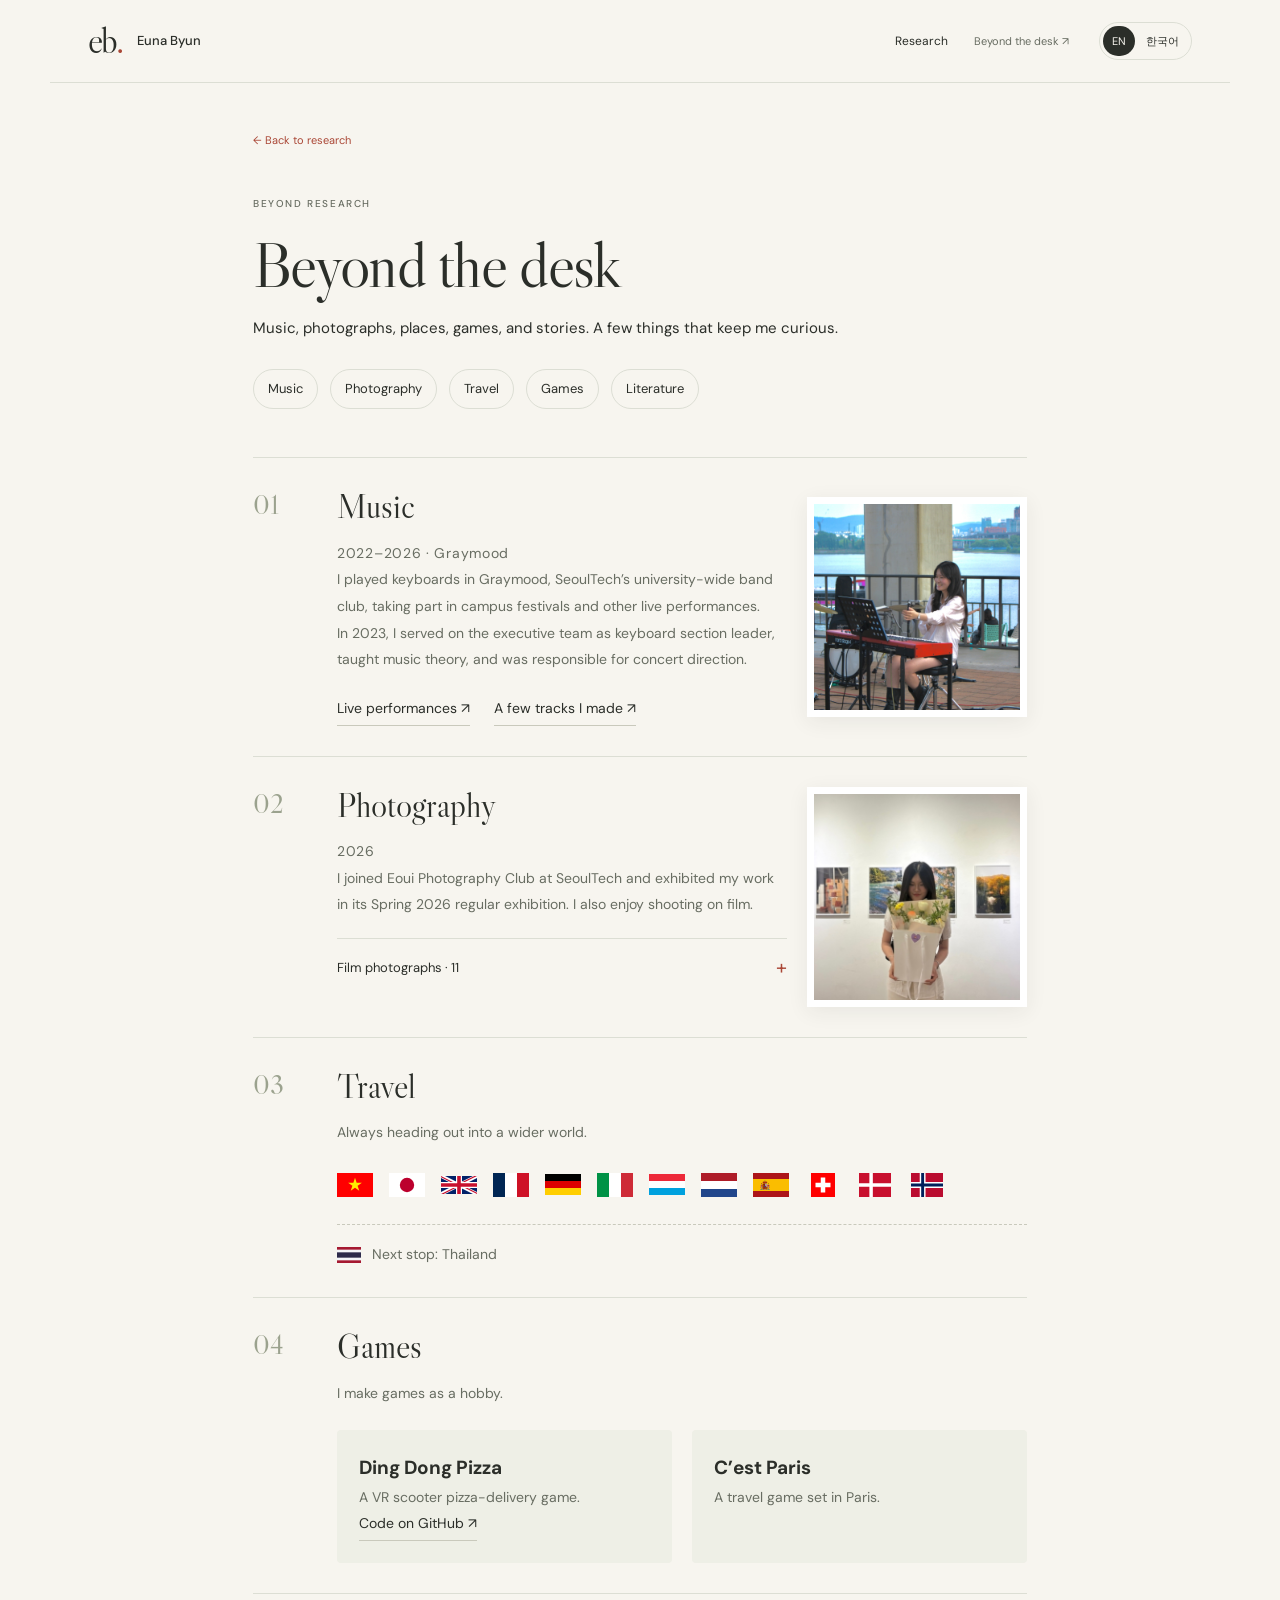
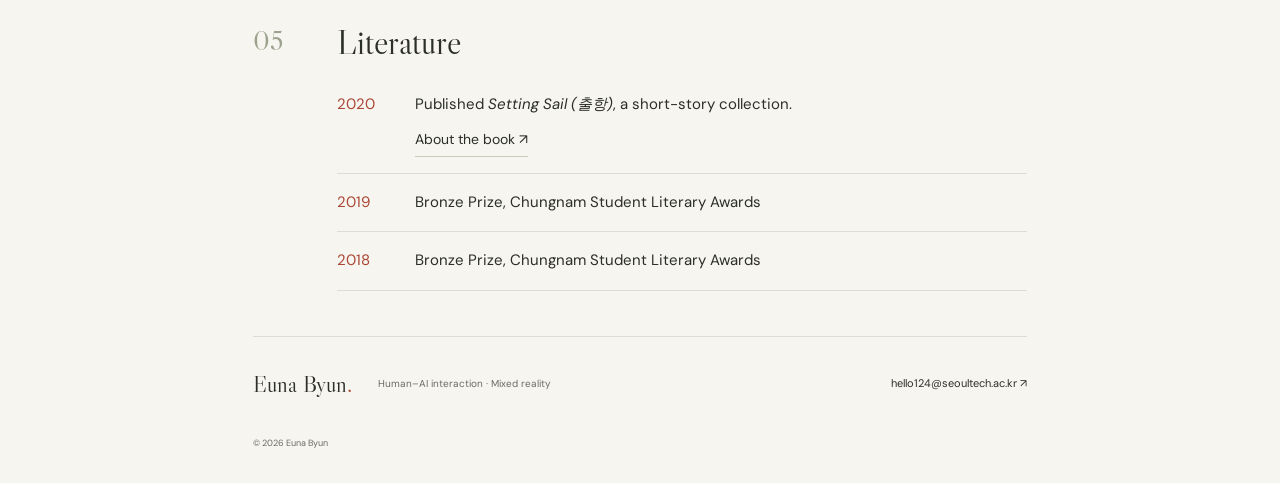
==== commit c5f2547d: "Translate Korean labels, add cursor blot, and remove hero shortcuts Translate remaining Korean-mode " ====
--- a/personal.html
+++ b/personal.html
@@ -1,3 +1,3 @@
 <!DOCTYPE html>
-<html lang="en"><head><meta charset="utf-8"/><meta content="width=device-width,initial-scale=1" name="viewport"/><title>Beyond the desk | Euna Byun</title><meta content="Euna Byun studies human–AI interaction, information seeking, and mixed reality. Research and publications." name="description"/><link href="research.css" rel="stylesheet"/></head><body><a class="skip" href="#personal">Skip to content</a><div aria-hidden="true" class="reading-progress"></div><header><a class="brand" href="index.html"><span class="brand-mark">eb<span>.</span></span><span>Euna Byun</span></a><nav aria-label="Main navigation"><a href="index.html#publications"><span lang="en">Research</span><span lang="ko">연구</span></a><a class="personal-nav" href="personal.html"><span lang="en">Beyond the desk</span><span lang="ko">연구 밖의 나</span> <span class="arrow">↗</span></a></nav><div aria-label="Language" class="languages" role="group"><button aria-pressed="true" data-language="en">EN</button><button aria-pressed="false" data-language="ko">한국어</button></div></header>
-<main class="personal-page" id="personal"><a class="back-link" href="index.html"><span lang="en">← Back to research</span><span lang="ko">← 연구 소개로</span></a><p class="eyebrow"><span lang="en">Beyond research</span><span lang="ko">연구 밖의 이야기</span></p><h1><span lang="en">Beyond the desk</span><span lang="ko">연구 밖의 나</span></h1><p><span lang="en">Music, photographs, places, games, and stories. A few things that keep me curious.</span><span lang="ko">음악과 사진, 여행과 게임, 그리고 이야기. 연구 밖에서 나의 호기심이 향하는 곳들입니다.</span></p><div class="interest-jumps"><a href="#music"><span lang="en">Music</span><span lang="ko">음악</span></a><a href="#photography"><span lang="en">Photography</span><span lang="ko">사진</span></a><a href="#travel"><span lang="en">Travel</span><span lang="ko">여행</span></a><a href="#games"><span lang="en">Games</span><span lang="ko">게임</span></a><a href="#literature"><span lang="en">Literature</span><span lang="ko">문학</span></a></div><section class="interest photo-interest" id="music"><span class="interest-number">01</span><div><h2><span lang="en">Music</span><span lang="ko">음악</span></h2><p class="interest-date">2022–2026 · Graymood</p><p><span lang="en">I played keyboards in Graymood, SeoulTech’s university-wide band club, taking part in campus festivals and other live performances.</span><span lang="ko">서울과학기술대학교 중앙 밴드 동아리 Graymood에서 키보드 파트로 활동하며 학교 축제 등 다양한 공연에 참여했습니다.</span></p><p><span lang="en">In 2023, I served on the executive team as keyboard section leader, taught music theory, and was responsible for concert direction.</span><span lang="ko">2023년에는 키보드 파트장으로 임원진을 맡아 화성학 수업을 진행하고 공연 감독부를 담당했습니다.</span></p><div class="interest-links"><a class="interest-link" href="https://youtube.com/playlist?list=PLIJFQ7l4YhR_39dsod716gtRx3qSEJ1hB" target="_blank" rel="noopener"><span lang="en">Live performances</span><span lang="ko">공연영상 모음</span> ↗</a><a class="interest-link" href="https://on.soundcloud.com/s4mWB8GblSfs7whymC" target="_blank" rel="noopener"><span lang="en">A few tracks I made</span><span lang="ko">가볍게 작업한 곡들</span> ↗</a></div></div><figure class="interest-portrait"><img src="profile2.jpg" alt="Euna playing keyboards at a live performance" loading="lazy"></figure></section><section class="interest photo-interest" id="photography"><span class="interest-number">02</span><div><h2><span lang="en">Photography</span><span lang="ko">사진</span></h2><p class="interest-date">2026</p><p><span lang="en">I joined Eoui Photography Club at SeoulTech and exhibited my work in its Spring 2026 regular exhibition. I also enjoy shooting on film.</span><span lang="ko">서울과학기술대학교 중앙동아리 어의사진반에서 활동하며 2026년 1학기 정기사진전에 출품했습니다. 필름카메라로 사진을 찍는 것도 좋아합니다.</span></p><details class="gallery-disclosure"><summary><span lang="en">Film photographs · 11</span><span lang="ko">필름 사진 · 11장</span><span class="toggle-sign" aria-hidden="true">+</span></summary><div class="film-gallery" aria-label="Film photography"><button class="film-photo" data-photo="assets/film/000001.webp" aria-label="View film photograph 1"><img src="assets/film/000001.webp" alt="Film photograph 1" loading="lazy" width="2048" height="1372"><span>01</span></button><button class="film-photo" data-photo="assets/film/000007.webp" aria-label="View film photograph 2"><img src="assets/film/000007.webp" alt="Film photograph 2" loading="lazy" width="2048" height="1372"><span>02</span></button><button class="film-photo" data-photo="assets/film/000008.webp" aria-label="View film photograph 3"><img src="assets/film/000008.webp" alt="Film photograph 3" loading="lazy" width="2048" height="1372"><span>03</span></button><button class="film-photo" data-photo="assets/film/000011.webp" aria-label="View film photograph 4"><img src="assets/film/000011.webp" alt="Film photograph 4" loading="lazy" width="2048" height="1372"><span>04</span></button><button class="film-photo" data-photo="assets/film/000013.webp" aria-label="View film photograph 5"><img src="assets/film/000013.webp" alt="Film photograph 5" loading="lazy" width="2048" height="1372"><span>05</span></button><button class="film-photo" data-photo="assets/film/000014.webp" aria-label="View film photograph 6"><img src="assets/film/000014.webp" alt="Film photograph 6" loading="lazy" width="2048" height="1372"><span>06</span></button><button class="film-photo" data-photo="assets/film/000016.webp" aria-label="View film photograph 7"><img src="assets/film/000016.webp" alt="Film photograph 7" loading="lazy" width="2048" height="1372"><span>07</span></button><button class="film-photo" data-photo="assets/film/000017.webp" aria-label="View film photograph 8"><img src="assets/film/000017.webp" alt="Film photograph 8" loading="lazy" width="2048" height="1372"><span>08</span></button><button class="film-photo" data-photo="assets/film/000019.webp" aria-label="View film photograph 9"><img src="assets/film/000019.webp" alt="Film photograph 9" loading="lazy" width="2048" height="1372"><span>09</span></button><button class="film-photo" data-photo="assets/film/000020.webp" aria-label="View film photograph 10"><img src="assets/film/000020.webp" alt="Film photograph 10" loading="lazy" width="2048" height="1372"><span>10</span></button><button class="film-photo" data-photo="assets/film/000024.webp" aria-label="View film photograph 11"><img src="assets/film/000024.webp" alt="Film photograph 11" loading="lazy" width="2048" height="1372"><span>11</span></button></div></details></div><figure class="interest-portrait"><img src="profile1.jpg?v=2" alt="Euna at the photography exhibition" loading="lazy"></figure></section><section class="interest" id="travel"><span class="interest-number">03</span><div><h2><span lang="en">Travel</span><span lang="ko">여행</span></h2><p><span lang="en">Always heading out into a wider world.</span><span lang="ko">늘 더 넓은 세상으로 나아갑니다.</span></p><ol class="countries"><li><img class="flag" src="assets/flags/vn.svg" alt="Vietnam / 베트남" title="Vietnam / 베트남" width="36" height="24"></li><li><img class="flag" src="assets/flags/jp.svg" alt="Japan / 일본" title="Japan / 일본" width="36" height="24"></li><li><img class="flag" src="assets/flags/gb.svg" alt="United Kingdom / 영국" title="United Kingdom / 영국" width="36" height="24"></li><li><img class="flag" src="assets/flags/fr.svg" alt="France / 프랑스" title="France / 프랑스" width="36" height="24"></li><li><img class="flag" src="assets/flags/de.svg" alt="Germany / 독일" title="Germany / 독일" width="36" height="24"></li><li><img class="flag" src="assets/flags/it.svg" alt="Italy / 이탈리아" title="Italy / 이탈리아" width="36" height="24"></li><li><img class="flag" src="assets/flags/lu.svg" alt="Luxembourg / 룩셈부르크" title="Luxembourg / 룩셈부르크" width="36" height="24"></li><li><img class="flag" src="assets/flags/nl.svg" alt="Netherlands / 네덜란드" title="Netherlands / 네덜란드" width="36" height="24"></li><li><img class="flag" src="assets/flags/es.svg" alt="Spain / 스페인" title="Spain / 스페인" width="36" height="24"></li><li><img class="flag" src="assets/flags/ch.svg" alt="Switzerland / 스위스" title="Switzerland / 스위스" width="36" height="24"></li><li><img class="flag" src="assets/flags/dk.svg" alt="Denmark / 덴마크" title="Denmark / 덴마크" width="36" height="24"></li><li><img class="flag" src="assets/flags/no.svg" alt="Norway / 노르웨이" title="Norway / 노르웨이" width="36" height="24"></li></ol><p class="next-stop"><img class="flag next-flag" src="assets/flags/th.svg" alt="Thailand / 태국" width="24" height="16"> <span lang="en">Next stop: Thailand</span><span lang="ko">다음 여행: 태국</span></p></div></section><section class="interest" id="games"><span class="interest-number">04</span><div><h2><span lang="en">Games</span><span lang="ko">게임</span></h2><p><span lang="en">I make games as a hobby.</span><span lang="ko">취미로 게임을 개발합니다.</span></p><div class="game-list"><article><h3>Ding Dong Pizza</h3><p><span lang="en">A VR scooter pizza-delivery game.</span><span lang="ko">VR 스쿠터 피자 배달 게임.</span></p><a class="interest-link" href="https://github.com/TPRPT/VR_Lab" target="_blank" rel="noopener"><span lang="en">Code on GitHub</span><span lang="ko">GitHub 코드</span> ↗</a></article><article><h3>C’est Paris</h3><p><span lang="en">A travel game set in Paris.</span><span lang="ko">파리 여행 게임.</span></p></article></div></div></section><section class="interest" id="literature"><span class="interest-number">05</span><div><h2><span lang="en">Literature</span><span lang="ko">문학</span></h2><ul class="writing-list"><li><time>2020</time><div><span lang="en">Published <em>Setting Sail (출항)</em>, a short-story collection.</span><span lang="ko">단편소설집 <em>『출항』</em> 출판</span><br><a class="interest-link" href="https://search.shopping.naver.com/book/catalog/32466714937" target="_blank" rel="noopener"><span lang="en">About the book</span><span lang="ko">책 소개</span> ↗</a></div></li><li><time>2019</time><div><span lang="en">Bronze Prize, Chungnam Student Literary Awards</span><span lang="ko">충남학생문학상 동상</span></div></li><li><time>2018</time><div><span lang="en">Bronze Prize, Chungnam Student Literary Awards</span><span lang="ko">충남학생문학상 동상</span></div></li></ul></div></section><footer><a class="footer-name" href="index.html">Euna Byun<span>.</span></a><p><span lang="en">Human–AI interaction · Mixed reality</span><span lang="ko">인간–AI 상호작용 · 혼합현실</span></p><a href="mailto:hello124@seoultech.ac.kr">hello124@seoultech.ac.kr ↗</a><span class="copyright">© 2026 Euna Byun</span></footer></main><script src="script.js" defer></script><dialog id="photo-dialog" aria-label="Film photograph"><button class="photo-close" aria-label="Close">×</button><img alt=""><div class="photo-controls"><button class="photo-prev" aria-label="Previous photograph">←</button><span id="photo-position" aria-live="polite"></span><button class="photo-next" aria-label="Next photograph">→</button></div></dialog></body></html>
+<html lang="en"><head><meta charset="utf-8"/><meta content="width=device-width,initial-scale=1" name="viewport"/><title>Beyond the desk | Euna Byun</title><meta content="Euna Byun studies human–AI interaction, information seeking, and mixed reality. Research and publications." name="description"/><link href="research.css" rel="stylesheet"/></head><body><a class="skip" href="#personal"><span lang="en">Skip to content</span><span lang="ko">본문으로 건너뛰기</span></a><div aria-hidden="true" class="reading-progress"></div><header><a class="brand" href="index.html"><span class="brand-mark">eb<span>.</span></span><span>Euna Byun</span></a><nav aria-label="Main navigation"><a href="index.html#publications"><span lang="en">Research</span><span lang="ko">연구</span></a><a class="personal-nav" href="personal.html"><span lang="en">Beyond the desk</span><span lang="ko">연구 밖의 나</span> <span class="arrow">↗</span></a></nav><div aria-label="Language" class="languages" role="group"><button aria-pressed="true" data-language="en">EN</button><button aria-pressed="false" data-language="ko">한국어</button></div></header>
+<main class="personal-page" id="personal"><a class="back-link" href="index.html"><span lang="en">← Back to research</span><span lang="ko">← 연구 소개로</span></a><p class="eyebrow"><span lang="en">Beyond research</span><span lang="ko">연구 밖의 이야기</span></p><h1><span lang="en">Beyond the desk</span><span lang="ko">연구 밖의 나</span></h1><p><span lang="en">Music, photographs, places, games, and stories. A few things that keep me curious.</span><span lang="ko">음악과 사진, 여행과 게임, 그리고 이야기. 연구 밖에서 나의 호기심이 향하는 곳들입니다.</span></p><div class="interest-jumps"><a href="#music"><span lang="en">Music</span><span lang="ko">음악</span></a><a href="#photography"><span lang="en">Photography</span><span lang="ko">사진</span></a><a href="#travel"><span lang="en">Travel</span><span lang="ko">여행</span></a><a href="#games"><span lang="en">Games</span><span lang="ko">게임</span></a><a href="#literature"><span lang="en">Literature</span><span lang="ko">문학</span></a></div><section class="interest photo-interest" id="music"><span class="interest-number">01</span><div><h2><span lang="en">Music</span><span lang="ko">음악</span></h2><p class="interest-date">2022–2026 · <span lang="en">Graymood</span><span lang="ko">그레이무드</span></p><p><span lang="en">I played keyboards in Graymood, SeoulTech’s university-wide band club, taking part in campus festivals and other live performances.</span><span lang="ko">서울과학기술대학교 중앙 밴드 동아리 그레이무드에서 키보드 파트로 활동하며 학교 축제 등 다양한 공연에 참여했습니다.</span></p><p><span lang="en">In 2023, I served on the executive team as keyboard section leader, taught music theory, and was responsible for concert direction.</span><span lang="ko">2023년에는 키보드 파트장으로 임원진을 맡아 화성학 수업을 진행하고 공연 감독부를 담당했습니다.</span></p><div class="interest-links"><a class="interest-link" href="https://youtube.com/playlist?list=PLIJFQ7l4YhR_39dsod716gtRx3qSEJ1hB" target="_blank" rel="noopener"><span lang="en">Live performances</span><span lang="ko">공연영상 모음</span> ↗</a><a class="interest-link" href="https://on.soundcloud.com/s4mWB8GblSfs7whymC" target="_blank" rel="noopener"><span lang="en">A few tracks I made</span><span lang="ko">가볍게 작업한 곡들</span> ↗</a></div></div><figure class="interest-portrait"><img src="profile2.jpg" alt="Euna playing keyboards at a live performance" loading="lazy"></figure></section><section class="interest photo-interest" id="photography"><span class="interest-number">02</span><div><h2><span lang="en">Photography</span><span lang="ko">사진</span></h2><p class="interest-date">2026</p><p><span lang="en">I joined Eoui Photography Club at SeoulTech and exhibited my work in its Spring 2026 regular exhibition. I also enjoy shooting on film.</span><span lang="ko">서울과학기술대학교 중앙동아리 어의사진반에서 활동하며 2026년 1학기 정기사진전에 출품했습니다. 필름카메라로 사진을 찍는 것도 좋아합니다.</span></p><details class="gallery-disclosure"><summary><span lang="en">Film photographs · 11</span><span lang="ko">필름 사진 · 11장</span><span class="toggle-sign" aria-hidden="true">+</span></summary><div class="film-gallery" aria-label="Film photography"><button class="film-photo" data-photo="assets/film/000001.webp" aria-label="View film photograph 1"><img src="assets/film/000001.webp" alt="Film photograph 1" loading="lazy" width="2048" height="1372"><span>01</span></button><button class="film-photo" data-photo="assets/film/000007.webp" aria-label="View film photograph 2"><img src="assets/film/000007.webp" alt="Film photograph 2" loading="lazy" width="2048" height="1372"><span>02</span></button><button class="film-photo" data-photo="assets/film/000008.webp" aria-label="View film photograph 3"><img src="assets/film/000008.webp" alt="Film photograph 3" loading="lazy" width="2048" height="1372"><span>03</span></button><button class="film-photo" data-photo="assets/film/000011.webp" aria-label="View film photograph 4"><img src="assets/film/000011.webp" alt="Film photograph 4" loading="lazy" width="2048" height="1372"><span>04</span></button><button class="film-photo" data-photo="assets/film/000013.webp" aria-label="View film photograph 5"><img src="assets/film/000013.webp" alt="Film photograph 5" loading="lazy" width="2048" height="1372"><span>05</span></button><button class="film-photo" data-photo="assets/film/000014.webp" aria-label="View film photograph 6"><img src="assets/film/000014.webp" alt="Film photograph 6" loading="lazy" width="2048" height="1372"><span>06</span></button><button class="film-photo" data-photo="assets/film/000016.webp" aria-label="View film photograph 7"><img src="assets/film/000016.webp" alt="Film photograph 7" loading="lazy" width="2048" height="1372"><span>07</span></button><button class="film-photo" data-photo="assets/film/000017.webp" aria-label="View film photograph 8"><img src="assets/film/000017.webp" alt="Film photograph 8" loading="lazy" width="2048" height="1372"><span>08</span></button><button class="film-photo" data-photo="assets/film/000019.webp" aria-label="View film photograph 9"><img src="assets/film/000019.webp" alt="Film photograph 9" loading="lazy" width="2048" height="1372"><span>09</span></button><button class="film-photo" data-photo="assets/film/000020.webp" aria-label="View film photograph 10"><img src="assets/film/000020.webp" alt="Film photograph 10" loading="lazy" width="2048" height="1372"><span>10</span></button><button class="film-photo" data-photo="assets/film/000024.webp" aria-label="View film photograph 11"><img src="assets/film/000024.webp" alt="Film photograph 11" loading="lazy" width="2048" height="1372"><span>11</span></button></div></details></div><figure class="interest-portrait"><img src="profile1.jpg?v=2" alt="Euna at the photography exhibition" loading="lazy"></figure></section><section class="interest" id="travel"><span class="interest-number">03</span><div><h2><span lang="en">Travel</span><span lang="ko">여행</span></h2><p><span lang="en">Always heading out into a wider world.</span><span lang="ko">늘 더 넓은 세상으로 나아갑니다.</span></p><ol class="countries"><li><img class="flag" src="assets/flags/vn.svg" alt="Vietnam / 베트남" title="Vietnam / 베트남" width="36" height="24"></li><li><img class="flag" src="assets/flags/jp.svg" alt="Japan / 일본" title="Japan / 일본" width="36" height="24"></li><li><img class="flag" src="assets/flags/gb.svg" alt="United Kingdom / 영국" title="United Kingdom / 영국" width="36" height="24"></li><li><img class="flag" src="assets/flags/fr.svg" alt="France / 프랑스" title="France / 프랑스" width="36" height="24"></li><li><img class="flag" src="assets/flags/de.svg" alt="Germany / 독일" title="Germany / 독일" width="36" height="24"></li><li><img class="flag" src="assets/flags/it.svg" alt="Italy / 이탈리아" title="Italy / 이탈리아" width="36" height="24"></li><li><img class="flag" src="assets/flags/lu.svg" alt="Luxembourg / 룩셈부르크" title="Luxembourg / 룩셈부르크" width="36" height="24"></li><li><img class="flag" src="assets/flags/nl.svg" alt="Netherlands / 네덜란드" title="Netherlands / 네덜란드" width="36" height="24"></li><li><img class="flag" src="assets/flags/es.svg" alt="Spain / 스페인" title="Spain / 스페인" width="36" height="24"></li><li><img class="flag" src="assets/flags/ch.svg" alt="Switzerland / 스위스" title="Switzerland / 스위스" width="36" height="24"></li><li><img class="flag" src="assets/flags/dk.svg" alt="Denmark / 덴마크" title="Denmark / 덴마크" width="36" height="24"></li><li><img class="flag" src="assets/flags/no.svg" alt="Norway / 노르웨이" title="Norway / 노르웨이" width="36" height="24"></li></ol><p class="next-stop"><img class="flag next-flag" src="assets/flags/th.svg" alt="Thailand / 태국" width="24" height="16"> <span lang="en">Next stop: Thailand</span><span lang="ko">다음 여행: 태국</span></p></div></section><section class="interest" id="games"><span class="interest-number">04</span><div><h2><span lang="en">Games</span><span lang="ko">게임</span></h2><p><span lang="en">I make games as a hobby.</span><span lang="ko">취미로 게임을 개발합니다.</span></p><div class="game-list"><article><h3>Ding Dong Pizza</h3><p><span lang="en">A VR scooter pizza-delivery game.</span><span lang="ko">VR 스쿠터 피자 배달 게임.</span></p><a class="interest-link" href="https://github.com/TPRPT/VR_Lab" target="_blank" rel="noopener"><span lang="en">Code on GitHub</span><span lang="ko">GitHub 코드</span> ↗</a></article><article><h3>C’est Paris</h3><p><span lang="en">A travel game set in Paris.</span><span lang="ko">파리 여행 게임.</span></p></article></div></div></section><section class="interest" id="literature"><span class="interest-number">05</span><div><h2><span lang="en">Literature</span><span lang="ko">문학</span></h2><ul class="writing-list"><li><time>2020</time><div><span lang="en">Published <em>Setting Sail (출항)</em>, a short-story collection.</span><span lang="ko">단편소설집 <em>『출항』</em> 출판</span><br><a class="interest-link" href="https://search.shopping.naver.com/book/catalog/32466714937" target="_blank" rel="noopener"><span lang="en">About the book</span><span lang="ko">책 소개</span> ↗</a></div></li><li><time>2019</time><div><span lang="en">Bronze Prize, Chungnam Student Literary Awards</span><span lang="ko">충남학생문학상 동상</span></div></li><li><time>2018</time><div><span lang="en">Bronze Prize, Chungnam Student Literary Awards</span><span lang="ko">충남학생문학상 동상</span></div></li></ul></div></section><footer><a class="footer-name" href="index.html">Euna Byun<span>.</span></a><p><span lang="en">Human–AI interaction · Mixed reality</span><span lang="ko">인간–AI 상호작용 · 혼합현실</span></p><a href="mailto:hello124@seoultech.ac.kr">hello124@seoultech.ac.kr ↗</a><span class="copyright">© 2026 Euna Byun</span></footer></main><script src="script.js" defer></script><dialog id="photo-dialog" aria-label="Film photograph"><button class="photo-close" aria-label="Close">×</button><img alt=""><div class="photo-controls"><button class="photo-prev" aria-label="Previous photograph">←</button><span id="photo-position" aria-live="polite"></span><button class="photo-next" aria-label="Next photograph">→</button></div></dialog></body></html>
--- a/research.css
+++ b/research.css
@@ -1,5 +1,5 @@
 @import url('https://fonts.googleapis.com/css2?family=DM+Sans:wght@400;500;600;700&family=Libre+Caslon+Display&display=swap');
-:root{--paper:#f7f5ef;--ink:#2b2e29;--muted:#686d62;--red:#aa4736;--line:#dcded4;--green:#e8ecdf;--serif:'Libre Caslon Display',Georgia,serif;--sans:'DM Sans','Noto Sans KR',-apple-system,BlinkMacSystemFont,'Segoe UI',sans-serif}*{box-sizing:border-box}html{scroll-behavior:smooth;scroll-padding-top:100px}body{margin:0;background:var(--paper);color:var(--ink);font:15px/1.7 var(--sans)}html[lang=en] [lang=ko],html[lang=ko] [lang=en]{display:none}[hidden]{display:none!important}button{font:inherit;cursor:pointer;color:inherit}a{color:inherit;text-decoration:none}a,button,summary{-webkit-tap-highlight-color:transparent}a:focus-visible,button:focus-visible,summary:focus-visible{outline:2px solid var(--red);outline-offset:5px}p{margin:0 0 15px}h1,h2,h3,h4{margin-top:0}em{font-weight:400}.skip{position:fixed;top:-60px;z-index:1000;background:var(--paper);padding:12px}.skip:focus{top:4px}.reading-progress{position:fixed;top:0;left:0;z-index:120;height:3px;width:100%;background:var(--red);transform:scaleX(0);transform-origin:left;pointer-events:none}header{max-width:1180px;margin:auto;padding:0 38px;height:83px;position:sticky;top:0;z-index:100;background:rgba(247,245,239,.95);backdrop-filter:blur(12px);border-bottom:1px solid var(--line);display:flex;align-items:center;gap:30px}.brand{display:flex;gap:15px;align-items:center;font-size:13px;font-weight:500;white-space:nowrap}.brand-mark{font:36px/.8 var(--serif);letter-spacing:-2px}.brand-mark span{color:var(--red)}nav{margin-left:auto;display:flex;align-items:center;gap:26px;font-size:12px}nav a{position:relative}nav a:after{content:'';height:1px;background:var(--red);position:absolute;left:0;right:0;bottom:-5px;transform:scaleX(0);transform-origin:left;transition:transform .2s}nav a:hover:after{transform:scaleX(1)}.personal-nav{color:var(--muted);font-size:11px}.arrow{display:inline-block;transition:transform .2s}.personal-nav:hover .arrow{transform:translate(2px,-2px)}.languages{display:flex;border:1px solid var(--line);border-radius:40px;padding:3px;gap:2px}.languages button{border:0;background:transparent;border-radius:30px;font-size:11px;padding:6px 9px;min-height:30px;transition:background .2s,color .2s}.languages button[aria-pressed=true]{background:var(--ink);color:var(--paper)}main{max-width:1180px;margin:auto;padding:0 38px}.hero{display:grid;grid-template-columns:minmax(0,1fr) 250px;gap:90px;align-items:center;padding:65px 20px 65px 0;min-height:485px}.eyebrow{font-size:10px;font-weight:500;letter-spacing:1.6px;text-transform:uppercase;margin:0 0 19px;color:var(--muted)}.tiny-dot{display:inline-block;width:6px;height:6px;background:var(--red);border-radius:50%;margin-right:6px;vertical-align:middle}.hero h1{font:clamp(58px,6.5vw,84px)/1.05 var(--serif);letter-spacing:-2.8px;margin:0 0 13px}.hero h1 em,.accent{color:var(--red)}html[lang=ko] .hero h1{font-size:66px;font-family:var(--sans);font-weight:500}.hero-affiliation{font-size:12px;color:var(--muted);margin-bottom:24px;letter-spacing:.2px}.hero-affiliation>span{color:var(--red);padding:0 8px}.hero-intro{font-size:18px;line-height:1.7;max-width:625px;margin-bottom:23px}.hero-intro em{font-style:normal;background:linear-gradient(transparent 63%,#e1e7d8 63%)}.links{display:flex;gap:28px;font-size:12px}.links a{border-bottom:1px solid var(--line);padding-bottom:3px;transition:border-color .2s}.links a:hover{border-color:var(--red)}.links a span{color:var(--red);margin-left:10px}.interest-chips{display:flex;gap:8px;flex-wrap:wrap;margin-top:26px}.interest-chips button,.interest-chips a{padding:5px 11px;border:1px solid var(--line);border-radius:30px;background:transparent;font-size:10px;transition:background .2s,border-color .2s}.interest-chips button:hover,.interest-chips a:hover{background:var(--green);border-color:#bbc6b2}.interest-chips span{margin-left:9px;color:var(--red)}.portrait-wrap{position:relative;justify-self:end;width:240px}.portrait-wrap:before{content:'';position:absolute;inset:20px -15px 38px 22px;background:var(--green);border:1px solid #d8dfcf;transform:none;border-radius:2px}.portrait-paper{position:relative;border:1px solid var(--line);padding:10px;background:#fefdf9;transform:none;transition:transform .45s,box-shadow .45s;box-shadow:0 7px 24px #30352208}.portrait-wrap:hover .portrait-paper{transform:none;box-shadow:0 14px 30px #3035220d}.portrait{display:block;width:100%;height:280px;object-fit:cover;object-position:50% 30%;filter:saturate(.85)}.portrait-caption{position:relative;text-align:center;font:italic 13px Georgia,serif;color:var(--muted);margin:19px 0 0}section:not(.hero){border-top:1px solid var(--line);padding:48px 0 55px}.section-head{display:flex;align-items:end;justify-content:space-between;gap:25px;margin-bottom:28px}.section-head .eyebrow{margin-bottom:9px}.section-head h2{font:42px/1.1 var(--serif);letter-spacing:-.9px;margin:0}.section-aside{font-size:11px;text-align:right;color:var(--muted);margin:0;line-height:1.8}.filter-bar{display:flex;justify-content:space-between;align-items:center;margin-bottom:15px;gap:20px}.filters{display:flex;gap:7px}.filters button{border:1px solid var(--line);background:transparent;font-size:11px;padding:7px 15px;border-radius:30px;transition:background .2s,color .2s,border-color .2s}.filters button:hover{border-color:var(--ink)}.filters button.active{background:var(--ink);color:var(--paper);border-color:var(--ink)}.filters button span{font-size:9px;margin-left:8px;opacity:.65}.filter-count{font-size:10px;color:var(--muted)}.publication{display:grid;grid-template-columns:112px minmax(0,1fr);gap:24px;border-top:1px solid var(--line);padding:26px 16px 26px 0;position:relative;transition:background .2s,transform .2s}.publication:hover{background:#eeefe65c;transform:translateX(3px)}.publication-meta{display:flex;align-items:start;flex-direction:column;gap:5px;padding-top:2px}.pub-year{font:25px/1.2 var(--serif);color:#767b6e;margin-bottom:3px}.status{font-size:9px;letter-spacing:.6px;font-weight:500;padding:3px 7px;background:var(--green);border-radius:2px}.status.reviewing{color:var(--red);background:#f0e6de}.pub-type{font-size:10px;color:var(--muted)}.publication h3{font-size:17px;line-height:1.55;font-weight:500;letter-spacing:-.2px;margin:0 0 9px;max-width:850px}.publication h3 a:hover{color:var(--red)}.authors{font-size:12px;line-height:1.7;margin:0 0 4px}.authors strong{font-weight:700}.pub-venue{font-size:11px;color:var(--muted);margin:0 0 8px}.description{font-size:13px;color:#63685e;margin-bottom:12px;max-width:850px}.equal{font-size:10px;color:var(--muted);margin-bottom:10px}.paper-link,.interface-link,.abstract summary{font-size:11px;color:var(--red)}.paper-link:hover{text-decoration:underline;text-underline-offset:4px}.interface-link{background:transparent;border:0;padding:0;margin-left:20px}.interface-link:hover{text-decoration:underline;text-underline-offset:4px}.abstract{display:block;margin:14px 0}.abstract summary{cursor:pointer}.abstract[open]{display:block;margin:14px 0}.abstract p{font-size:13px;color:#5e6359;line-height:1.85;max-width:850px;border-left:2px solid #cbd3c1;padding-left:20px;margin:14px 0 0;animation:unfold .25s ease}.research-grid{display:grid;grid-template-columns:1fr 1fr;gap:18px}.research-card{border:1px solid var(--line);border-radius:3px;background:#fbfaf5;padding:25px 27px 0;position:relative;transition:border-color .25s,transform .25s,box-shadow .25s;overflow:hidden}.research-card:hover{border-color:#b9c1ac;transform:translateY(-3px);box-shadow:0 8px 20px #30352206}.research-card:before{content:'';position:absolute;top:0;left:0;height:2px;width:100%;background:var(--red);transform:scaleX(0);transform-origin:left;transition:transform .35s}.research-card:hover:before{transform:scaleX(1)}.research-card[data-kind=xr]:before{background:#73856a}.research-card[data-kind=ui]:before{background:#877b98}.research-card[data-kind=industry]:before{background:#9d885e}.card-top{display:flex;align-items:center;justify-content:space-between;margin-bottom:18px;gap:15px}.category-label{font-size:9px;text-transform:uppercase;letter-spacing:.7px;color:var(--muted)}.card-number{font:23px/1 var(--serif);color:#9ba28e}.research-card h3{font:27px/1.2 var(--serif);letter-spacing:-.4px;margin:0 0 14px}.research-card>p{font-size:13px;line-height:1.8;color:#62685d;min-height:70px;margin-bottom:18px}.contribution{border-top:1px solid var(--line);padding:15px 0}.contribution summary{list-style:none;display:flex;justify-content:space-between;align-items:center;font-size:11px;cursor:pointer}.contribution summary::-webkit-details-marker{display:none}.toggle-sign{font-size:20px;font-weight:400;line-height:1;color:var(--red);transition:transform .2s}.contribution[open] .toggle-sign{transform:rotate(45deg)}.detail-content{animation:unfold .25s ease;padding-top:15px}.detail-content p{font-size:12px;line-height:1.9;color:var(--muted)}.detail-content a{font-size:11px;color:var(--red)}.background-grid{display:grid;grid-template-columns:1.15fr 1fr;gap:80px}.column-label{font-size:11px;letter-spacing:.9px;text-transform:uppercase;font-weight:500;margin:0 0 25px;color:var(--muted)}.timeline-item{padding:0 0 26px 22px;border-left:1px solid var(--line);position:relative}.timeline-item:before{content:'';position:absolute;width:5px;height:5px;border-radius:50%;background:var(--red);top:8px;left:-3px}.timeline-item .date{font-size:10px;color:var(--muted);display:block;margin-bottom:8px}.timeline-item h4{font-size:14px;font-weight:500;margin:0 0 5px;line-height:1.5}.timeline-item p{font-size:12px;color:var(--muted);margin-bottom:4px}.timeline-item .small{font-size:11px}.beyond-note{margin-top:30px;padding:26px 30px;background:var(--green);border-radius:3px}.beyond-note .eyebrow{font-size:9px}.beyond-note h3{font:31px/1.12 var(--serif);margin:17px 0 22px;letter-spacing:-.5px}.text-link{font-size:11px;display:inline-flex;align-items:center;gap:30px;border-bottom:1px solid #abb5a1;padding-bottom:6px}.text-link:hover{color:var(--red);border-color:var(--red)}footer{padding:33px 0 32px;border-top:1px solid var(--line);display:flex;align-items:center;gap:26px;flex-wrap:wrap}.footer-name{font:23px var(--serif)}.footer-name span{color:var(--red)}footer p{font-size:10px;color:var(--muted);margin:0}footer>a:not(.footer-name){font-size:11px;margin-left:auto}.copyright{flex-basis:100%;font-size:9px;color:var(--muted);margin-top:12px}dialog{max-width:1100px;width:90vw;border:1px solid var(--line);border-radius:6px;padding:22px;background:var(--paper);box-shadow:0 30px 100px #0004}dialog::backdrop{background:#252b25ae;backdrop-filter:blur(5px)}dialog img{display:block;width:100%;height:auto;max-height:70vh;object-fit:contain}dialog p{font-size:11px;color:var(--muted);margin:14px 0 0}.dialog-head{display:flex;justify-content:space-between;align-items:center;gap:20px;margin-bottom:18px}.dialog-head h2{font:24px var(--serif);margin:0}.dialog-close{font-size:26px;background:transparent;border:1px solid var(--line);width:38px;height:38px;border-radius:50%;line-height:1}.dialog-close:hover{background:var(--green)}body.modal-open{overflow:hidden}.personal-page{max-width:850px;padding-top:44px}.back-link{display:inline-block;font-size:11px;color:var(--red);margin-bottom:45px}.personal-page>h1{font:64px/1.05 var(--serif);letter-spacing:-1.7px;margin-bottom:18px}.personal-intro{font-size:17px;color:var(--muted);max-width:600px;margin-bottom:45px}.personal-page section.interest{display:grid;grid-template-columns:64px 1fr;gap:20px;padding:30px 0}.interest-number{font:27px var(--serif);color:#9ba28e}.interest h2{font:34px/1.1 var(--serif);margin:0 0 14px}.interest p{font-size:14px;line-height:1.9;color:var(--muted);margin:0}.personal-page .other-work{padding:35px 0 45px}.other-work h2{font:31px var(--serif);margin-bottom:22px}.project-links a{display:flex;justify-content:space-between;gap:20px;padding:15px 0;border-bottom:1px solid var(--line);font-size:13px;transition:color .2s,transform .2s}.project-links a:hover{color:var(--red);transform:translateX(3px)}.project-links span{font-size:10px;color:var(--muted);white-space:nowrap}.projects-page{padding-top:40px;min-height:75vh}.projects-page h1{font:50px var(--serif)}.repo-row{padding:22px 0;border-top:1px solid var(--line);display:flex;align-items:center;justify-content:space-between;gap:20px}.repo-row h2{font:25px var(--serif);margin:0}.repo-row a{font-size:12px;color:var(--red)}@keyframes unfold{from{opacity:0;transform:translateY(-5px)}to{opacity:1;transform:translateY(0)}}@media(max-width:1000px){.hero{gap:50px;grid-template-columns:minmax(0,1fr) 210px}.portrait-wrap{width:210px}.portrait{height:260px}.hero-intro{font-size:16px}.hero h1{font-size:68px}.interest-chips{gap:6px}.interest-chips button,.interest-chips a{font-size:9px}.background-grid{gap:40px}.research-card{padding:23px 22px 0}}@media(max-width:720px){header{height:72px;padding:0 22px;gap:14px}.brand{gap:9px}.brand>span:last-child{display:none}.brand-mark{font-size:32px}nav{gap:18px;font-size:11px}.personal-nav{font-size:10px}.languages button{font-size:10px;padding:5px 8px}.languages{flex-shrink:0}main{padding:0 22px}.hero{grid-template-columns:minmax(0,1fr) 120px;gap:25px;padding:42px 0;min-height:0}.hero-copy{display:contents}.hero .eyebrow,.hero h1,.hero-affiliation{grid-column:1;margin:0}.hero .eyebrow{font-size:8px;letter-spacing:.8px;align-self:end}.hero h1{font-size:52px;letter-spacing:-1.8px}.hero-affiliation{font-size:10px;line-height:1.7}.hero-affiliation>span{padding:0 3px}.portrait-wrap{grid-column:2;grid-row:1/4;width:110px;align-self:center}.portrait-paper{padding:5px}.portrait{height:145px}.portrait-wrap:before{inset:12px -7px 5px 12px}.portrait-caption{display:none}.hero-intro,.hero .links,.interest-chips{grid-column:1/-1;margin:0}.hero-intro{font-size:16px;padding-top:6px}.hero .links{margin-top:-4px}.interest-chips{gap:7px}.interest-chips button,.interest-chips a{font-size:9px;padding:6px 9px}html[lang=ko] .hero h1{font-size:43px}.section-head h2{font-size:35px}.section-head .eyebrow{font-size:9px}.section-head{align-items:start;flex-wrap:wrap;gap:12px}.section-aside{text-align:left;font-size:10px}section:not(.hero){padding:35px 0 40px}.filters{gap:5px}.filters button{font-size:10px;padding:6px 11px}.filter-count{font-size:9px}.publication{grid-template-columns:1fr;gap:12px;padding:22px 0}.publication-meta{flex-direction:row;align-items:center;gap:10px;padding:0}.pub-year{font-size:20px;margin:0}.pub-type{font-size:10px}.publication h3{font-size:16px}.authors{font-size:12px}.description{font-size:13px}.interface-link{margin-left:14px}.abstract[open]{margin-left:0}.research-grid,.background-grid{grid-template-columns:1fr;gap:15px}.research-card h3{font-size:28px}.research-card>p{min-height:0}.background-grid{gap:24px}.beyond-note{margin-top:18px}.timeline-item{padding-bottom:23px}.links{gap:23px}.personal-page{padding-top:30px}.personal-page>h1{font-size:49px}.personal-intro{font-size:15px}.personal-page section.interest{grid-template-columns:32px 1fr;gap:15px}.interest h2{font-size:30px}.interest-number{font-size:22px}.project-links a{font-size:12px}.personal-page footer{display:flex}footer{gap:14px}footer p{font-size:9px}footer>a:not(.footer-name){margin-left:0;font-size:11px;flex-basis:100%}.copyright{margin-top:0}dialog{padding:14px;width:95vw}.dialog-head h2{font-size:19px}.dialog-close{width:32px;height:32px;font-size:22px}}@media(max-width:380px){header{padding:0 15px;gap:9px}nav{gap:13px}main{padding:0 18px}.hero{grid-template-columns:1fr 90px;gap:20px}.portrait-wrap{width:90px}.portrait{height:120px}.hero h1{font-size:45px}.hero .eyebrow{font-size:7px}.hero-affiliation{font-size:9px}.interest-chips{gap:5px}.interest-chips span{margin-left:4px}.filters button{padding:6px 9px}.filter-count{display:none}}@media(prefers-reduced-motion:reduce){html{scroll-behavior:auto}*,*:before,*:after{animation:none!important;transition:none!important}}
+:root{--paper:#f7f5ef;--ink:#2b2e29;--muted:#686d62;--red:#aa4736;--line:#dcded4;--green:#e8ecdf;--serif:'Libre Caslon Display',Georgia,serif;--sans:'DM Sans','Noto Sans KR',-apple-system,BlinkMacSystemFont,'Segoe UI',sans-serif}*{box-sizing:border-box}html{scroll-behavior:smooth;scroll-padding-top:100px}body{margin:0;background:var(--paper);color:var(--ink);font:15px/1.7 var(--sans)}html[lang=en] [lang=ko],html[lang=ko] [lang=en]{display:none}[hidden]{display:none!important}button{font:inherit;cursor:pointer;color:inherit}a{color:inherit;text-decoration:none}a,button,summary{-webkit-tap-highlight-color:transparent}a:focus-visible,button:focus-visible,summary:focus-visible{outline:2px solid var(--red);outline-offset:5px}p{margin:0 0 15px}h1,h2,h3,h4{margin-top:0}em{font-weight:400}.skip{position:fixed;top:-60px;z-index:1000;background:var(--paper);padding:12px}.skip:focus{top:4px}.reading-progress{position:fixed;top:0;left:0;z-index:120;height:3px;width:100%;background:var(--red);transform:scaleX(0);transform-origin:left;pointer-events:none}header{max-width:1180px;margin:auto;padding:0 38px;height:83px;position:sticky;top:0;z-index:100;background:rgba(247,245,239,.95);backdrop-filter:blur(12px);border-bottom:1px solid var(--line);display:flex;align-items:center;gap:30px}.brand{display:flex;gap:15px;align-items:center;font-size:13px;font-weight:500;white-space:nowrap}.brand-mark{font:36px/.8 var(--serif);letter-spacing:-2px}.brand-mark span{color:var(--red)}nav{margin-left:auto;display:flex;align-items:center;gap:26px;font-size:12px}nav a{position:relative}nav a:after{content:'';height:1px;background:var(--red);position:absolute;left:0;right:0;bottom:-5px;transform:scaleX(0);transform-origin:left;transition:transform .2s}nav a:hover:after{transform:scaleX(1)}.personal-nav{color:var(--muted);font-size:11px}.arrow{display:inline-block;transition:transform .2s}.personal-nav:hover .arrow{transform:translate(2px,-2px)}.languages{display:flex;border:1px solid var(--line);border-radius:40px;padding:3px;gap:2px}.languages button{border:0;background:transparent;border-radius:30px;font-size:11px;padding:6px 9px;min-height:30px;transition:background .2s,color .2s}.languages button[aria-pressed=true]{background:var(--ink);color:var(--paper)}main{max-width:1180px;margin:auto;padding:0 38px}.hero{display:grid;grid-template-columns:minmax(0,1fr) 250px;gap:90px;align-items:center;padding:65px 20px 65px 0;min-height:485px}.eyebrow{font-size:10px;font-weight:500;letter-spacing:1.6px;text-transform:uppercase;margin:0 0 19px;color:var(--muted)}.tiny-dot{display:inline-block;width:6px;height:6px;background:var(--red);border-radius:50%;margin-right:6px;vertical-align:middle}.hero h1{font:clamp(58px,6.5vw,84px)/1.05 var(--serif);letter-spacing:-2.8px;margin:0 0 13px}.hero h1 em,.accent{color:var(--red)}html[lang=ko] .hero h1{font-size:66px;font-family:var(--sans);font-weight:500}.hero-affiliation{font-size:12px;color:var(--muted);margin-bottom:24px;letter-spacing:.2px}.hero-affiliation>span{color:var(--red);padding:0 8px}.hero-intro{font-size:18px;line-height:1.7;max-width:625px;margin-bottom:23px}.hero-intro em{font-style:normal;background:linear-gradient(transparent 63%,#e1e7d8 63%)}.links{display:flex;gap:28px;font-size:12px}.links a{border-bottom:1px solid var(--line);padding-bottom:3px;transition:border-color .2s}.links a:hover{border-color:var(--red)}.links a span{color:var(--red);margin-left:10px}.portrait-wrap{position:relative;justify-self:end;width:240px}.portrait-wrap:before{content:'';position:absolute;inset:20px -15px 38px 22px;background:var(--green);border:1px solid #d8dfcf;transform:none;border-radius:2px}.portrait-paper{position:relative;border:1px solid var(--line);padding:10px;background:#fefdf9;transform:none;transition:transform .45s,box-shadow .45s;box-shadow:0 7px 24px #30352208}.portrait-wrap:hover .portrait-paper{transform:none;box-shadow:0 14px 30px #3035220d}.portrait{display:block;width:100%;height:280px;object-fit:cover;object-position:50% 30%;filter:saturate(.85)}.portrait-caption{position:relative;text-align:center;font:italic 13px Georgia,serif;color:var(--muted);margin:19px 0 0}section:not(.hero){border-top:1px solid var(--line);padding:48px 0 55px}.section-head{display:flex;align-items:end;justify-content:space-between;gap:25px;margin-bottom:28px}.section-head .eyebrow{margin-bottom:9px}.section-head h2{font:42px/1.1 var(--serif);letter-spacing:-.9px;margin:0}.section-aside{font-size:11px;text-align:right;color:var(--muted);margin:0;line-height:1.8}.filter-bar{display:flex;justify-content:space-between;align-items:center;margin-bottom:15px;gap:20px}.filters{display:flex;gap:7px}.filters button{border:1px solid var(--line);background:transparent;font-size:11px;padding:7px 15px;border-radius:30px;transition:background .2s,color .2s,border-color .2s}.filters button:hover{border-color:var(--ink)}.filters button.active{background:var(--ink);color:var(--paper);border-color:var(--ink)}.filters button span{font-size:9px;margin-left:8px;opacity:.65}.filter-count{font-size:10px;color:var(--muted)}.publication{display:grid;grid-template-columns:112px minmax(0,1fr);gap:24px;border-top:1px solid var(--line);padding:26px 16px 26px 0;position:relative;transition:background .2s,transform .2s}.publication:hover{background:#eeefe65c;transform:translateX(3px)}.publication-meta{display:flex;align-items:start;flex-direction:column;gap:5px;padding-top:2px}.pub-year{font:25px/1.2 var(--serif);color:#767b6e;margin-bottom:3px}.status{font-size:9px;letter-spacing:.6px;font-weight:500;padding:3px 7px;background:var(--green);border-radius:2px}.status.reviewing{color:var(--red);background:#f0e6de}.pub-type{font-size:10px;color:var(--muted)}.publication h3{font-size:17px;line-height:1.55;font-weight:500;letter-spacing:-.2px;margin:0 0 9px;max-width:850px}.publication h3 a:hover{color:var(--red)}.authors{font-size:12px;line-height:1.7;margin:0 0 4px}.authors strong{font-weight:700}.pub-venue{font-size:11px;color:var(--muted);margin:0 0 8px}.description{font-size:13px;color:#63685e;margin-bottom:12px;max-width:850px}.equal{font-size:10px;color:var(--muted);margin-bottom:10px}.paper-link,.interface-link,.abstract summary{font-size:11px;color:var(--red)}.paper-link:hover{text-decoration:underline;text-underline-offset:4px}.interface-link{background:transparent;border:0;padding:0;margin-left:20px}.interface-link:hover{text-decoration:underline;text-underline-offset:4px}.abstract{display:block;margin:14px 0}.abstract summary{cursor:pointer}.abstract[open]{display:block;margin:14px 0}.abstract p{font-size:13px;color:#5e6359;line-height:1.85;max-width:850px;border-left:2px solid #cbd3c1;padding-left:20px;margin:14px 0 0;animation:unfold .25s ease}.research-grid{display:grid;grid-template-columns:1fr 1fr;gap:18px}.research-card{border:1px solid var(--line);border-radius:3px;background:#fbfaf5;padding:25px 27px 0;position:relative;transition:border-color .25s,transform .25s,box-shadow .25s;overflow:hidden}.research-card:hover{border-color:#b9c1ac;transform:translateY(-3px);box-shadow:0 8px 20px #30352206}.research-card:before{content:'';position:absolute;top:0;left:0;height:2px;width:100%;background:var(--red);transform:scaleX(0);transform-origin:left;transition:transform .35s}.research-card:hover:before{transform:scaleX(1)}.research-card[data-kind=xr]:before{background:#73856a}.research-card[data-kind=ui]:before{background:#877b98}.research-card[data-kind=industry]:before{background:#9d885e}.card-top{display:flex;align-items:center;justify-content:space-between;margin-bottom:18px;gap:15px}.category-label{font-size:9px;text-transform:uppercase;letter-spacing:.7px;color:var(--muted)}.card-number{font:23px/1 var(--serif);color:#9ba28e}.research-card h3{font:27px/1.2 var(--serif);letter-spacing:-.4px;margin:0 0 14px}.research-card>p{font-size:13px;line-height:1.8;color:#62685d;min-height:70px;margin-bottom:18px}.contribution{border-top:1px solid var(--line);padding:15px 0}.contribution summary{list-style:none;display:flex;justify-content:space-between;align-items:center;font-size:11px;cursor:pointer}.contribution summary::-webkit-details-marker{display:none}.toggle-sign{font-size:20px;font-weight:400;line-height:1;color:var(--red);transition:transform .2s}.contribution[open] .toggle-sign{transform:rotate(45deg)}.detail-content{animation:unfold .25s ease;padding-top:15px}.detail-content p{font-size:12px;line-height:1.9;color:var(--muted)}.detail-content a{font-size:11px;color:var(--red)}.background-grid{display:grid;grid-template-columns:1.15fr 1fr;gap:80px}.column-label{font-size:11px;letter-spacing:.9px;text-transform:uppercase;font-weight:500;margin:0 0 25px;color:var(--muted)}.timeline-item{padding:0 0 26px 22px;border-left:1px solid var(--line);position:relative}.timeline-item:before{content:'';position:absolute;width:5px;height:5px;border-radius:50%;background:var(--red);top:8px;left:-3px}.timeline-item .date{font-size:10px;color:var(--muted);display:block;margin-bottom:8px}.timeline-item h4{font-size:14px;font-weight:500;margin:0 0 5px;line-height:1.5}.timeline-item p{font-size:12px;color:var(--muted);margin-bottom:4px}.timeline-item .small{font-size:11px}.beyond-note{margin-top:30px;padding:26px 30px;background:var(--green);border-radius:3px}.beyond-note .eyebrow{font-size:9px}.beyond-note h3{font:31px/1.12 var(--serif);margin:17px 0 22px;letter-spacing:-.5px}.text-link{font-size:11px;display:inline-flex;align-items:center;gap:30px;border-bottom:1px solid #abb5a1;padding-bottom:6px}.text-link:hover{color:var(--red);border-color:var(--red)}footer{padding:33px 0 32px;border-top:1px solid var(--line);display:flex;align-items:center;gap:26px;flex-wrap:wrap}.footer-name{font:23px var(--serif)}.footer-name span{color:var(--red)}footer p{font-size:10px;color:var(--muted);margin:0}footer>a:not(.footer-name){font-size:11px;margin-left:auto}.copyright{flex-basis:100%;font-size:9px;color:var(--muted);margin-top:12px}dialog{max-width:1100px;width:90vw;border:1px solid var(--line);border-radius:6px;padding:22px;background:var(--paper);box-shadow:0 30px 100px #0004}dialog::backdrop{background:#252b25ae;backdrop-filter:blur(5px)}dialog img{display:block;width:100%;height:auto;max-height:70vh;object-fit:contain}dialog p{font-size:11px;color:var(--muted);margin:14px 0 0}.dialog-head{display:flex;justify-content:space-between;align-items:center;gap:20px;margin-bottom:18px}.dialog-head h2{font:24px var(--serif);margin:0}.dialog-close{font-size:26px;background:transparent;border:1px solid var(--line);width:38px;height:38px;border-radius:50%;line-height:1}.dialog-close:hover{background:var(--green)}body.modal-open{overflow:hidden}.personal-page{max-width:850px;padding-top:44px}.back-link{display:inline-block;font-size:11px;color:var(--red);margin-bottom:45px}.personal-page>h1{font:64px/1.05 var(--serif);letter-spacing:-1.7px;margin-bottom:18px}.personal-intro{font-size:17px;color:var(--muted);max-width:600px;margin-bottom:45px}.personal-page section.interest{display:grid;grid-template-columns:64px 1fr;gap:20px;padding:30px 0}.interest-number{font:27px var(--serif);color:#9ba28e}.interest h2{font:34px/1.1 var(--serif);margin:0 0 14px}.interest p{font-size:14px;line-height:1.9;color:var(--muted);margin:0}.personal-page .other-work{padding:35px 0 45px}.other-work h2{font:31px var(--serif);margin-bottom:22px}.project-links a{display:flex;justify-content:space-between;gap:20px;padding:15px 0;border-bottom:1px solid var(--line);font-size:13px;transition:color .2s,transform .2s}.project-links a:hover{color:var(--red);transform:translateX(3px)}.project-links span{font-size:10px;color:var(--muted);white-space:nowrap}.projects-page{padding-top:40px;min-height:75vh}.projects-page h1{font:50px var(--serif)}.repo-row{padding:22px 0;border-top:1px solid var(--line);display:flex;align-items:center;justify-content:space-between;gap:20px}.repo-row h2{font:25px var(--serif);margin:0}.repo-row a{font-size:12px;color:var(--red)}@keyframes unfold{from{opacity:0;transform:translateY(-5px)}to{opacity:1;transform:translateY(0)}}@media(max-width:1000px){.hero{gap:50px;grid-template-columns:minmax(0,1fr) 210px}.portrait-wrap{width:210px}.portrait{height:260px}.hero-intro{font-size:16px}.hero h1{font-size:68px}.background-grid{gap:40px}.research-card{padding:23px 22px 0}}@media(max-width:720px){header{height:72px;padding:0 22px;gap:14px}.brand{gap:9px}.brand>span:last-child{display:none}.brand-mark{font-size:32px}nav{gap:18px;font-size:11px}.personal-nav{font-size:10px}.languages button{font-size:10px;padding:5px 8px}.languages{flex-shrink:0}main{padding:0 22px}.hero{grid-template-columns:minmax(0,1fr) 120px;gap:25px;padding:42px 0;min-height:0}.hero-copy{display:contents}.hero .eyebrow,.hero h1,.hero-affiliation{grid-column:1;margin:0}.hero .eyebrow{font-size:8px;letter-spacing:.8px;align-self:end}.hero h1{font-size:52px;letter-spacing:-1.8px}.hero-affiliation{font-size:10px;line-height:1.7}.hero-affiliation>span{padding:0 3px}.portrait-wrap{grid-column:2;grid-row:1/4;width:110px;align-self:center}.portrait-paper{padding:5px}.portrait{height:145px}.portrait-wrap:before{inset:12px -7px 5px 12px}.portrait-caption{display:none}.hero-intro,.hero .links{grid-column:1/-1;margin:0}.hero-intro{font-size:16px;padding-top:6px}.hero .links{margin-top:-4px}html[lang=ko] .hero h1{font-size:43px}.section-head h2{font-size:35px}.section-head .eyebrow{font-size:9px}.section-head{align-items:start;flex-wrap:wrap;gap:12px}.section-aside{text-align:left;font-size:10px}section:not(.hero){padding:35px 0 40px}.filters{gap:5px}.filters button{font-size:10px;padding:6px 11px}.filter-count{font-size:9px}.publication{grid-template-columns:1fr;gap:12px;padding:22px 0}.publication-meta{flex-direction:row;align-items:center;gap:10px;padding:0}.pub-year{font-size:20px;margin:0}.pub-type{font-size:10px}.publication h3{font-size:16px}.authors{font-size:12px}.description{font-size:13px}.interface-link{margin-left:14px}.abstract[open]{margin-left:0}.research-grid,.background-grid{grid-template-columns:1fr;gap:15px}.research-card h3{font-size:28px}.research-card>p{min-height:0}.background-grid{gap:24px}.beyond-note{margin-top:18px}.timeline-item{padding-bottom:23px}.links{gap:23px}.personal-page{padding-top:30px}.personal-page>h1{font-size:49px}.personal-intro{font-size:15px}.personal-page section.interest{grid-template-columns:32px 1fr;gap:15px}.interest h2{font-size:30px}.interest-number{font-size:22px}.project-links a{font-size:12px}.personal-page footer{display:flex}footer{gap:14px}footer p{font-size:9px}footer>a:not(.footer-name){margin-left:0;font-size:11px;flex-basis:100%}.copyright{margin-top:0}dialog{padding:14px;width:95vw}.dialog-head h2{font-size:19px}.dialog-close{width:32px;height:32px;font-size:22px}}@media(max-width:380px){header{padding:0 15px;gap:9px}nav{gap:13px}main{padding:0 18px}.hero{grid-template-columns:1fr 90px;gap:20px}.portrait-wrap{width:90px}.portrait{height:120px}.hero h1{font-size:45px}.hero .eyebrow{font-size:7px}.hero-affiliation{font-size:9px}.filters button{padding:6px 9px}.filter-count{display:none}}@media(prefers-reduced-motion:reduce){html{scroll-behavior:auto}*,*:before,*:after{animation:none!important;transition:none!important}}
 
 .interest-jumps{display:flex;gap:12px;flex-wrap:wrap;margin:28px 0 48px}.interest-jumps a{border:1px solid var(--line);border-radius:30px;padding:8px 14px;font-size:13px}.interest-jumps a:hover{background:#e8ecdf}.interest-date{color:#aa4736;font-size:13px;letter-spacing:.05em}.interest-links{display:flex;gap:24px;flex-wrap:wrap;margin-top:24px}.interest-link{display:inline-block;border-bottom:1px solid #c9c9bc;padding-bottom:4px;font-size:14px}.countries{display:grid;grid-template-columns:repeat(3,1fr);gap:12px;list-style:none;padding:16px 0}.countries li{display:flex;align-items:center;gap:10px;font-size:14px}.flag{font-size:27px}.next-stop{border-top:1px dashed #c9c9bc;padding-top:16px;color:#73796a}.game-list{display:grid;grid-template-columns:1fr 1fr;gap:20px;margin-top:24px}.game-list article{padding:22px;background:#eeefe6;border-radius:4px}.game-list h3{margin:0;font-size:19px}.writing-list{list-style:none;padding:0}.writing-list li{display:grid;grid-template-columns:64px 1fr;gap:14px;padding:16px 0;border-bottom:1px solid #dcddd4}.writing-list time{color:#aa4736}.writing-list .interest-link{margin-top:10px}.interest{scroll-margin-top:110px}@media(max-width:560px){.countries{grid-template-columns:repeat(2,1fr)}.game-list{grid-template-columns:1fr}.interest-jumps{gap:8px}.interest-jumps a{padding:7px 11px}}
 
@@ -20,6 +20,10 @@
 /* The paper link and the abstract toggle share a line; the abstract opens below both. */
 .publication-body .paper-link{float:left;margin-right:20px}
 .abstract,.abstract[open]{margin:0 0 12px}
+/* Language wrappers inside labels keep the label's text style, not its accent span style. */
+.hero-affiliation>span[lang]{padding:0;color:inherit}
+.links a span[lang]{margin:0;color:inherit}
+.filters button span[lang]{margin:0;font-size:inherit;opacity:1}
 .research-figure{margin:0 0 20px}.research-figure a{display:block;background:#f0f0e9;border:1px solid var(--line);border-radius:3px;overflow:hidden}.research-figure img{display:block;width:100%;height:200px;object-fit:contain}.research-figure figcaption{margin-top:8px;font-size:10px;line-height:1.6;color:var(--muted)}.research-figure a:focus-visible{outline:2px solid var(--red);outline-offset:4px}@media(max-width:720px){.research-figure img{height:auto;max-height:280px;object-fit:contain}}
 
 
@@ -55,3 +59,8 @@
 @keyframes slide-in{from{opacity:0}to{opacity:1}}
 @media(max-width:720px){.research-gallery .research-figure figcaption{min-height:38px}.research-gallery:has(.research-gallery-controls) figcaption{padding-right:124px}.research-gallery-controls button,#photo-dialog .photo-controls button{width:32px;height:32px}}
 
+
+/* Cursor blot: sage ink multiplied under the pointer, with a slowly shifting outline. */
+.cursor-blot{position:fixed;left:-13px;top:-13px;z-index:110;width:26px;height:26px;background:#cbd8b6;border-radius:58% 42% 54% 46%/46% 57% 43% 54%;mix-blend-mode:multiply;pointer-events:none;opacity:0;transition:opacity .25s;animation:blot-shift 7s ease-in-out infinite alternate}
+.cursor-blot.visible{opacity:1}
+@keyframes blot-shift{50%{border-radius:44% 56% 47% 53%/59% 44% 56% 41%}100%{border-radius:53% 47% 62% 38%/42% 61% 39% 58%}}
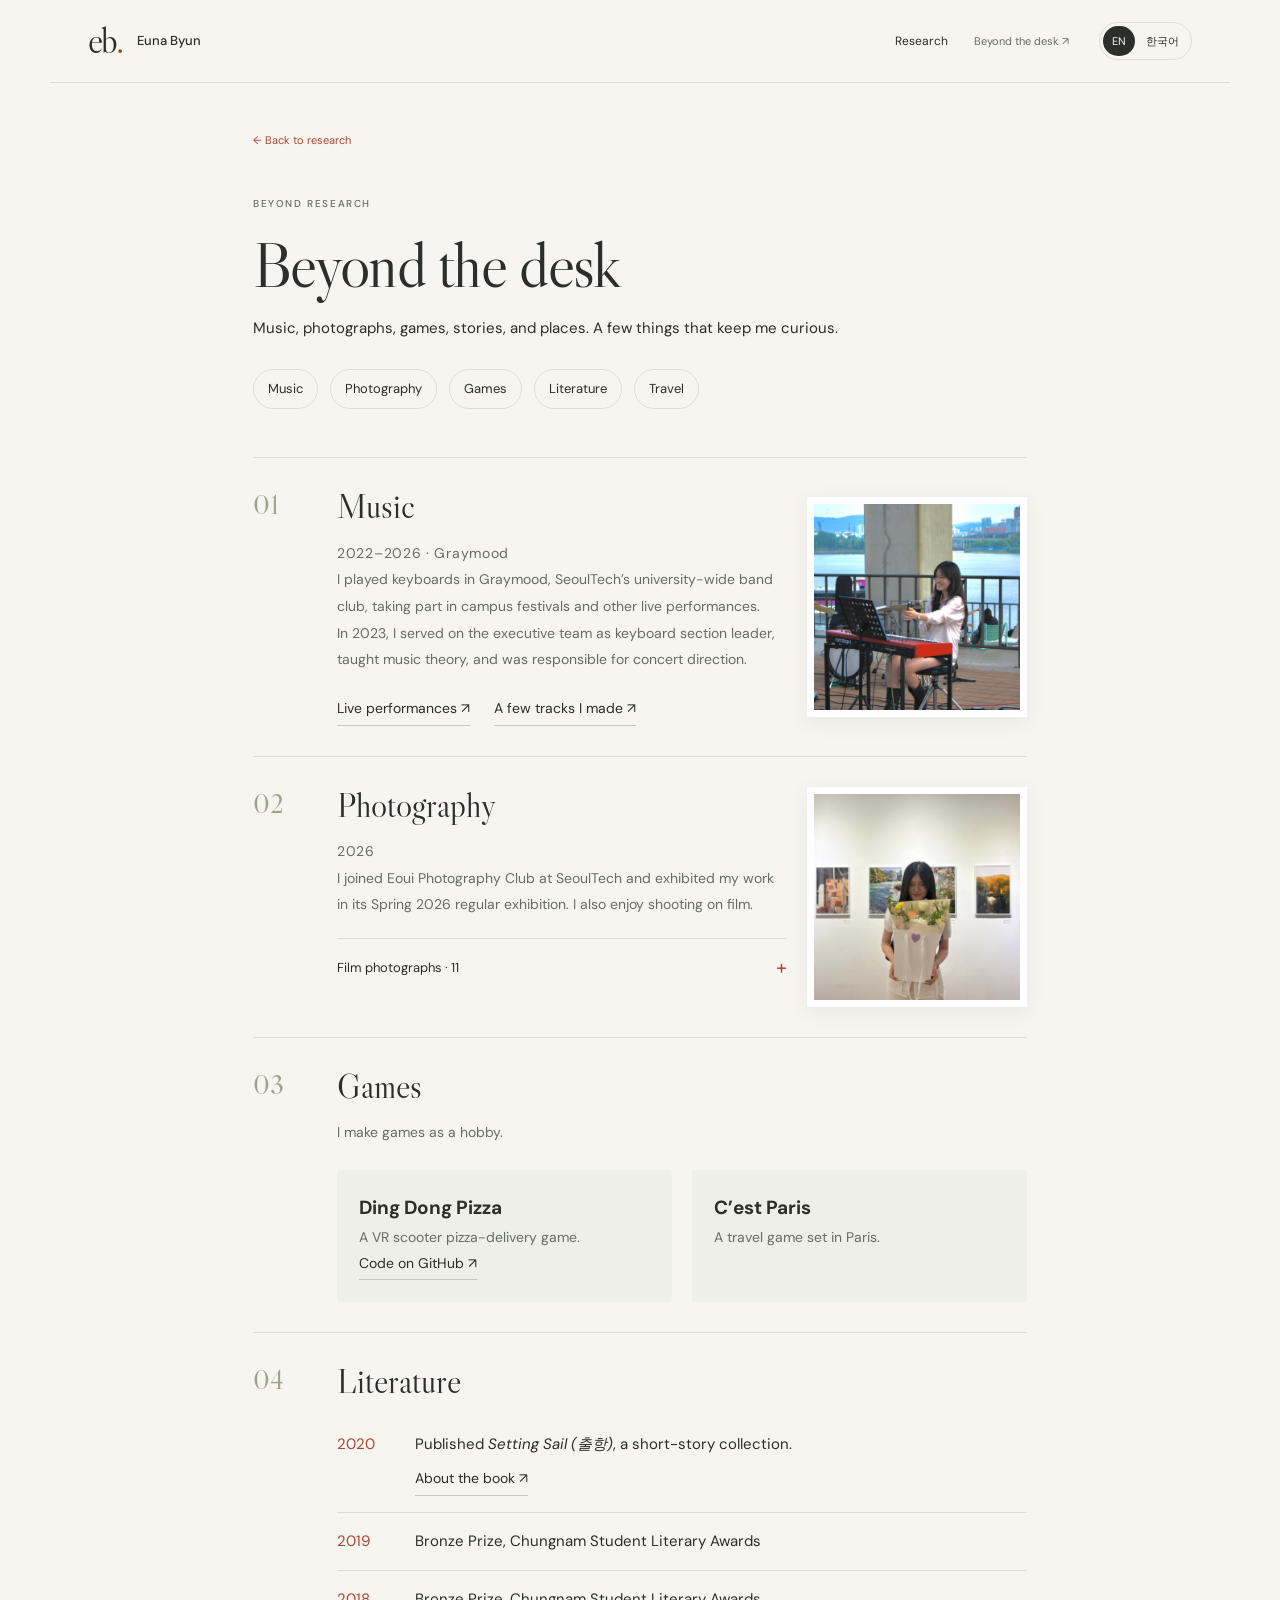
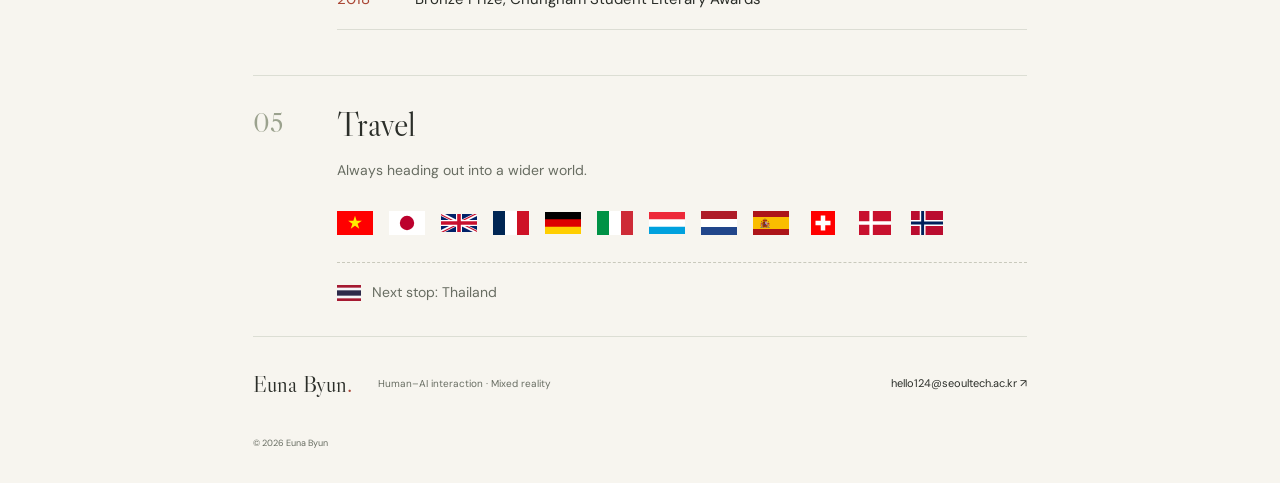
==== commit 8569a7e0: "Fix mobile photo order and move Travel last Show the Photography portrait above the film gallery on " ====
--- a/personal.html
+++ b/personal.html
@@ -1,3 +1,3 @@
 <!DOCTYPE html>
 <html lang="en"><head><meta charset="utf-8"/><meta content="width=device-width,initial-scale=1" name="viewport"/><title>Beyond the desk | Euna Byun</title><meta content="Euna Byun studies human–AI interaction, information seeking, and mixed reality. Research and publications." name="description"/><link href="research.css" rel="stylesheet"/></head><body><a class="skip" href="#personal"><span lang="en">Skip to content</span><span lang="ko">본문으로 건너뛰기</span></a><div aria-hidden="true" class="reading-progress"></div><header><a class="brand" href="index.html"><span class="brand-mark">eb<span>.</span></span><span>Euna Byun</span></a><nav aria-label="Main navigation"><a href="index.html#publications"><span lang="en">Research</span><span lang="ko">연구</span></a><a class="personal-nav" href="personal.html"><span lang="en">Beyond the desk</span><span lang="ko">연구 밖의 나</span> <span class="arrow">↗</span></a></nav><div aria-label="Language" class="languages" role="group"><button aria-pressed="true" data-language="en">EN</button><button aria-pressed="false" data-language="ko">한국어</button></div></header>
-<main class="personal-page" id="personal"><a class="back-link" href="index.html"><span lang="en">← Back to research</span><span lang="ko">← 연구 소개로</span></a><p class="eyebrow"><span lang="en">Beyond research</span><span lang="ko">연구 밖의 이야기</span></p><h1><span lang="en">Beyond the desk</span><span lang="ko">연구 밖의 나</span></h1><p><span lang="en">Music, photographs, places, games, and stories. A few things that keep me curious.</span><span lang="ko">음악과 사진, 여행과 게임, 그리고 이야기. 연구 밖에서 나의 호기심이 향하는 곳들입니다.</span></p><div class="interest-jumps"><a href="#music"><span lang="en">Music</span><span lang="ko">음악</span></a><a href="#photography"><span lang="en">Photography</span><span lang="ko">사진</span></a><a href="#travel"><span lang="en">Travel</span><span lang="ko">여행</span></a><a href="#games"><span lang="en">Games</span><span lang="ko">게임</span></a><a href="#literature"><span lang="en">Literature</span><span lang="ko">문학</span></a></div><section class="interest photo-interest" id="music"><span class="interest-number">01</span><div><h2><span lang="en">Music</span><span lang="ko">음악</span></h2><p class="interest-date">2022–2026 · <span lang="en">Graymood</span><span lang="ko">그레이무드</span></p><p><span lang="en">I played keyboards in Graymood, SeoulTech’s university-wide band club, taking part in campus festivals and other live performances.</span><span lang="ko">서울과학기술대학교 중앙 밴드 동아리 그레이무드에서 키보드 파트로 활동하며 학교 축제 등 다양한 공연에 참여했습니다.</span></p><p><span lang="en">In 2023, I served on the executive team as keyboard section leader, taught music theory, and was responsible for concert direction.</span><span lang="ko">2023년에는 키보드 파트장으로 임원진을 맡아 화성학 수업을 진행하고 공연 감독부를 담당했습니다.</span></p><div class="interest-links"><a class="interest-link" href="https://youtube.com/playlist?list=PLIJFQ7l4YhR_39dsod716gtRx3qSEJ1hB" target="_blank" rel="noopener"><span lang="en">Live performances</span><span lang="ko">공연영상 모음</span> ↗</a><a class="interest-link" href="https://on.soundcloud.com/s4mWB8GblSfs7whymC" target="_blank" rel="noopener"><span lang="en">A few tracks I made</span><span lang="ko">가볍게 작업한 곡들</span> ↗</a></div></div><figure class="interest-portrait"><img src="profile2.jpg" alt="Euna playing keyboards at a live performance" loading="lazy"></figure></section><section class="interest photo-interest" id="photography"><span class="interest-number">02</span><div><h2><span lang="en">Photography</span><span lang="ko">사진</span></h2><p class="interest-date">2026</p><p><span lang="en">I joined Eoui Photography Club at SeoulTech and exhibited my work in its Spring 2026 regular exhibition. I also enjoy shooting on film.</span><span lang="ko">서울과학기술대학교 중앙동아리 어의사진반에서 활동하며 2026년 1학기 정기사진전에 출품했습니다. 필름카메라로 사진을 찍는 것도 좋아합니다.</span></p><details class="gallery-disclosure"><summary><span lang="en">Film photographs · 11</span><span lang="ko">필름 사진 · 11장</span><span class="toggle-sign" aria-hidden="true">+</span></summary><div class="film-gallery" aria-label="Film photography"><button class="film-photo" data-photo="assets/film/000001.webp" aria-label="View film photograph 1"><img src="assets/film/000001.webp" alt="Film photograph 1" loading="lazy" width="2048" height="1372"><span>01</span></button><button class="film-photo" data-photo="assets/film/000007.webp" aria-label="View film photograph 2"><img src="assets/film/000007.webp" alt="Film photograph 2" loading="lazy" width="2048" height="1372"><span>02</span></button><button class="film-photo" data-photo="assets/film/000008.webp" aria-label="View film photograph 3"><img src="assets/film/000008.webp" alt="Film photograph 3" loading="lazy" width="2048" height="1372"><span>03</span></button><button class="film-photo" data-photo="assets/film/000011.webp" aria-label="View film photograph 4"><img src="assets/film/000011.webp" alt="Film photograph 4" loading="lazy" width="2048" height="1372"><span>04</span></button><button class="film-photo" data-photo="assets/film/000013.webp" aria-label="View film photograph 5"><img src="assets/film/000013.webp" alt="Film photograph 5" loading="lazy" width="2048" height="1372"><span>05</span></button><button class="film-photo" data-photo="assets/film/000014.webp" aria-label="View film photograph 6"><img src="assets/film/000014.webp" alt="Film photograph 6" loading="lazy" width="2048" height="1372"><span>06</span></button><button class="film-photo" data-photo="assets/film/000016.webp" aria-label="View film photograph 7"><img src="assets/film/000016.webp" alt="Film photograph 7" loading="lazy" width="2048" height="1372"><span>07</span></button><button class="film-photo" data-photo="assets/film/000017.webp" aria-label="View film photograph 8"><img src="assets/film/000017.webp" alt="Film photograph 8" loading="lazy" width="2048" height="1372"><span>08</span></button><button class="film-photo" data-photo="assets/film/000019.webp" aria-label="View film photograph 9"><img src="assets/film/000019.webp" alt="Film photograph 9" loading="lazy" width="2048" height="1372"><span>09</span></button><button class="film-photo" data-photo="assets/film/000020.webp" aria-label="View film photograph 10"><img src="assets/film/000020.webp" alt="Film photograph 10" loading="lazy" width="2048" height="1372"><span>10</span></button><button class="film-photo" data-photo="assets/film/000024.webp" aria-label="View film photograph 11"><img src="assets/film/000024.webp" alt="Film photograph 11" loading="lazy" width="2048" height="1372"><span>11</span></button></div></details></div><figure class="interest-portrait"><img src="profile1.jpg?v=2" alt="Euna at the photography exhibition" loading="lazy"></figure></section><section class="interest" id="travel"><span class="interest-number">03</span><div><h2><span lang="en">Travel</span><span lang="ko">여행</span></h2><p><span lang="en">Always heading out into a wider world.</span><span lang="ko">늘 더 넓은 세상으로 나아갑니다.</span></p><ol class="countries"><li><img class="flag" src="assets/flags/vn.svg" alt="Vietnam / 베트남" title="Vietnam / 베트남" width="36" height="24"></li><li><img class="flag" src="assets/flags/jp.svg" alt="Japan / 일본" title="Japan / 일본" width="36" height="24"></li><li><img class="flag" src="assets/flags/gb.svg" alt="United Kingdom / 영국" title="United Kingdom / 영국" width="36" height="24"></li><li><img class="flag" src="assets/flags/fr.svg" alt="France / 프랑스" title="France / 프랑스" width="36" height="24"></li><li><img class="flag" src="assets/flags/de.svg" alt="Germany / 독일" title="Germany / 독일" width="36" height="24"></li><li><img class="flag" src="assets/flags/it.svg" alt="Italy / 이탈리아" title="Italy / 이탈리아" width="36" height="24"></li><li><img class="flag" src="assets/flags/lu.svg" alt="Luxembourg / 룩셈부르크" title="Luxembourg / 룩셈부르크" width="36" height="24"></li><li><img class="flag" src="assets/flags/nl.svg" alt="Netherlands / 네덜란드" title="Netherlands / 네덜란드" width="36" height="24"></li><li><img class="flag" src="assets/flags/es.svg" alt="Spain / 스페인" title="Spain / 스페인" width="36" height="24"></li><li><img class="flag" src="assets/flags/ch.svg" alt="Switzerland / 스위스" title="Switzerland / 스위스" width="36" height="24"></li><li><img class="flag" src="assets/flags/dk.svg" alt="Denmark / 덴마크" title="Denmark / 덴마크" width="36" height="24"></li><li><img class="flag" src="assets/flags/no.svg" alt="Norway / 노르웨이" title="Norway / 노르웨이" width="36" height="24"></li></ol><p class="next-stop"><img class="flag next-flag" src="assets/flags/th.svg" alt="Thailand / 태국" width="24" height="16"> <span lang="en">Next stop: Thailand</span><span lang="ko">다음 여행: 태국</span></p></div></section><section class="interest" id="games"><span class="interest-number">04</span><div><h2><span lang="en">Games</span><span lang="ko">게임</span></h2><p><span lang="en">I make games as a hobby.</span><span lang="ko">취미로 게임을 개발합니다.</span></p><div class="game-list"><article><h3>Ding Dong Pizza</h3><p><span lang="en">A VR scooter pizza-delivery game.</span><span lang="ko">VR 스쿠터 피자 배달 게임.</span></p><a class="interest-link" href="https://github.com/TPRPT/VR_Lab" target="_blank" rel="noopener"><span lang="en">Code on GitHub</span><span lang="ko">GitHub 코드</span> ↗</a></article><article><h3>C’est Paris</h3><p><span lang="en">A travel game set in Paris.</span><span lang="ko">파리 여행 게임.</span></p></article></div></div></section><section class="interest" id="literature"><span class="interest-number">05</span><div><h2><span lang="en">Literature</span><span lang="ko">문학</span></h2><ul class="writing-list"><li><time>2020</time><div><span lang="en">Published <em>Setting Sail (출항)</em>, a short-story collection.</span><span lang="ko">단편소설집 <em>『출항』</em> 출판</span><br><a class="interest-link" href="https://search.shopping.naver.com/book/catalog/32466714937" target="_blank" rel="noopener"><span lang="en">About the book</span><span lang="ko">책 소개</span> ↗</a></div></li><li><time>2019</time><div><span lang="en">Bronze Prize, Chungnam Student Literary Awards</span><span lang="ko">충남학생문학상 동상</span></div></li><li><time>2018</time><div><span lang="en">Bronze Prize, Chungnam Student Literary Awards</span><span lang="ko">충남학생문학상 동상</span></div></li></ul></div></section><footer><a class="footer-name" href="index.html">Euna Byun<span>.</span></a><p><span lang="en">Human–AI interaction · Mixed reality</span><span lang="ko">인간–AI 상호작용 · 혼합현실</span></p><a href="mailto:hello124@seoultech.ac.kr">hello124@seoultech.ac.kr ↗</a><span class="copyright">© 2026 Euna Byun</span></footer></main><script src="script.js" defer></script><dialog id="photo-dialog" aria-label="Film photograph"><button class="photo-close" aria-label="Close">×</button><img alt=""><div class="photo-controls"><button class="photo-prev" aria-label="Previous photograph">←</button><span id="photo-position" aria-live="polite"></span><button class="photo-next" aria-label="Next photograph">→</button></div></dialog></body></html>
+<main class="personal-page" id="personal"><a class="back-link" href="index.html"><span lang="en">← Back to research</span><span lang="ko">← 연구 소개로</span></a><p class="eyebrow"><span lang="en">Beyond research</span><span lang="ko">연구 밖의 이야기</span></p><h1><span lang="en">Beyond the desk</span><span lang="ko">연구 밖의 나</span></h1><p><span lang="en">Music, photographs, games, stories, and places. A few things that keep me curious.</span><span lang="ko">음악과 사진, 게임과 이야기, 그리고 여행. 연구 밖에서 나의 호기심이 향하는 곳들입니다.</span></p><div class="interest-jumps"><a href="#music"><span lang="en">Music</span><span lang="ko">음악</span></a><a href="#photography"><span lang="en">Photography</span><span lang="ko">사진</span></a><a href="#games"><span lang="en">Games</span><span lang="ko">게임</span></a><a href="#literature"><span lang="en">Literature</span><span lang="ko">문학</span></a><a href="#travel"><span lang="en">Travel</span><span lang="ko">여행</span></a></div><section class="interest photo-interest" id="music"><span class="interest-number">01</span><div><h2><span lang="en">Music</span><span lang="ko">음악</span></h2><p class="interest-date">2022–2026 · <span lang="en">Graymood</span><span lang="ko">그레이무드</span></p><p><span lang="en">I played keyboards in Graymood, SeoulTech’s university-wide band club, taking part in campus festivals and other live performances.</span><span lang="ko">서울과학기술대학교 중앙 밴드 동아리 그레이무드에서 키보드 파트로 활동하며 학교 축제 등 다양한 공연에 참여했습니다.</span></p><p><span lang="en">In 2023, I served on the executive team as keyboard section leader, taught music theory, and was responsible for concert direction.</span><span lang="ko">2023년에는 키보드 파트장으로 임원진을 맡아 화성학 수업을 진행하고 공연 감독부를 담당했습니다.</span></p><div class="interest-links"><a class="interest-link" href="https://youtube.com/playlist?list=PLIJFQ7l4YhR_39dsod716gtRx3qSEJ1hB" target="_blank" rel="noopener"><span lang="en">Live performances</span><span lang="ko">공연영상 모음</span> ↗</a><a class="interest-link" href="https://on.soundcloud.com/s4mWB8GblSfs7whymC" target="_blank" rel="noopener"><span lang="en">A few tracks I made</span><span lang="ko">가볍게 작업한 곡들</span> ↗</a></div></div><figure class="interest-portrait"><img src="profile2.jpg" alt="Euna playing keyboards at a live performance" loading="lazy"></figure></section><section class="interest photo-interest" id="photography"><span class="interest-number">02</span><div><h2><span lang="en">Photography</span><span lang="ko">사진</span></h2><p class="interest-date">2026</p><p><span lang="en">I joined Eoui Photography Club at SeoulTech and exhibited my work in its Spring 2026 regular exhibition. I also enjoy shooting on film.</span><span lang="ko">서울과학기술대학교 중앙동아리 어의사진반에서 활동하며 2026년 1학기 정기사진전에 출품했습니다. 필름카메라로 사진을 찍는 것도 좋아합니다.</span></p></div><figure class="interest-portrait"><img src="profile1.jpg?v=2" alt="Euna at the photography exhibition" loading="lazy"></figure><details class="gallery-disclosure"><summary><span lang="en">Film photographs · 11</span><span lang="ko">필름 사진 · 11장</span><span class="toggle-sign" aria-hidden="true">+</span></summary><div class="film-gallery" aria-label="Film photography"><button class="film-photo" data-photo="assets/film/000001.webp" aria-label="View film photograph 1"><img src="assets/film/000001.webp" alt="Film photograph 1" loading="lazy" width="2048" height="1372"><span>01</span></button><button class="film-photo" data-photo="assets/film/000007.webp" aria-label="View film photograph 2"><img src="assets/film/000007.webp" alt="Film photograph 2" loading="lazy" width="2048" height="1372"><span>02</span></button><button class="film-photo" data-photo="assets/film/000008.webp" aria-label="View film photograph 3"><img src="assets/film/000008.webp" alt="Film photograph 3" loading="lazy" width="2048" height="1372"><span>03</span></button><button class="film-photo" data-photo="assets/film/000011.webp" aria-label="View film photograph 4"><img src="assets/film/000011.webp" alt="Film photograph 4" loading="lazy" width="2048" height="1372"><span>04</span></button><button class="film-photo" data-photo="assets/film/000013.webp" aria-label="View film photograph 5"><img src="assets/film/000013.webp" alt="Film photograph 5" loading="lazy" width="2048" height="1372"><span>05</span></button><button class="film-photo" data-photo="assets/film/000014.webp" aria-label="View film photograph 6"><img src="assets/film/000014.webp" alt="Film photograph 6" loading="lazy" width="2048" height="1372"><span>06</span></button><button class="film-photo" data-photo="assets/film/000016.webp" aria-label="View film photograph 7"><img src="assets/film/000016.webp" alt="Film photograph 7" loading="lazy" width="2048" height="1372"><span>07</span></button><button class="film-photo" data-photo="assets/film/000017.webp" aria-label="View film photograph 8"><img src="assets/film/000017.webp" alt="Film photograph 8" loading="lazy" width="2048" height="1372"><span>08</span></button><button class="film-photo" data-photo="assets/film/000019.webp" aria-label="View film photograph 9"><img src="assets/film/000019.webp" alt="Film photograph 9" loading="lazy" width="2048" height="1372"><span>09</span></button><button class="film-photo" data-photo="assets/film/000020.webp" aria-label="View film photograph 10"><img src="assets/film/000020.webp" alt="Film photograph 10" loading="lazy" width="2048" height="1372"><span>10</span></button><button class="film-photo" data-photo="assets/film/000024.webp" aria-label="View film photograph 11"><img src="assets/film/000024.webp" alt="Film photograph 11" loading="lazy" width="2048" height="1372"><span>11</span></button></div></details></section><section class="interest" id="games"><span class="interest-number">03</span><div><h2><span lang="en">Games</span><span lang="ko">게임</span></h2><p><span lang="en">I make games as a hobby.</span><span lang="ko">취미로 게임을 개발합니다.</span></p><div class="game-list"><article><h3>Ding Dong Pizza</h3><p><span lang="en">A VR scooter pizza-delivery game.</span><span lang="ko">VR 스쿠터 피자 배달 게임.</span></p><a class="interest-link" href="https://github.com/TPRPT/VR_Lab" target="_blank" rel="noopener"><span lang="en">Code on GitHub</span><span lang="ko">GitHub 코드</span> ↗</a></article><article><h3>C’est Paris</h3><p><span lang="en">A travel game set in Paris.</span><span lang="ko">파리 여행 게임.</span></p></article></div></div></section><section class="interest" id="literature"><span class="interest-number">04</span><div><h2><span lang="en">Literature</span><span lang="ko">문학</span></h2><ul class="writing-list"><li><time>2020</time><div><span lang="en">Published <em>Setting Sail (출항)</em>, a short-story collection.</span><span lang="ko">단편소설집 <em>『출항』</em> 출판</span><br><a class="interest-link" href="https://search.shopping.naver.com/book/catalog/32466714937" target="_blank" rel="noopener"><span lang="en">About the book</span><span lang="ko">책 소개</span> ↗</a></div></li><li><time>2019</time><div><span lang="en">Bronze Prize, Chungnam Student Literary Awards</span><span lang="ko">충남학생문학상 동상</span></div></li><li><time>2018</time><div><span lang="en">Bronze Prize, Chungnam Student Literary Awards</span><span lang="ko">충남학생문학상 동상</span></div></li></ul></div></section><section class="interest" id="travel"><span class="interest-number">05</span><div><h2><span lang="en">Travel</span><span lang="ko">여행</span></h2><p><span lang="en">Always heading out into a wider world.</span><span lang="ko">늘 더 넓은 세상으로 나아갑니다.</span></p><ol class="countries"><li><img class="flag" src="assets/flags/vn.svg" alt="Vietnam / 베트남" title="Vietnam / 베트남" width="36" height="24"></li><li><img class="flag" src="assets/flags/jp.svg" alt="Japan / 일본" title="Japan / 일본" width="36" height="24"></li><li><img class="flag" src="assets/flags/gb.svg" alt="United Kingdom / 영국" title="United Kingdom / 영국" width="36" height="24"></li><li><img class="flag" src="assets/flags/fr.svg" alt="France / 프랑스" title="France / 프랑스" width="36" height="24"></li><li><img class="flag" src="assets/flags/de.svg" alt="Germany / 독일" title="Germany / 독일" width="36" height="24"></li><li><img class="flag" src="assets/flags/it.svg" alt="Italy / 이탈리아" title="Italy / 이탈리아" width="36" height="24"></li><li><img class="flag" src="assets/flags/lu.svg" alt="Luxembourg / 룩셈부르크" title="Luxembourg / 룩셈부르크" width="36" height="24"></li><li><img class="flag" src="assets/flags/nl.svg" alt="Netherlands / 네덜란드" title="Netherlands / 네덜란드" width="36" height="24"></li><li><img class="flag" src="assets/flags/es.svg" alt="Spain / 스페인" title="Spain / 스페인" width="36" height="24"></li><li><img class="flag" src="assets/flags/ch.svg" alt="Switzerland / 스위스" title="Switzerland / 스위스" width="36" height="24"></li><li><img class="flag" src="assets/flags/dk.svg" alt="Denmark / 덴마크" title="Denmark / 덴마크" width="36" height="24"></li><li><img class="flag" src="assets/flags/no.svg" alt="Norway / 노르웨이" title="Norway / 노르웨이" width="36" height="24"></li></ol><p class="next-stop"><img class="flag next-flag" src="assets/flags/th.svg" alt="Thailand / 태국" width="24" height="16"> <span lang="en">Next stop: Thailand</span><span lang="ko">다음 여행: 태국</span></p></div></section><footer><a class="footer-name" href="index.html">Euna Byun<span>.</span></a><p><span lang="en">Human–AI interaction · Mixed reality</span><span lang="ko">인간–AI 상호작용 · 혼합현실</span></p><a href="mailto:hello124@seoultech.ac.kr">hello124@seoultech.ac.kr ↗</a><span class="copyright">© 2026 Euna Byun</span></footer></main><script src="script.js" defer></script><dialog id="photo-dialog" aria-label="Film photograph"><button class="photo-close" aria-label="Close">×</button><img alt=""><div class="photo-controls"><button class="photo-prev" aria-label="Previous photograph">←</button><span id="photo-position" aria-live="polite"></span><button class="photo-next" aria-label="Next photograph">→</button></div></dialog></body></html>
--- a/research.css
+++ b/research.css
@@ -1,5 +1,5 @@
 @import url('https://fonts.googleapis.com/css2?family=DM+Sans:wght@400;500;600;700&family=Libre+Caslon+Display&display=swap');
-:root{--paper:#f7f5ef;--ink:#2b2e29;--muted:#686d62;--red:#aa4736;--line:#dcded4;--green:#e8ecdf;--serif:'Libre Caslon Display',Georgia,serif;--sans:'DM Sans','Noto Sans KR',-apple-system,BlinkMacSystemFont,'Segoe UI',sans-serif}*{box-sizing:border-box}html{scroll-behavior:smooth;scroll-padding-top:100px}body{margin:0;background:var(--paper);color:var(--ink);font:15px/1.7 var(--sans)}html[lang=en] [lang=ko],html[lang=ko] [lang=en]{display:none}[hidden]{display:none!important}button{font:inherit;cursor:pointer;color:inherit}a{color:inherit;text-decoration:none}a,button,summary{-webkit-tap-highlight-color:transparent}a:focus-visible,button:focus-visible,summary:focus-visible{outline:2px solid var(--red);outline-offset:5px}p{margin:0 0 15px}h1,h2,h3,h4{margin-top:0}em{font-weight:400}.skip{position:fixed;top:-60px;z-index:1000;background:var(--paper);padding:12px}.skip:focus{top:4px}.reading-progress{position:fixed;top:0;left:0;z-index:120;height:3px;width:100%;background:var(--red);transform:scaleX(0);transform-origin:left;pointer-events:none}header{max-width:1180px;margin:auto;padding:0 38px;height:83px;position:sticky;top:0;z-index:100;background:rgba(247,245,239,.95);backdrop-filter:blur(12px);border-bottom:1px solid var(--line);display:flex;align-items:center;gap:30px}.brand{display:flex;gap:15px;align-items:center;font-size:13px;font-weight:500;white-space:nowrap}.brand-mark{font:36px/.8 var(--serif);letter-spacing:-2px}.brand-mark span{color:var(--red)}nav{margin-left:auto;display:flex;align-items:center;gap:26px;font-size:12px}nav a{position:relative}nav a:after{content:'';height:1px;background:var(--red);position:absolute;left:0;right:0;bottom:-5px;transform:scaleX(0);transform-origin:left;transition:transform .2s}nav a:hover:after{transform:scaleX(1)}.personal-nav{color:var(--muted);font-size:11px}.arrow{display:inline-block;transition:transform .2s}.personal-nav:hover .arrow{transform:translate(2px,-2px)}.languages{display:flex;border:1px solid var(--line);border-radius:40px;padding:3px;gap:2px}.languages button{border:0;background:transparent;border-radius:30px;font-size:11px;padding:6px 9px;min-height:30px;transition:background .2s,color .2s}.languages button[aria-pressed=true]{background:var(--ink);color:var(--paper)}main{max-width:1180px;margin:auto;padding:0 38px}.hero{display:grid;grid-template-columns:minmax(0,1fr) 250px;gap:90px;align-items:center;padding:65px 20px 65px 0;min-height:485px}.eyebrow{font-size:10px;font-weight:500;letter-spacing:1.6px;text-transform:uppercase;margin:0 0 19px;color:var(--muted)}.tiny-dot{display:inline-block;width:6px;height:6px;background:var(--red);border-radius:50%;margin-right:6px;vertical-align:middle}.hero h1{font:clamp(58px,6.5vw,84px)/1.05 var(--serif);letter-spacing:-2.8px;margin:0 0 13px}.hero h1 em,.accent{color:var(--red)}html[lang=ko] .hero h1{font-size:66px;font-family:var(--sans);font-weight:500}.hero-affiliation{font-size:12px;color:var(--muted);margin-bottom:24px;letter-spacing:.2px}.hero-affiliation>span{color:var(--red);padding:0 8px}.hero-intro{font-size:18px;line-height:1.7;max-width:625px;margin-bottom:23px}.hero-intro em{font-style:normal;background:linear-gradient(transparent 63%,#e1e7d8 63%)}.links{display:flex;gap:28px;font-size:12px}.links a{border-bottom:1px solid var(--line);padding-bottom:3px;transition:border-color .2s}.links a:hover{border-color:var(--red)}.links a span{color:var(--red);margin-left:10px}.portrait-wrap{position:relative;justify-self:end;width:240px}.portrait-wrap:before{content:'';position:absolute;inset:20px -15px 38px 22px;background:var(--green);border:1px solid #d8dfcf;transform:none;border-radius:2px}.portrait-paper{position:relative;border:1px solid var(--line);padding:10px;background:#fefdf9;transform:none;transition:transform .45s,box-shadow .45s;box-shadow:0 7px 24px #30352208}.portrait-wrap:hover .portrait-paper{transform:none;box-shadow:0 14px 30px #3035220d}.portrait{display:block;width:100%;height:280px;object-fit:cover;object-position:50% 30%;filter:saturate(.85)}.portrait-caption{position:relative;text-align:center;font:italic 13px Georgia,serif;color:var(--muted);margin:19px 0 0}section:not(.hero){border-top:1px solid var(--line);padding:48px 0 55px}.section-head{display:flex;align-items:end;justify-content:space-between;gap:25px;margin-bottom:28px}.section-head .eyebrow{margin-bottom:9px}.section-head h2{font:42px/1.1 var(--serif);letter-spacing:-.9px;margin:0}.section-aside{font-size:11px;text-align:right;color:var(--muted);margin:0;line-height:1.8}.filter-bar{display:flex;justify-content:space-between;align-items:center;margin-bottom:15px;gap:20px}.filters{display:flex;gap:7px}.filters button{border:1px solid var(--line);background:transparent;font-size:11px;padding:7px 15px;border-radius:30px;transition:background .2s,color .2s,border-color .2s}.filters button:hover{border-color:var(--ink)}.filters button.active{background:var(--ink);color:var(--paper);border-color:var(--ink)}.filters button span{font-size:9px;margin-left:8px;opacity:.65}.filter-count{font-size:10px;color:var(--muted)}.publication{display:grid;grid-template-columns:112px minmax(0,1fr);gap:24px;border-top:1px solid var(--line);padding:26px 16px 26px 0;position:relative;transition:background .2s,transform .2s}.publication:hover{background:#eeefe65c;transform:translateX(3px)}.publication-meta{display:flex;align-items:start;flex-direction:column;gap:5px;padding-top:2px}.pub-year{font:25px/1.2 var(--serif);color:#767b6e;margin-bottom:3px}.status{font-size:9px;letter-spacing:.6px;font-weight:500;padding:3px 7px;background:var(--green);border-radius:2px}.status.reviewing{color:var(--red);background:#f0e6de}.pub-type{font-size:10px;color:var(--muted)}.publication h3{font-size:17px;line-height:1.55;font-weight:500;letter-spacing:-.2px;margin:0 0 9px;max-width:850px}.publication h3 a:hover{color:var(--red)}.authors{font-size:12px;line-height:1.7;margin:0 0 4px}.authors strong{font-weight:700}.pub-venue{font-size:11px;color:var(--muted);margin:0 0 8px}.description{font-size:13px;color:#63685e;margin-bottom:12px;max-width:850px}.equal{font-size:10px;color:var(--muted);margin-bottom:10px}.paper-link,.interface-link,.abstract summary{font-size:11px;color:var(--red)}.paper-link:hover{text-decoration:underline;text-underline-offset:4px}.interface-link{background:transparent;border:0;padding:0;margin-left:20px}.interface-link:hover{text-decoration:underline;text-underline-offset:4px}.abstract{display:block;margin:14px 0}.abstract summary{cursor:pointer}.abstract[open]{display:block;margin:14px 0}.abstract p{font-size:13px;color:#5e6359;line-height:1.85;max-width:850px;border-left:2px solid #cbd3c1;padding-left:20px;margin:14px 0 0;animation:unfold .25s ease}.research-grid{display:grid;grid-template-columns:1fr 1fr;gap:18px}.research-card{border:1px solid var(--line);border-radius:3px;background:#fbfaf5;padding:25px 27px 0;position:relative;transition:border-color .25s,transform .25s,box-shadow .25s;overflow:hidden}.research-card:hover{border-color:#b9c1ac;transform:translateY(-3px);box-shadow:0 8px 20px #30352206}.research-card:before{content:'';position:absolute;top:0;left:0;height:2px;width:100%;background:var(--red);transform:scaleX(0);transform-origin:left;transition:transform .35s}.research-card:hover:before{transform:scaleX(1)}.research-card[data-kind=xr]:before{background:#73856a}.research-card[data-kind=ui]:before{background:#877b98}.research-card[data-kind=industry]:before{background:#9d885e}.card-top{display:flex;align-items:center;justify-content:space-between;margin-bottom:18px;gap:15px}.category-label{font-size:9px;text-transform:uppercase;letter-spacing:.7px;color:var(--muted)}.card-number{font:23px/1 var(--serif);color:#9ba28e}.research-card h3{font:27px/1.2 var(--serif);letter-spacing:-.4px;margin:0 0 14px}.research-card>p{font-size:13px;line-height:1.8;color:#62685d;min-height:70px;margin-bottom:18px}.contribution{border-top:1px solid var(--line);padding:15px 0}.contribution summary{list-style:none;display:flex;justify-content:space-between;align-items:center;font-size:11px;cursor:pointer}.contribution summary::-webkit-details-marker{display:none}.toggle-sign{font-size:20px;font-weight:400;line-height:1;color:var(--red);transition:transform .2s}.contribution[open] .toggle-sign{transform:rotate(45deg)}.detail-content{animation:unfold .25s ease;padding-top:15px}.detail-content p{font-size:12px;line-height:1.9;color:var(--muted)}.detail-content a{font-size:11px;color:var(--red)}.background-grid{display:grid;grid-template-columns:1.15fr 1fr;gap:80px}.column-label{font-size:11px;letter-spacing:.9px;text-transform:uppercase;font-weight:500;margin:0 0 25px;color:var(--muted)}.timeline-item{padding:0 0 26px 22px;border-left:1px solid var(--line);position:relative}.timeline-item:before{content:'';position:absolute;width:5px;height:5px;border-radius:50%;background:var(--red);top:8px;left:-3px}.timeline-item .date{font-size:10px;color:var(--muted);display:block;margin-bottom:8px}.timeline-item h4{font-size:14px;font-weight:500;margin:0 0 5px;line-height:1.5}.timeline-item p{font-size:12px;color:var(--muted);margin-bottom:4px}.timeline-item .small{font-size:11px}.beyond-note{margin-top:30px;padding:26px 30px;background:var(--green);border-radius:3px}.beyond-note .eyebrow{font-size:9px}.beyond-note h3{font:31px/1.12 var(--serif);margin:17px 0 22px;letter-spacing:-.5px}.text-link{font-size:11px;display:inline-flex;align-items:center;gap:30px;border-bottom:1px solid #abb5a1;padding-bottom:6px}.text-link:hover{color:var(--red);border-color:var(--red)}footer{padding:33px 0 32px;border-top:1px solid var(--line);display:flex;align-items:center;gap:26px;flex-wrap:wrap}.footer-name{font:23px var(--serif)}.footer-name span{color:var(--red)}footer p{font-size:10px;color:var(--muted);margin:0}footer>a:not(.footer-name){font-size:11px;margin-left:auto}.copyright{flex-basis:100%;font-size:9px;color:var(--muted);margin-top:12px}dialog{max-width:1100px;width:90vw;border:1px solid var(--line);border-radius:6px;padding:22px;background:var(--paper);box-shadow:0 30px 100px #0004}dialog::backdrop{background:#252b25ae;backdrop-filter:blur(5px)}dialog img{display:block;width:100%;height:auto;max-height:70vh;object-fit:contain}dialog p{font-size:11px;color:var(--muted);margin:14px 0 0}.dialog-head{display:flex;justify-content:space-between;align-items:center;gap:20px;margin-bottom:18px}.dialog-head h2{font:24px var(--serif);margin:0}.dialog-close{font-size:26px;background:transparent;border:1px solid var(--line);width:38px;height:38px;border-radius:50%;line-height:1}.dialog-close:hover{background:var(--green)}body.modal-open{overflow:hidden}.personal-page{max-width:850px;padding-top:44px}.back-link{display:inline-block;font-size:11px;color:var(--red);margin-bottom:45px}.personal-page>h1{font:64px/1.05 var(--serif);letter-spacing:-1.7px;margin-bottom:18px}.personal-intro{font-size:17px;color:var(--muted);max-width:600px;margin-bottom:45px}.personal-page section.interest{display:grid;grid-template-columns:64px 1fr;gap:20px;padding:30px 0}.interest-number{font:27px var(--serif);color:#9ba28e}.interest h2{font:34px/1.1 var(--serif);margin:0 0 14px}.interest p{font-size:14px;line-height:1.9;color:var(--muted);margin:0}.personal-page .other-work{padding:35px 0 45px}.other-work h2{font:31px var(--serif);margin-bottom:22px}.project-links a{display:flex;justify-content:space-between;gap:20px;padding:15px 0;border-bottom:1px solid var(--line);font-size:13px;transition:color .2s,transform .2s}.project-links a:hover{color:var(--red);transform:translateX(3px)}.project-links span{font-size:10px;color:var(--muted);white-space:nowrap}.projects-page{padding-top:40px;min-height:75vh}.projects-page h1{font:50px var(--serif)}.repo-row{padding:22px 0;border-top:1px solid var(--line);display:flex;align-items:center;justify-content:space-between;gap:20px}.repo-row h2{font:25px var(--serif);margin:0}.repo-row a{font-size:12px;color:var(--red)}@keyframes unfold{from{opacity:0;transform:translateY(-5px)}to{opacity:1;transform:translateY(0)}}@media(max-width:1000px){.hero{gap:50px;grid-template-columns:minmax(0,1fr) 210px}.portrait-wrap{width:210px}.portrait{height:260px}.hero-intro{font-size:16px}.hero h1{font-size:68px}.background-grid{gap:40px}.research-card{padding:23px 22px 0}}@media(max-width:720px){header{height:72px;padding:0 22px;gap:14px}.brand{gap:9px}.brand>span:last-child{display:none}.brand-mark{font-size:32px}nav{gap:18px;font-size:11px}.personal-nav{font-size:10px}.languages button{font-size:10px;padding:5px 8px}.languages{flex-shrink:0}main{padding:0 22px}.hero{grid-template-columns:minmax(0,1fr) 120px;gap:25px;padding:42px 0;min-height:0}.hero-copy{display:contents}.hero .eyebrow,.hero h1,.hero-affiliation{grid-column:1;margin:0}.hero .eyebrow{font-size:8px;letter-spacing:.8px;align-self:end}.hero h1{font-size:52px;letter-spacing:-1.8px}.hero-affiliation{font-size:10px;line-height:1.7}.hero-affiliation>span{padding:0 3px}.portrait-wrap{grid-column:2;grid-row:1/4;width:110px;align-self:center}.portrait-paper{padding:5px}.portrait{height:145px}.portrait-wrap:before{inset:12px -7px 5px 12px}.portrait-caption{display:none}.hero-intro,.hero .links{grid-column:1/-1;margin:0}.hero-intro{font-size:16px;padding-top:6px}.hero .links{margin-top:-4px}html[lang=ko] .hero h1{font-size:43px}.section-head h2{font-size:35px}.section-head .eyebrow{font-size:9px}.section-head{align-items:start;flex-wrap:wrap;gap:12px}.section-aside{text-align:left;font-size:10px}section:not(.hero){padding:35px 0 40px}.filters{gap:5px}.filters button{font-size:10px;padding:6px 11px}.filter-count{font-size:9px}.publication{grid-template-columns:1fr;gap:12px;padding:22px 0}.publication-meta{flex-direction:row;align-items:center;gap:10px;padding:0}.pub-year{font-size:20px;margin:0}.pub-type{font-size:10px}.publication h3{font-size:16px}.authors{font-size:12px}.description{font-size:13px}.interface-link{margin-left:14px}.abstract[open]{margin-left:0}.research-grid,.background-grid{grid-template-columns:1fr;gap:15px}.research-card h3{font-size:28px}.research-card>p{min-height:0}.background-grid{gap:24px}.beyond-note{margin-top:18px}.timeline-item{padding-bottom:23px}.links{gap:23px}.personal-page{padding-top:30px}.personal-page>h1{font-size:49px}.personal-intro{font-size:15px}.personal-page section.interest{grid-template-columns:32px 1fr;gap:15px}.interest h2{font-size:30px}.interest-number{font-size:22px}.project-links a{font-size:12px}.personal-page footer{display:flex}footer{gap:14px}footer p{font-size:9px}footer>a:not(.footer-name){margin-left:0;font-size:11px;flex-basis:100%}.copyright{margin-top:0}dialog{padding:14px;width:95vw}.dialog-head h2{font-size:19px}.dialog-close{width:32px;height:32px;font-size:22px}}@media(max-width:380px){header{padding:0 15px;gap:9px}nav{gap:13px}main{padding:0 18px}.hero{grid-template-columns:1fr 90px;gap:20px}.portrait-wrap{width:90px}.portrait{height:120px}.hero h1{font-size:45px}.hero .eyebrow{font-size:7px}.hero-affiliation{font-size:9px}.filters button{padding:6px 9px}.filter-count{display:none}}@media(prefers-reduced-motion:reduce){html{scroll-behavior:auto}*,*:before,*:after{animation:none!important;transition:none!important}}
+:root{--paper:#f7f5ef;--ink:#2b2e29;--muted:#686d62;--red:#aa4736;--line:#dcded4;--green:#e8ecdf;--serif:'Libre Caslon Display',Georgia,serif;--sans:'DM Sans','Noto Sans KR',-apple-system,BlinkMacSystemFont,'Segoe UI',sans-serif}*{box-sizing:border-box}html{scroll-behavior:smooth;scroll-padding-top:100px}body{margin:0;background:var(--paper);color:var(--ink);font:15px/1.7 var(--sans)}html[lang=en] [lang=ko],html[lang=ko] [lang=en]{display:none}[hidden]{display:none!important}button{font:inherit;cursor:pointer;color:inherit}a{color:inherit;text-decoration:none}a,button,summary{-webkit-tap-highlight-color:transparent}a:focus-visible,button:focus-visible,summary:focus-visible{outline:2px solid var(--red);outline-offset:5px}p{margin:0 0 15px}h1,h2,h3,h4{margin-top:0}em{font-weight:400}.skip{position:fixed;top:-60px;z-index:1000;background:var(--paper);padding:12px}.skip:focus{top:4px}.reading-progress{position:fixed;top:0;left:0;z-index:120;height:3px;width:100%;background:var(--red);transform:scaleX(0);transform-origin:left;pointer-events:none}header{max-width:1180px;margin:auto;padding:0 38px;height:83px;position:sticky;top:0;z-index:100;background:rgba(247,245,239,.95);backdrop-filter:blur(12px);border-bottom:1px solid var(--line);display:flex;align-items:center;gap:30px}.brand{display:flex;gap:15px;align-items:center;font-size:13px;font-weight:500;white-space:nowrap}.brand-mark{font:36px/.8 var(--serif);letter-spacing:-2px}.brand-mark span{color:var(--red)}nav{margin-left:auto;display:flex;align-items:center;gap:26px;font-size:12px}nav a{position:relative}nav a:after{content:'';height:1px;background:var(--red);position:absolute;left:0;right:0;bottom:-5px;transform:scaleX(0);transform-origin:left;transition:transform .2s}nav a:hover:after{transform:scaleX(1)}.personal-nav{color:var(--muted);font-size:11px}.arrow{display:inline-block;transition:transform .2s}.personal-nav:hover .arrow{transform:translate(2px,-2px)}.languages{display:flex;border:1px solid var(--line);border-radius:40px;padding:3px;gap:2px}.languages button{border:0;background:transparent;border-radius:30px;font-size:11px;padding:6px 9px;min-height:30px;transition:background .2s,color .2s}.languages button[aria-pressed=true]{background:var(--ink);color:var(--paper)}main{max-width:1180px;margin:auto;padding:0 38px}.hero{display:grid;grid-template-columns:minmax(0,1fr) 250px;gap:90px;align-items:center;padding:65px 20px 65px 0;min-height:485px}.eyebrow{font-size:10px;font-weight:500;letter-spacing:1.6px;text-transform:uppercase;margin:0 0 19px;color:var(--muted)}.tiny-dot{display:inline-block;width:6px;height:6px;background:var(--red);border-radius:50%;margin-right:6px;vertical-align:middle}.hero h1{font:clamp(58px,6.5vw,84px)/1.05 var(--serif);letter-spacing:-2.8px;margin:0 0 24px}.hero h1 em,.accent{color:var(--red)}html[lang=ko] .hero h1{font-size:66px;font-family:var(--sans);font-weight:500}.hero-intro{font-size:18px;line-height:1.7;max-width:625px;margin-bottom:23px}.hero-intro em{font-style:normal;background:linear-gradient(transparent 63%,#e1e7d8 63%)}.links{display:flex;gap:28px;font-size:12px}.links a{border-bottom:1px solid var(--line);padding-bottom:3px;transition:border-color .2s}.links a:hover{border-color:var(--red)}.links a span{color:var(--red);margin-left:10px}.portrait-wrap{position:relative;justify-self:end;width:240px}.portrait-wrap:before{content:'';position:absolute;inset:20px -15px 38px 22px;background:var(--green);border:1px solid #d8dfcf;transform:none;border-radius:2px}.portrait-paper{position:relative;border:1px solid var(--line);padding:10px;background:#fefdf9;transform:none;transition:transform .45s,box-shadow .45s;box-shadow:0 7px 24px #30352208}.portrait-wrap:hover .portrait-paper{transform:none;box-shadow:0 14px 30px #3035220d}.portrait{display:block;width:100%;height:280px;object-fit:cover;object-position:50% 30%;filter:saturate(.85)}.portrait-caption{position:relative;text-align:center;font:italic 13px Georgia,serif;color:var(--muted);margin:19px 0 0}section:not(.hero){border-top:1px solid var(--line);padding:48px 0 55px}.section-head{display:flex;align-items:end;justify-content:space-between;gap:25px;margin-bottom:28px}.section-head .eyebrow{margin-bottom:9px}.section-head h2{font:42px/1.1 var(--serif);letter-spacing:-.9px;margin:0}.section-aside{font-size:11px;text-align:right;color:var(--muted);margin:0;line-height:1.8}.filter-bar{display:flex;justify-content:space-between;align-items:center;margin-bottom:15px;gap:20px}.filters{display:flex;gap:7px}.filters button{border:1px solid var(--line);background:transparent;font-size:11px;padding:7px 15px;border-radius:30px;transition:background .2s,color .2s,border-color .2s}.filters button:hover{border-color:var(--ink)}.filters button.active{background:var(--ink);color:var(--paper);border-color:var(--ink)}.filters button span{font-size:9px;margin-left:8px;opacity:.65}.filter-count{font-size:10px;color:var(--muted)}.publication{display:grid;grid-template-columns:112px minmax(0,1fr);gap:24px;border-top:1px solid var(--line);padding:26px 16px 26px 0;position:relative;transition:background .2s,transform .2s}.publication:hover{background:#eeefe65c;transform:translateX(3px)}.publication-meta{display:flex;align-items:start;flex-direction:column;gap:5px;padding-top:2px}.pub-year{font:25px/1.2 var(--serif);color:#767b6e;margin-bottom:3px}.status{font-size:9px;letter-spacing:.6px;font-weight:500;padding:3px 7px;background:var(--green);border-radius:2px}.status.reviewing{color:var(--red);background:#f0e6de}.pub-type{font-size:10px;color:var(--muted)}.publication h3{font-size:17px;line-height:1.55;font-weight:500;letter-spacing:-.2px;margin:0 0 9px;max-width:850px}.publication h3 a:hover{color:var(--red)}.authors{font-size:12px;line-height:1.7;margin:0 0 4px}.authors strong{font-weight:700}.pub-venue{font-size:11px;color:var(--muted);margin:0 0 8px}.description{font-size:13px;color:#63685e;margin-bottom:12px;max-width:850px}.equal{font-size:10px;color:var(--muted);margin-bottom:10px}.paper-link,.interface-link,.abstract summary{font-size:11px;color:var(--red)}.paper-link:hover{text-decoration:underline;text-underline-offset:4px}.interface-link{background:transparent;border:0;padding:0;margin-left:20px}.interface-link:hover{text-decoration:underline;text-underline-offset:4px}.abstract{display:block;margin:14px 0}.abstract summary{cursor:pointer}.abstract[open]{display:block;margin:14px 0}.abstract p{font-size:13px;color:#5e6359;line-height:1.85;max-width:850px;border-left:2px solid #cbd3c1;padding-left:20px;margin:14px 0 0;animation:unfold .25s ease}.research-grid{display:grid;grid-template-columns:1fr 1fr;gap:18px}.research-card{border:1px solid var(--line);border-radius:3px;background:#fbfaf5;padding:25px 27px 0;position:relative;transition:border-color .25s,transform .25s,box-shadow .25s;overflow:hidden}.research-card:hover{border-color:#b9c1ac;transform:translateY(-3px);box-shadow:0 8px 20px #30352206}.research-card:before{content:'';position:absolute;top:0;left:0;height:2px;width:100%;background:var(--red);transform:scaleX(0);transform-origin:left;transition:transform .35s}.research-card:hover:before{transform:scaleX(1)}.research-card[data-kind=xr]:before{background:#73856a}.research-card[data-kind=ui]:before{background:#877b98}.research-card[data-kind=industry]:before{background:#9d885e}.card-top{display:flex;align-items:center;justify-content:space-between;margin-bottom:18px;gap:15px}.category-label{font-size:9px;text-transform:uppercase;letter-spacing:.7px;color:var(--muted)}.card-number{font:23px/1 var(--serif);color:#9ba28e}.research-card h3{font:27px/1.2 var(--serif);letter-spacing:-.4px;margin:0 0 14px}.research-card>p{font-size:13px;line-height:1.8;color:#62685d;min-height:70px;margin-bottom:18px}.contribution{border-top:1px solid var(--line);padding:15px 0}.contribution summary{list-style:none;display:flex;justify-content:space-between;align-items:center;font-size:11px;cursor:pointer}.contribution summary::-webkit-details-marker{display:none}.toggle-sign{font-size:20px;font-weight:400;line-height:1;color:var(--red);transition:transform .2s}.contribution[open] .toggle-sign{transform:rotate(45deg)}.detail-content{animation:unfold .25s ease;padding-top:15px}.detail-content p{font-size:12px;line-height:1.9;color:var(--muted)}.detail-content a{font-size:11px;color:var(--red)}.background-grid{display:grid;grid-template-columns:1.15fr 1fr;gap:80px}.column-label{font-size:11px;letter-spacing:.9px;text-transform:uppercase;font-weight:500;margin:0 0 25px;color:var(--muted)}.timeline-item{padding:0 0 26px 22px;border-left:1px solid var(--line);position:relative}.timeline-item:before{content:'';position:absolute;width:5px;height:5px;border-radius:50%;background:var(--red);top:8px;left:-3px}.timeline-item .date{font-size:10px;color:var(--muted);display:block;margin-bottom:8px}.timeline-item h4{font-size:14px;font-weight:500;margin:0 0 5px;line-height:1.5}.timeline-item p{font-size:12px;color:var(--muted);margin-bottom:4px}.timeline-item .small{font-size:11px}.beyond-note{margin-top:30px;padding:26px 30px;background:var(--green);border-radius:3px}.beyond-note .eyebrow{font-size:9px}.beyond-note h3{font:31px/1.12 var(--serif);margin:17px 0 22px;letter-spacing:-.5px}.text-link{font-size:11px;display:inline-flex;align-items:center;gap:30px;border-bottom:1px solid #abb5a1;padding-bottom:6px}.text-link:hover{color:var(--red);border-color:var(--red)}footer{padding:33px 0 32px;border-top:1px solid var(--line);display:flex;align-items:center;gap:26px;flex-wrap:wrap}.footer-name{font:23px var(--serif)}.footer-name span{color:var(--red)}footer p{font-size:10px;color:var(--muted);margin:0}footer>a:not(.footer-name){font-size:11px;margin-left:auto}.copyright{flex-basis:100%;font-size:9px;color:var(--muted);margin-top:12px}dialog{max-width:1100px;width:90vw;border:1px solid var(--line);border-radius:6px;padding:22px;background:var(--paper);box-shadow:0 30px 100px #0004}dialog::backdrop{background:#252b25ae;backdrop-filter:blur(5px)}dialog img{display:block;width:100%;height:auto;max-height:70vh;object-fit:contain}dialog p{font-size:11px;color:var(--muted);margin:14px 0 0}.dialog-head{display:flex;justify-content:space-between;align-items:center;gap:20px;margin-bottom:18px}.dialog-head h2{font:24px var(--serif);margin:0}.dialog-close{font-size:26px;background:transparent;border:1px solid var(--line);width:38px;height:38px;border-radius:50%;line-height:1}.dialog-close:hover{background:var(--green)}body.modal-open{overflow:hidden}.personal-page{max-width:850px;padding-top:44px}.back-link{display:inline-block;font-size:11px;color:var(--red);margin-bottom:45px}.personal-page>h1{font:64px/1.05 var(--serif);letter-spacing:-1.7px;margin-bottom:18px}.personal-intro{font-size:17px;color:var(--muted);max-width:600px;margin-bottom:45px}.personal-page section.interest{display:grid;grid-template-columns:64px 1fr;gap:20px;padding:30px 0}.interest-number{font:27px var(--serif);color:#9ba28e}.interest h2{font:34px/1.1 var(--serif);margin:0 0 14px}.interest p{font-size:14px;line-height:1.9;color:var(--muted);margin:0}.personal-page .other-work{padding:35px 0 45px}.other-work h2{font:31px var(--serif);margin-bottom:22px}.project-links a{display:flex;justify-content:space-between;gap:20px;padding:15px 0;border-bottom:1px solid var(--line);font-size:13px;transition:color .2s,transform .2s}.project-links a:hover{color:var(--red);transform:translateX(3px)}.project-links span{font-size:10px;color:var(--muted);white-space:nowrap}.projects-page{padding-top:40px;min-height:75vh}.projects-page h1{font:50px var(--serif)}.repo-row{padding:22px 0;border-top:1px solid var(--line);display:flex;align-items:center;justify-content:space-between;gap:20px}.repo-row h2{font:25px var(--serif);margin:0}.repo-row a{font-size:12px;color:var(--red)}@keyframes unfold{from{opacity:0;transform:translateY(-5px)}to{opacity:1;transform:translateY(0)}}@media(max-width:1000px){.hero{gap:50px;grid-template-columns:minmax(0,1fr) 210px}.portrait-wrap{width:210px}.portrait{height:260px}.hero-intro{font-size:16px}.hero h1{font-size:68px}.background-grid{gap:40px}.research-card{padding:23px 22px 0}}@media(max-width:720px){header{height:72px;padding:0 22px;gap:14px}.brand{gap:9px}.brand>span:last-child{display:none}.brand-mark{font-size:32px}nav{gap:18px;font-size:11px}.personal-nav{font-size:10px}.languages button{font-size:10px;padding:5px 8px}.languages{flex-shrink:0}main{padding:0 22px}.hero{grid-template-columns:minmax(0,1fr) 120px;gap:25px;padding:42px 0;min-height:0}.hero-copy{display:contents}.hero .eyebrow,.hero h1{grid-column:1;margin:0}.hero .eyebrow{font-size:8px;letter-spacing:.8px;align-self:end}.hero h1{font-size:52px;letter-spacing:-1.8px}.portrait-wrap{grid-column:2;grid-row:1/3;width:110px;align-self:center}.portrait-paper{padding:5px}.portrait{height:145px}.portrait-wrap:before{inset:12px -7px 5px 12px}.portrait-caption{display:none}.hero-intro,.hero .links{grid-column:1/-1;margin:0}.hero-intro{font-size:16px;padding-top:6px}.hero .links{margin-top:-4px}html[lang=ko] .hero h1{font-size:43px}.section-head h2{font-size:35px}.section-head .eyebrow{font-size:9px}.section-head{align-items:start;flex-wrap:wrap;gap:12px}.section-aside{text-align:left;font-size:10px}section:not(.hero){padding:35px 0 40px}.filters{gap:5px}.filters button{font-size:10px;padding:6px 11px}.filter-count{font-size:9px}.publication{grid-template-columns:1fr;gap:12px;padding:22px 0}.publication-meta{flex-direction:row;align-items:center;gap:10px;padding:0}.pub-year{font-size:20px;margin:0}.pub-type{font-size:10px}.publication h3{font-size:16px}.authors{font-size:12px}.description{font-size:13px}.interface-link{margin-left:14px}.abstract[open]{margin-left:0}.research-grid,.background-grid{grid-template-columns:1fr;gap:15px}.research-card h3{font-size:28px}.research-card>p{min-height:0}.background-grid{gap:24px}.beyond-note{margin-top:18px}.timeline-item{padding-bottom:23px}.links{gap:23px}.personal-page{padding-top:30px}.personal-page>h1{font-size:49px}.personal-intro{font-size:15px}.personal-page section.interest{grid-template-columns:32px 1fr;gap:15px}.interest h2{font-size:30px}.interest-number{font-size:22px}.project-links a{font-size:12px}.personal-page footer{display:flex}footer{gap:14px}footer p{font-size:9px}footer>a:not(.footer-name){margin-left:0;font-size:11px;flex-basis:100%}.copyright{margin-top:0}dialog{padding:14px;width:95vw}.dialog-head h2{font-size:19px}.dialog-close{width:32px;height:32px;font-size:22px}}@media(max-width:380px){header{padding:0 15px;gap:9px}nav{gap:13px}main{padding:0 18px}.hero{grid-template-columns:1fr 90px;gap:20px}.portrait-wrap{width:90px}.portrait{height:120px}.hero h1{font-size:45px}.hero .eyebrow{font-size:7px}.filters button{padding:6px 9px}.filter-count{display:none}}@media(prefers-reduced-motion:reduce){html{scroll-behavior:auto}*,*:before,*:after{animation:none!important;transition:none!important}}
 
 .interest-jumps{display:flex;gap:12px;flex-wrap:wrap;margin:28px 0 48px}.interest-jumps a{border:1px solid var(--line);border-radius:30px;padding:8px 14px;font-size:13px}.interest-jumps a:hover{background:#e8ecdf}.interest-date{color:#aa4736;font-size:13px;letter-spacing:.05em}.interest-links{display:flex;gap:24px;flex-wrap:wrap;margin-top:24px}.interest-link{display:inline-block;border-bottom:1px solid #c9c9bc;padding-bottom:4px;font-size:14px}.countries{display:grid;grid-template-columns:repeat(3,1fr);gap:12px;list-style:none;padding:16px 0}.countries li{display:flex;align-items:center;gap:10px;font-size:14px}.flag{font-size:27px}.next-stop{border-top:1px dashed #c9c9bc;padding-top:16px;color:#73796a}.game-list{display:grid;grid-template-columns:1fr 1fr;gap:20px;margin-top:24px}.game-list article{padding:22px;background:#eeefe6;border-radius:4px}.game-list h3{margin:0;font-size:19px}.writing-list{list-style:none;padding:0}.writing-list li{display:grid;grid-template-columns:64px 1fr;gap:14px;padding:16px 0;border-bottom:1px solid #dcddd4}.writing-list time{color:#aa4736}.writing-list .interest-link{margin-top:10px}.interest{scroll-margin-top:110px}@media(max-width:560px){.countries{grid-template-columns:repeat(2,1fr)}.game-list{grid-template-columns:1fr}.interest-jumps{gap:8px}.interest-jumps a{padding:7px 11px}}
 
@@ -9,10 +9,13 @@
 .gallery-disclosure{margin:0 0 40px;border-top:1px solid var(--line);border-bottom:1px solid var(--line)}.gallery-disclosure>summary{padding:18px 0;display:flex;justify-content:space-between;cursor:pointer;font-size:13px;list-style:none}.gallery-disclosure>summary::-webkit-details-marker{display:none}.gallery-disclosure[open] .toggle-sign{transform:rotate(45deg)}.gallery-disclosure .film-gallery{padding:10px 0 24px}.countries img.flag{display:block;width:36px;height:24px;object-fit:contain}.next-flag{display:inline-block;vertical-align:middle;margin-right:7px;object-fit:contain}
 
 .research-grid{align-items:start}
-.photo-interest .gallery-disclosure{margin:20px 0 0;border-bottom:0}
+.photo-interest .gallery-disclosure{min-width:0;margin:0;border-bottom:0}
+#photography{grid-template-rows:auto 1fr}
+#photography .gallery-disclosure{grid-column:2;grid-row:2}
 .photo-interest .gallery-disclosure>summary{padding-bottom:0}
 .photo-interest .gallery-disclosure .film-gallery{padding:16px 0 0}
-#photography .interest-portrait{align-self:start}
+#photography .interest-portrait{grid-row:1/3;align-self:start}
+@media(max-width:720px){#photography{grid-template-rows:none}#photography .interest-portrait{grid-row:2}#photography .gallery-disclosure{grid-row:3}}
 
 
 /* Keep the disclosure control fixed in the layout in both states. */
@@ -21,7 +24,6 @@
 .publication-body .paper-link{float:left;margin-right:20px}
 .abstract,.abstract[open]{margin:0 0 12px}
 /* Language wrappers inside labels keep the label's text style, not its accent span style. */
-.hero-affiliation>span[lang]{padding:0;color:inherit}
 .links a span[lang]{margin:0;color:inherit}
 .filters button span[lang]{margin:0;font-size:inherit;opacity:1}
 .research-figure{margin:0 0 20px}.research-figure a{display:block;background:#f0f0e9;border:1px solid var(--line);border-radius:3px;overflow:hidden}.research-figure img{display:block;width:100%;height:200px;object-fit:contain}.research-figure figcaption{margin-top:8px;font-size:10px;line-height:1.6;color:var(--muted)}.research-figure a:focus-visible{outline:2px solid var(--red);outline-offset:4px}@media(max-width:720px){.research-figure img{height:auto;max-height:280px;object-fit:contain}}
